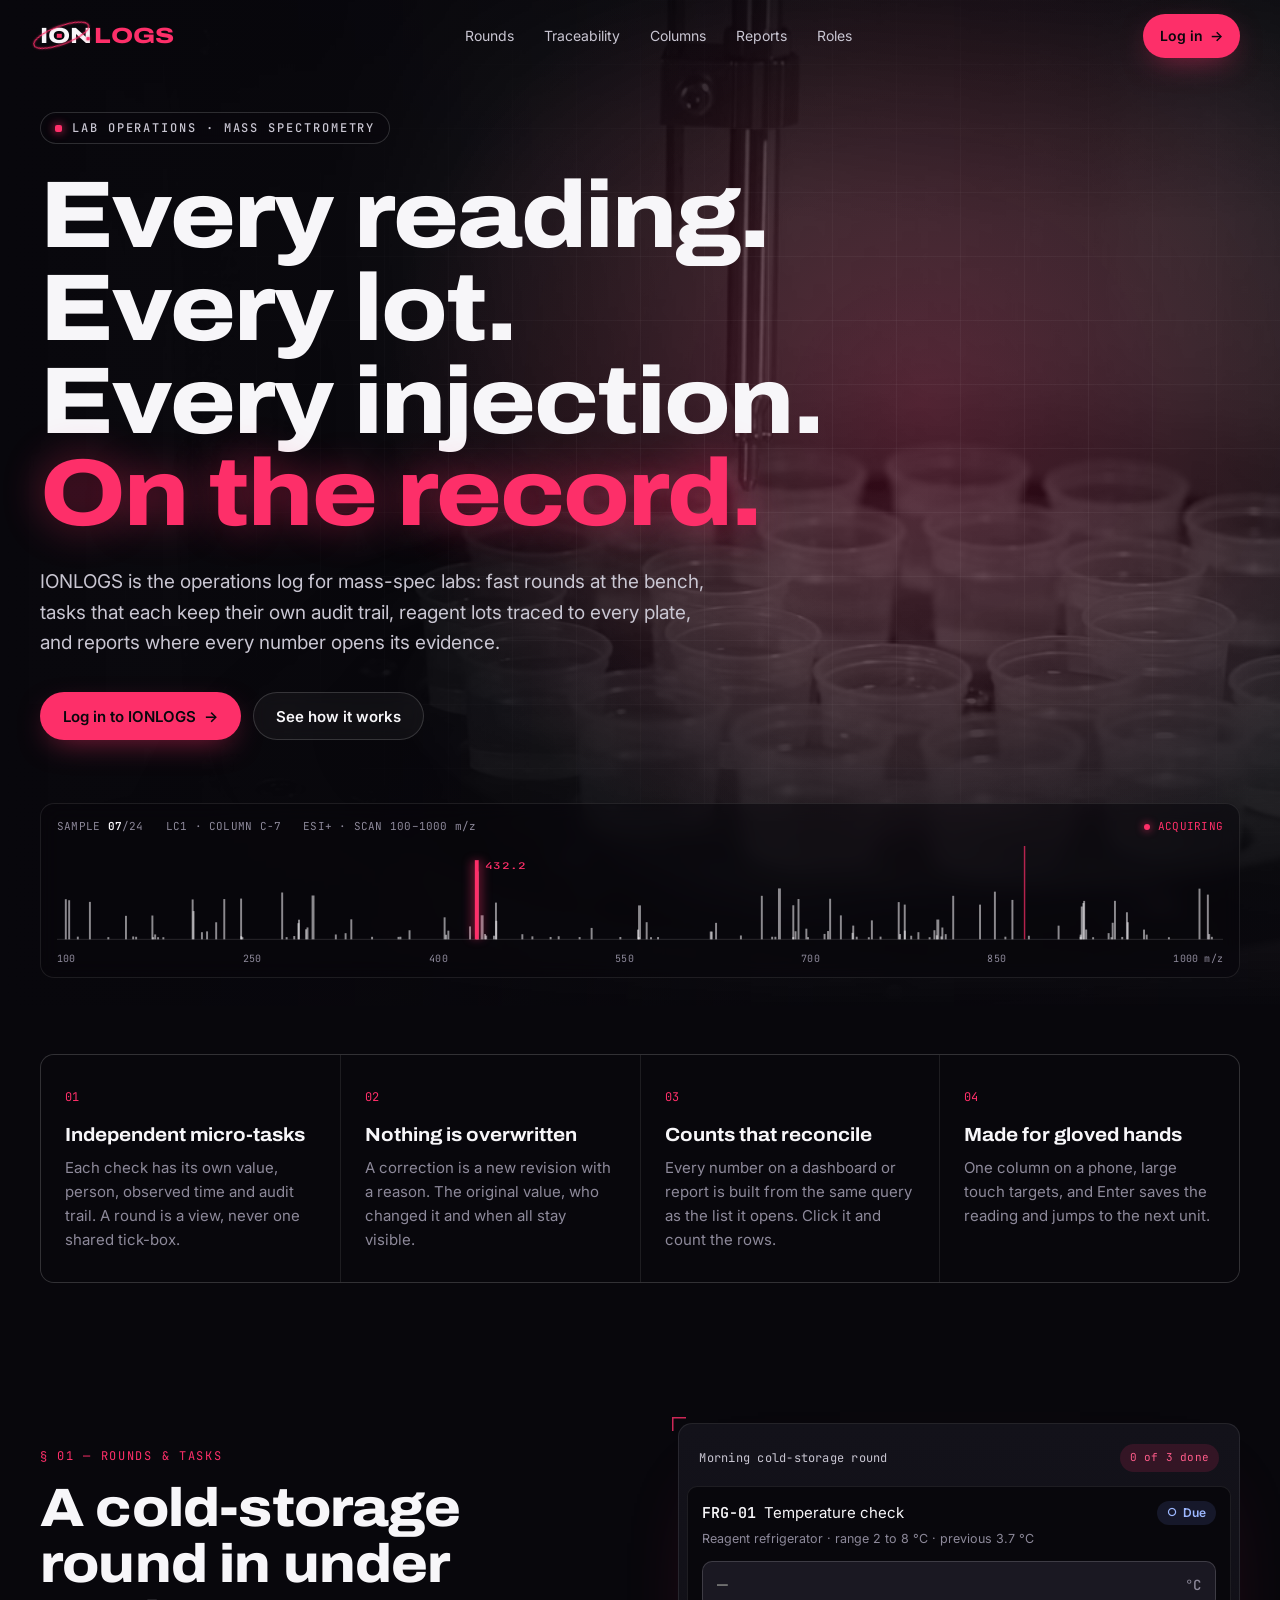
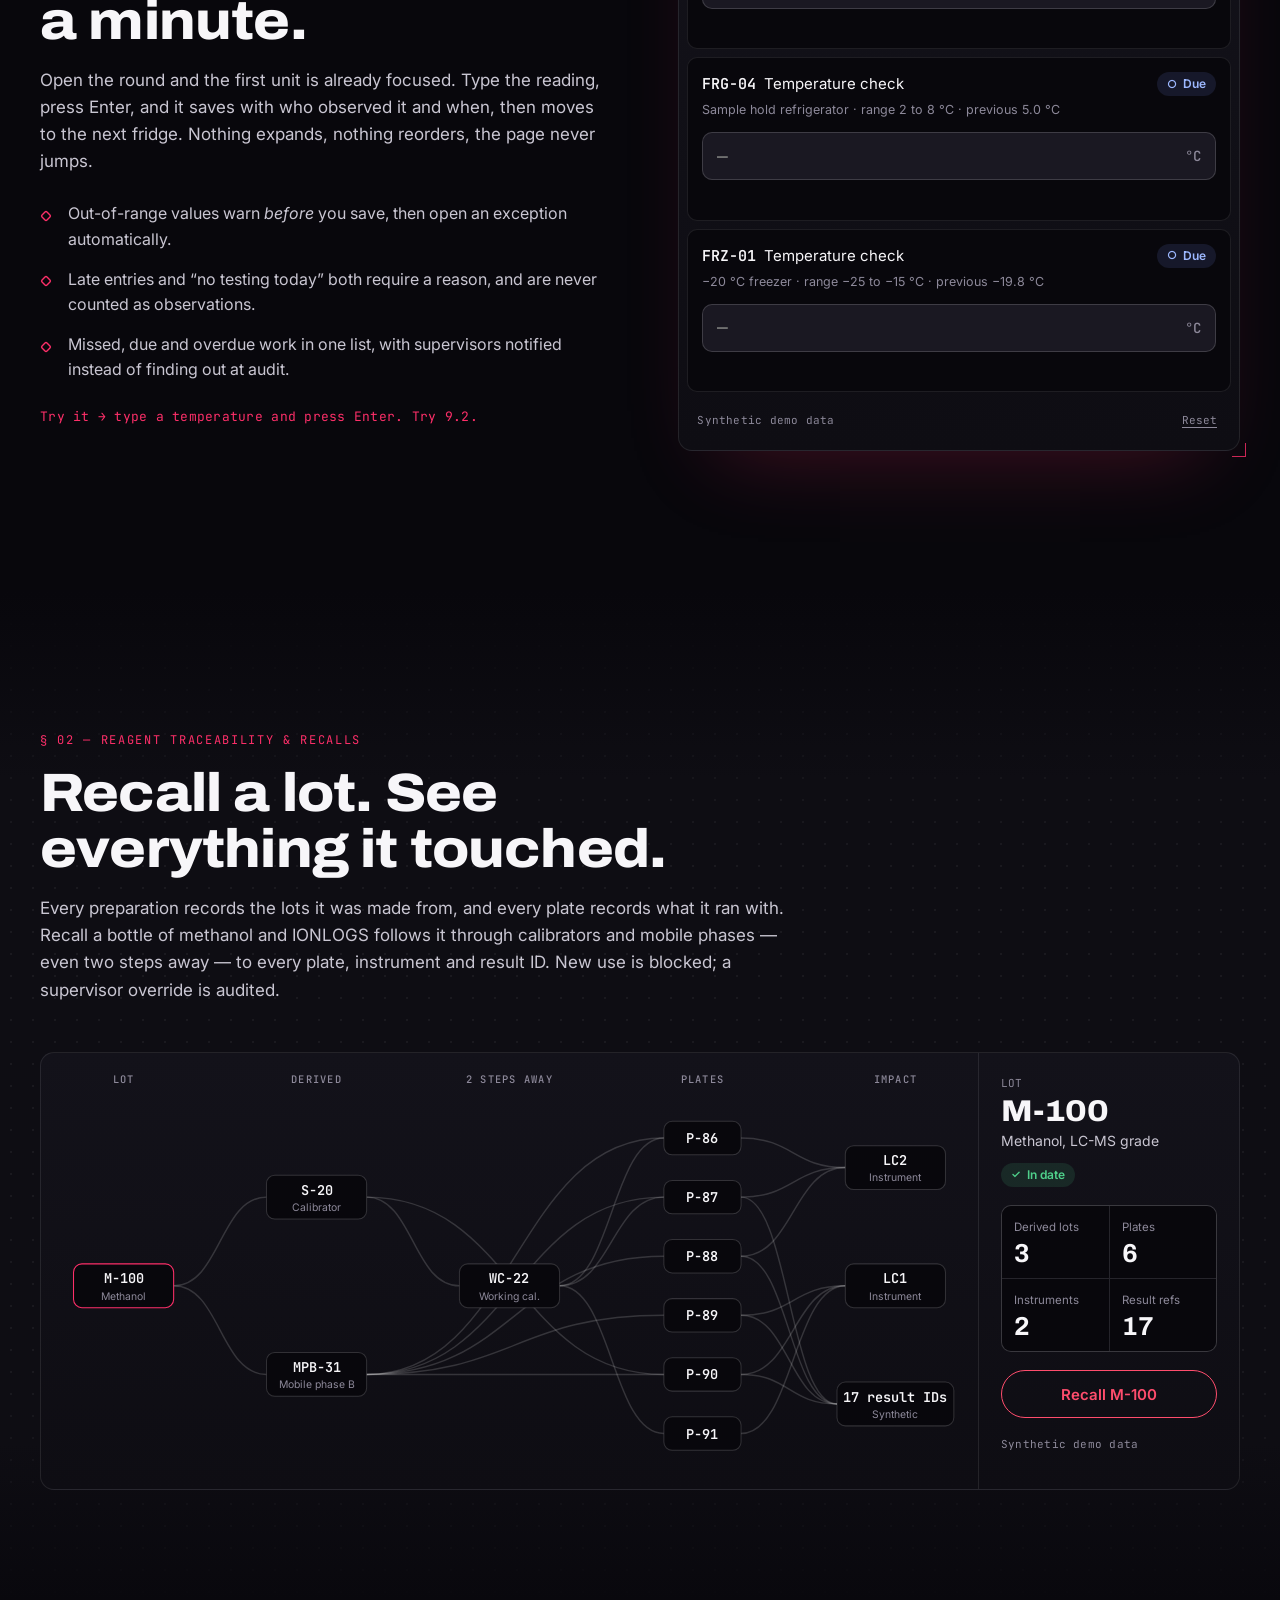
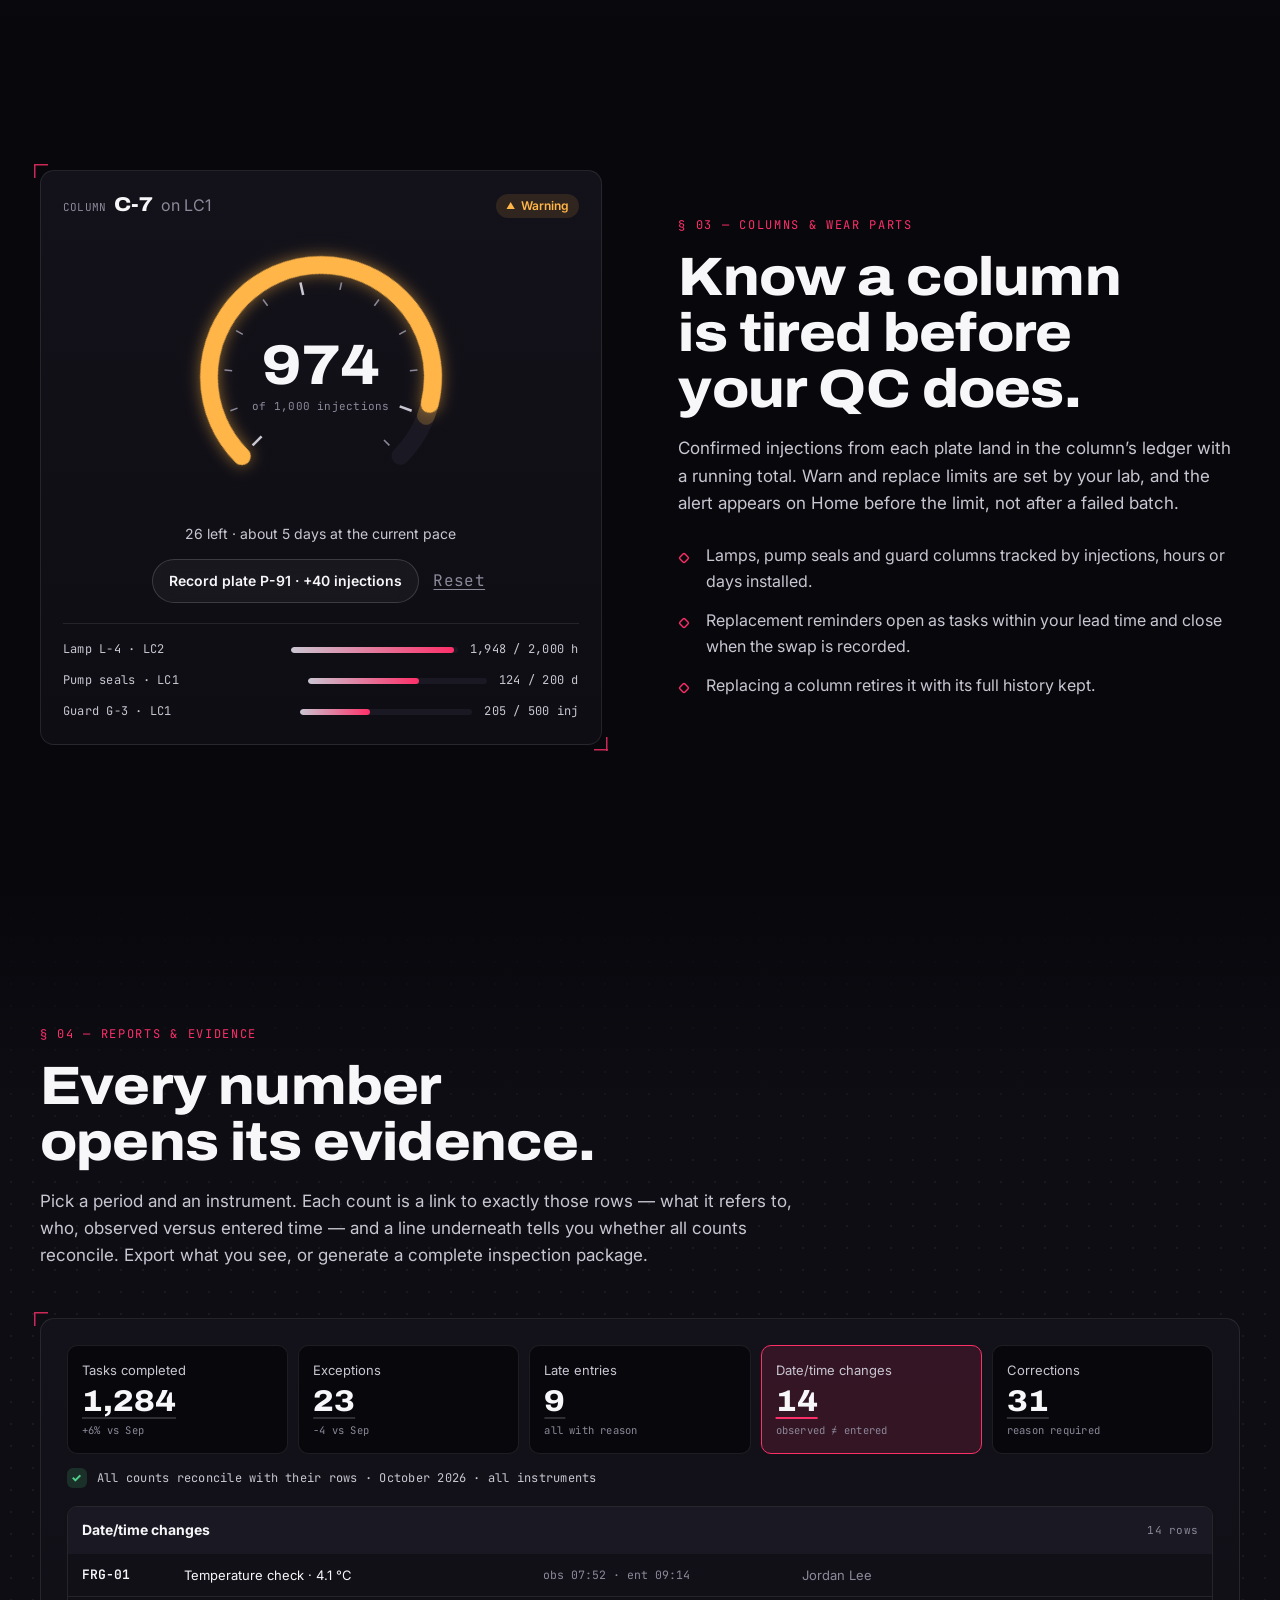
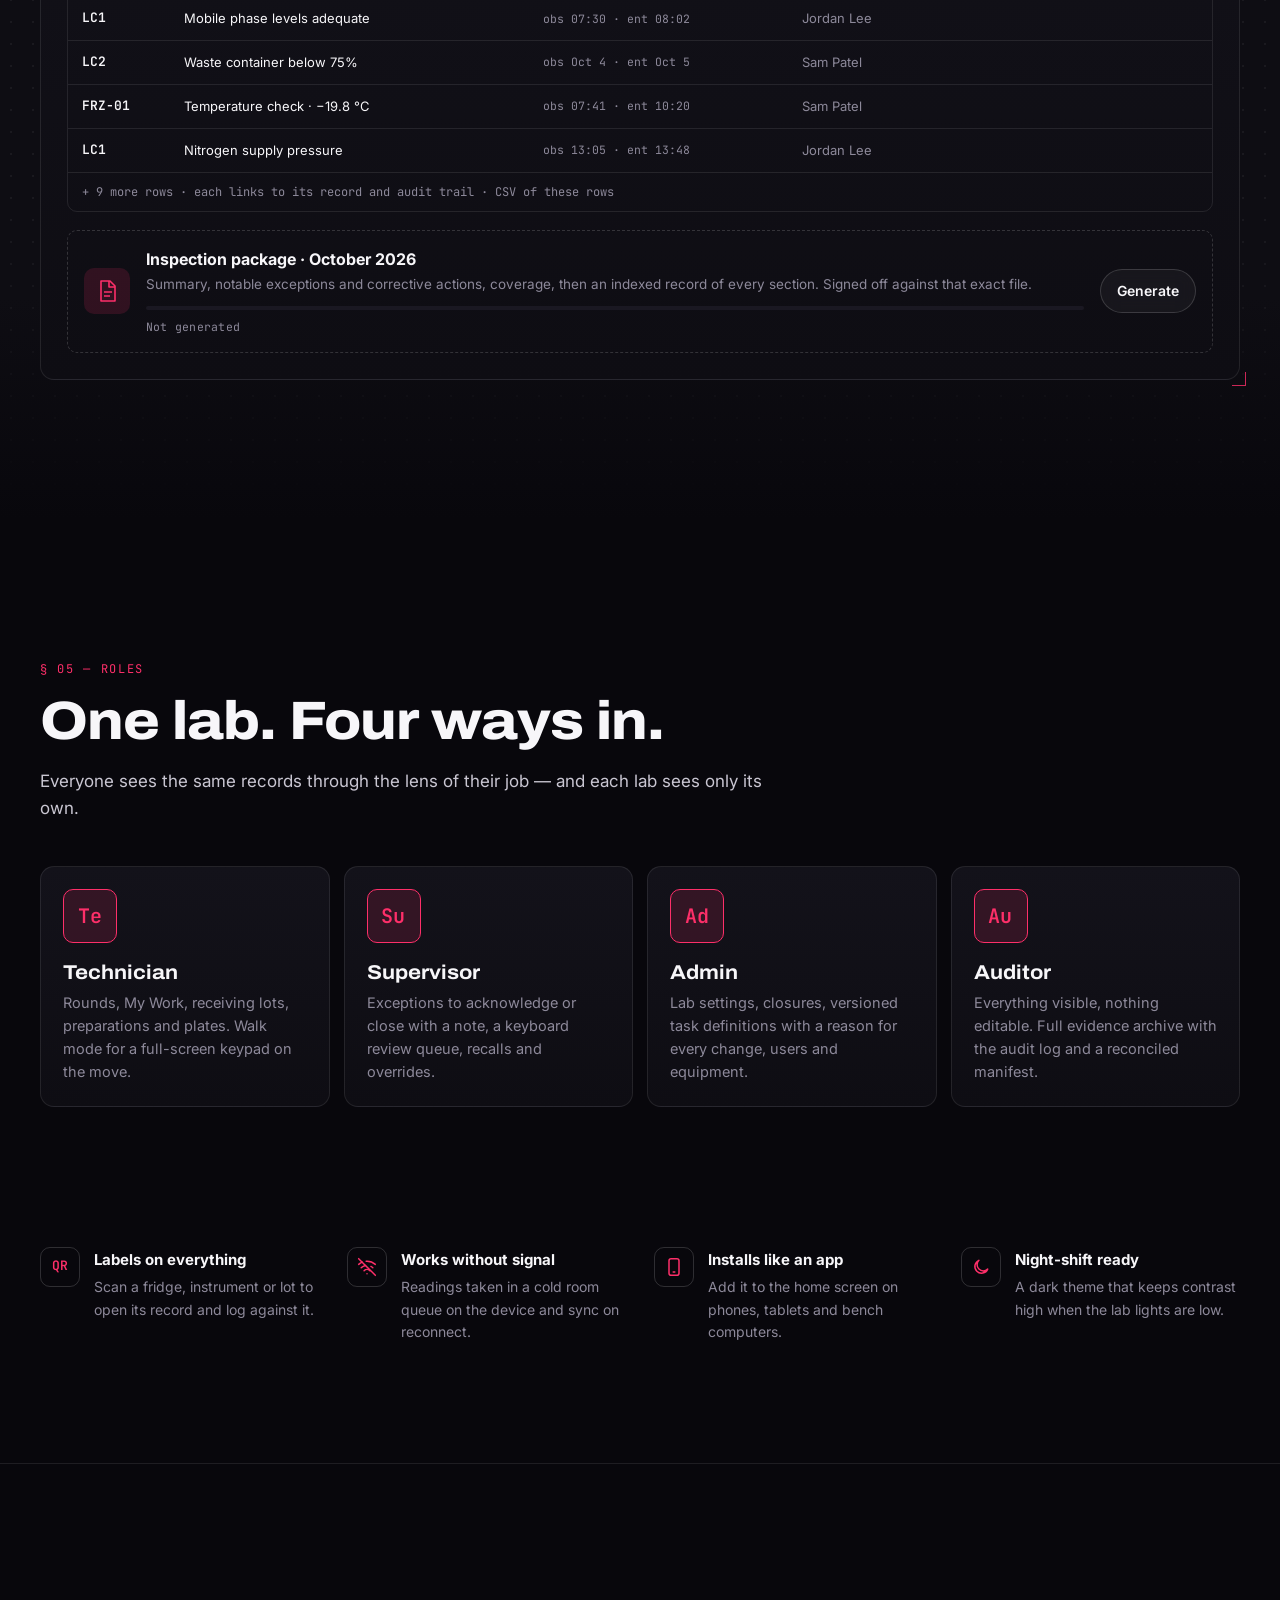
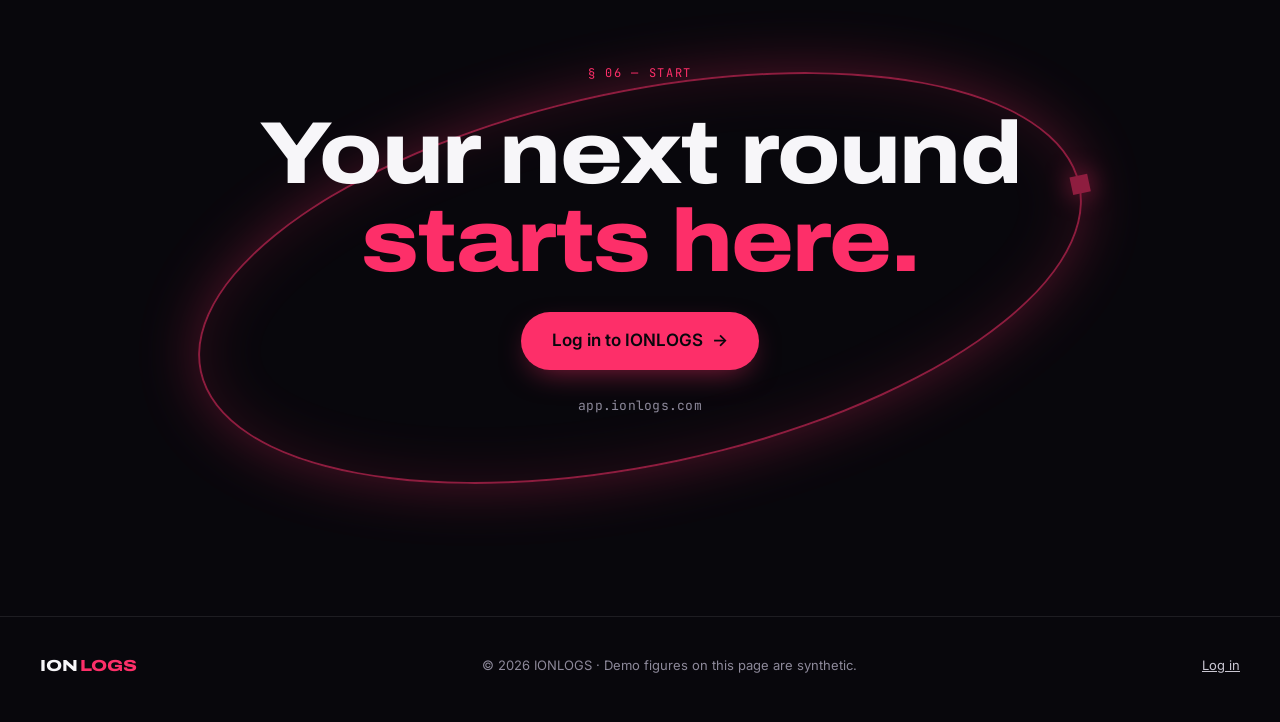
==== index.html @ 0f49840e "Landing page: dark lab theme, autosampler hero video, interactive demos - Hero: autosampler footage " ====
<!doctype html>
<html lang="en">
<head>
  <meta charset="utf-8" />
  <meta name="viewport" content="width=device-width, initial-scale=1" />
  <title>IONLOGS · The operations log for mass-spec labs</title>
  <meta name="description" content="IONLOGS is the operations log for mass-spectrometry labs: fast bench rounds, independently auditable tasks, reagent traceability, column wear tracking and reports where every count opens its evidence." />
  <meta name="theme-color" content="#08070c" />
  <link rel="canonical" href="https://www.ionlogs.com/" />
  <link rel="icon" href="/favicon.svg" type="image/svg+xml" />
  <link rel="apple-touch-icon" href="/assets/img/apple-touch-icon.png" />

  <meta property="og:type" content="website" />
  <meta property="og:site_name" content="IONLOGS" />
  <meta property="og:title" content="IONLOGS · The operations log for mass-spec labs" />
  <meta property="og:description" content="Bench rounds, reagent traceability, column wear and reports where every count opens its evidence." />
  <meta property="og:url" content="https://www.ionlogs.com/" />
  <meta property="og:image" content="https://www.ionlogs.com/assets/img/og.jpg" />
  <meta name="twitter:card" content="summary_large_image" />

  <link rel="preconnect" href="https://fonts.googleapis.com" />
  <link rel="preconnect" href="https://fonts.gstatic.com" crossorigin />
  <link rel="stylesheet" href="https://fonts.googleapis.com/css2?family=Archivo:wdth,wght@62..125,100..900&family=Inter:wght@400..700&family=JetBrains+Mono:wght@400;500;600&display=swap" />
  <link rel="stylesheet" href="/assets/css/site.css" />
  <script src="/assets/js/site.js" defer></script>
</head>
<body>
  <a class="skip" href="#main">Skip to content</a>

  <!-- ───────────── Navigation ───────────── -->
  <header class="nav" id="nav">
    <div class="nav__inner wrap">
      <a class="brand" href="/" aria-label="IONLOGS home">
        <span class="wordmark" aria-hidden="true">
          <span class="wordmark__ion"><span class="wordmark__i">I</span><span class="wordmark__o">O</span>N</span><span class="wordmark__logs">LOGS</span>
          <svg class="wordmark__orbit" viewBox="0 0 200 100" focusable="false">
            <ellipse cx="100" cy="50" rx="96" ry="30" transform="rotate(-20 100 50)" />
            <rect class="ion" x="-5" y="-5" width="10" height="10">
              <animateMotion dur="7s" repeatCount="indefinite" rotate="0" path="M 4 50 a 96 30 0 1 0 192 0 a 96 30 0 1 0 -192 0" />
            </rect>
          </svg>
        </span>
      </a>
      <nav class="nav__links" aria-label="Sections">
        <a href="#rounds">Rounds</a>
        <a href="#trace">Traceability</a>
        <a href="#wear">Columns</a>
        <a href="#reports">Reports</a>
        <a href="#roles">Roles</a>
      </nav>
      <a class="btn btn--primary btn--sm" href="https://app.ionlogs.com/login">Log in <span aria-hidden="true">→</span></a>
    </div>
  </header>

  <main id="main">
    <!-- ───────────── Hero ───────────── -->
    <section class="hero" aria-labelledby="hero-title">
      <div class="hero__media" aria-hidden="true">
        <video class="hero__video" autoplay muted loop playsinline preload="auto" poster="/assets/img/autosampler-poster.jpg">
          <source src="/assets/video/autosampler.webm" type="video/webm" />
          <source src="/assets/video/autosampler.mp4" type="video/mp4" />
        </video>
        <div class="hero__tint"></div>
        <div class="hero__grid"></div>
        <div class="hero__scan"></div>
      </div>

      <div class="hero__body wrap">
        <p class="eyebrow"><span class="dot"></span>Lab operations · Mass spectrometry</p>
        <h1 class="hero__title" id="hero-title">
          Every reading.<br />
          Every lot.<br />
          Every injection.<br />
          <span class="accent">On the record.</span>
        </h1>
        <p class="hero__lede">
          IONLOGS is the operations log for mass-spec labs: fast rounds at the bench, tasks that each keep their own audit trail,
          reagent lots traced to every plate, and reports where every number opens its evidence.
        </p>
        <div class="hero__cta">
          <a class="btn btn--primary" href="https://app.ionlogs.com/login">Log in to IONLOGS <span aria-hidden="true">→</span></a>
          <a class="btn btn--ghost" href="#rounds">See how it works</a>
        </div>
      </div>

      <div class="hero__readout wrap" aria-hidden="true">
        <div class="readout">
          <div class="readout__meta mono">
            <span>SAMPLE <b data-tick>07</b>/24</span>
            <span>LC1 · COLUMN C-7</span>
            <span class="hide-sm">ESI+ · SCAN 100–1000 m/z</span>
            <span class="readout__live"><i></i>ACQUIRING</span>
          </div>
          <svg class="spectrum" id="spectrum" viewBox="0 0 1200 140" preserveAspectRatio="none"></svg>
          <div class="readout__axis mono"><span>100</span><span>250</span><span>400</span><span>550</span><span>700</span><span>850</span><span>1000 m/z</span></div>
        </div>
      </div>
    </section>

    <!-- ───────────── Principles ───────────── -->
    <div class="wrap">
    <section class="principles" aria-label="Principles">
      <article class="principle reveal">
        <span class="principle__n mono">01</span>
        <h2>Independent micro-tasks</h2>
        <p>Each check has its own value, person, observed time and audit trail. A round is a view, never one shared tick-box.</p>
      </article>
      <article class="principle reveal">
        <span class="principle__n mono">02</span>
        <h2>Nothing is overwritten</h2>
        <p>A correction is a new revision with a reason. The original value, who changed it and when all stay visible.</p>
      </article>
      <article class="principle reveal">
        <span class="principle__n mono">03</span>
        <h2>Counts that reconcile</h2>
        <p>Every number on a dashboard or report is built from the same query as the list it opens. Click it and count the rows.</p>
      </article>
      <article class="principle reveal">
        <span class="principle__n mono">04</span>
        <h2>Made for gloved hands</h2>
        <p>One column on a phone, large touch targets, and Enter saves the reading and jumps to the next unit.</p>
      </article>
    </section>
    </div>

    <!-- ───────────── Rounds (interactive) ───────────── -->
    <section class="feature" id="rounds" aria-labelledby="rounds-title">
      <div class="wrap feature__grid">
        <div class="feature__copy reveal">
          <p class="section-tag mono">§ 01 — Rounds &amp; tasks</p>
          <h2 class="section-title" id="rounds-title">A cold-storage round in under a minute.</h2>
          <p>
            Open the round and the first unit is already focused. Type the reading, press Enter, and it saves with who observed it and when,
            then moves to the next fridge. Nothing expands, nothing reorders, the page never jumps.
          </p>
          <ul class="ticks">
            <li>Out-of-range values warn <em>before</em> you save, then open an exception automatically.</li>
            <li>Late entries and “no testing today” both require a reason, and are never counted as observations.</li>
            <li>Missed, due and overdue work in one list, with supervisors notified instead of finding out at audit.</li>
          </ul>
          <p class="hint mono">Try it → type a temperature and press Enter. Try 9.2.</p>
        </div>

        <div class="device reveal" aria-label="Interactive demo of a cold-storage round">
          <div class="device__bar">
            <span class="mono">Morning cold-storage round</span>
            <span class="pill mono" id="round-progress">0 of 3 done</span>
          </div>
          <div class="device__exceptions mono" id="round-exceptions" hidden>
            <span class="badge badge--bad">!</span> <span id="round-exc-count">1</span> open exception — supervisor notified
          </div>
          <ol class="round" id="round">
            <li class="round__row" data-min="2" data-max="8" data-unit="°C" data-prev="3.7">
              <div class="round__head"><b>FRG-01</b> Temperature check <span class="status status--due">Due</span></div>
              <div class="round__sub">Reagent refrigerator · range 2 to 8 °C · previous 3.7 °C</div>
              <label class="round__field"><span class="sr">Reading for FRG-01 in °C</span><input inputmode="decimal" autocomplete="off" placeholder="—" /><span class="unit">°C</span></label>
              <p class="round__msg" aria-live="polite"></p>
            </li>
            <li class="round__row" data-min="2" data-max="8" data-unit="°C" data-prev="5.0">
              <div class="round__head"><b>FRG-04</b> Temperature check <span class="status status--due">Due</span></div>
              <div class="round__sub">Sample hold refrigerator · range 2 to 8 °C · previous 5.0 °C</div>
              <label class="round__field"><span class="sr">Reading for FRG-04 in °C</span><input inputmode="decimal" autocomplete="off" placeholder="—" /><span class="unit">°C</span></label>
              <p class="round__msg" aria-live="polite"></p>
            </li>
            <li class="round__row" data-min="-25" data-max="-15" data-unit="°C" data-prev="-19.8">
              <div class="round__head"><b>FRZ-01</b> Temperature check <span class="status status--due">Due</span></div>
              <div class="round__sub">−20 °C freezer · range −25 to −15 °C · previous −19.8 °C</div>
              <label class="round__field"><span class="sr">Reading for FRZ-01 in °C</span><input inputmode="decimal" autocomplete="off" placeholder="—" /><span class="unit">°C</span></label>
              <p class="round__msg" aria-live="polite"></p>
            </li>
          </ol>
          <div class="device__foot mono"><span>Synthetic demo data</span><button type="button" class="link" id="round-reset">Reset</button></div>
        </div>
      </div>
    </section>

    <!-- ───────────── Traceability (interactive) ───────────── -->
    <section class="feature feature--alt" id="trace" aria-labelledby="trace-title">
      <div class="wrap">
        <div class="feature__head reveal">
          <p class="section-tag mono">§ 02 — Reagent traceability &amp; recalls</p>
          <h2 class="section-title" id="trace-title">Recall a lot. See everything it touched.</h2>
          <p>
            Every preparation records the lots it was made from, and every plate records what it ran with. Recall a bottle of methanol and
            IONLOGS follows it through calibrators and mobile phases — even two steps away — to every plate, instrument and result ID.
            New use is blocked; a supervisor override is audited.
          </p>
        </div>

        <div class="trace reveal">
          <div class="trace__panel">
            <div class="trace__graph" id="trace-graph" role="img" aria-label="Lineage of lot M-100: three derived lots, six plates on two instruments, seventeen result references."></div>
            <div class="trace__side">
              <div class="trace__lot">
                <span class="mono muted">LOT</span>
                <b>M-100</b>
                <span>Methanol, LC-MS grade</span>
                <span class="status status--ok" id="trace-status">In date</span>
              </div>
              <dl class="trace__stats">
                <div><dt>Derived lots</dt><dd data-count="3">0</dd></div>
                <div><dt>Plates</dt><dd data-count="6">0</dd></div>
                <div><dt>Instruments</dt><dd data-count="2">0</dd></div>
                <div><dt>Result refs</dt><dd data-count="17">0</dd></div>
              </dl>
              <button type="button" class="btn btn--danger" id="trace-recall">Recall M-100</button>
              <p class="trace__note mono" id="trace-note">Synthetic demo data</p>
            </div>
          </div>
        </div>
      </div>
    </section>

    <!-- ───────────── Columns & wear (interactive) ───────────── -->
    <section class="feature" id="wear" aria-labelledby="wear-title">
      <div class="wrap feature__grid feature__grid--flip">
        <div class="feature__copy reveal">
          <p class="section-tag mono">§ 03 — Columns &amp; wear parts</p>
          <h2 class="section-title" id="wear-title">Know a column is tired before your QC does.</h2>
          <p>
            Confirmed injections from each plate land in the column’s ledger with a running total. Warn and replace limits are set by your lab,
            and the alert appears on Home before the limit, not after a failed batch.
          </p>
          <ul class="ticks">
            <li>Lamps, pump seals and guard columns tracked by injections, hours or days installed.</li>
            <li>Replacement reminders open as tasks within your lead time and close when the swap is recorded.</li>
            <li>Replacing a column retires it with its full history kept.</li>
          </ul>
        </div>

        <div class="gauge-card reveal">
          <div class="gauge-card__head">
            <div><span class="mono muted">COLUMN</span> <b>C-7</b> <span class="muted">on LC1</span></div>
            <span class="status status--warn" id="gauge-status">Warning</span>
          </div>
          <div class="gauge">
            <svg viewBox="0 0 220 220" class="gauge__svg" aria-hidden="true">
              <circle class="gauge__track" cx="110" cy="110" r="88" pathLength="1000" />
              <circle class="gauge__warn" cx="110" cy="110" r="88" pathLength="1000" />
              <circle class="gauge__value" id="gauge-value" cx="110" cy="110" r="88" pathLength="1000" />
              <g id="gauge-ticks"></g>
            </svg>
            <div class="gauge__label">
              <span class="gauge__num" id="gauge-num">0</span>
              <span class="mono muted">of 1,000 injections</span>
            </div>
          </div>
          <p class="gauge__msg" id="gauge-msg" aria-live="polite">26 left · about 5 days at the current pace</p>
          <div class="gauge-card__foot">
            <button type="button" class="btn btn--ghost btn--sm" id="gauge-run">Record plate P-91 · +40 injections</button>
            <button type="button" class="link mono" id="gauge-reset">Reset</button>
          </div>
          <ul class="parts mono">
            <li><span>Lamp L-4 · LC2</span><span class="bar"><i style="--v:.974"></i></span><span>1,948 / 2,000 h</span></li>
            <li><span>Pump seals · LC1</span><span class="bar"><i style="--v:.62"></i></span><span>124 / 200 d</span></li>
            <li><span>Guard G-3 · LC1</span><span class="bar"><i style="--v:.41"></i></span><span>205 / 500 inj</span></li>
          </ul>
        </div>
      </div>
    </section>

    <!-- ───────────── Reports (interactive) ───────────── -->
    <section class="feature feature--alt" id="reports" aria-labelledby="reports-title">
      <div class="wrap">
        <div class="feature__head reveal">
          <p class="section-tag mono">§ 04 — Reports &amp; evidence</p>
          <h2 class="section-title" id="reports-title">Every number opens its evidence.</h2>
          <p>
            Pick a period and an instrument. Each count is a link to exactly those rows — what it refers to, who, observed versus entered time —
            and a line underneath tells you whether all counts reconcile. Export what you see, or generate a complete inspection package.
          </p>
        </div>

        <div class="reports reveal">
          <div class="tiles" role="tablist" aria-label="Report counts for October">
            <button class="tile" role="tab" aria-selected="false" data-metric="tasks"><span>Tasks completed</span><b>1,284</b><small class="mono">+6% vs Sep</small></button>
            <button class="tile" role="tab" aria-selected="false" data-metric="exceptions"><span>Exceptions</span><b>23</b><small class="mono">−4 vs Sep</small></button>
            <button class="tile" role="tab" aria-selected="false" data-metric="late"><span>Late entries</span><b>9</b><small class="mono">all with reason</small></button>
            <button class="tile" role="tab" aria-selected="true" data-metric="dates"><span>Date/time changes</span><b>14</b><small class="mono">observed ≠ entered</small></button>
            <button class="tile" role="tab" aria-selected="false" data-metric="corrections"><span>Corrections</span><b>31</b><small class="mono">reason required</small></button>
          </div>
          <div class="reconcile mono"><span class="badge badge--ok">✓</span> All counts reconcile with their rows · October 2026 · all instruments</div>

          <div class="evidence" role="tabpanel" aria-live="polite">
            <div class="evidence__head"><b id="ev-title">Date/time changes</b><span class="mono muted" id="ev-count">14 rows</span></div>
            <div class="evidence__table" id="ev-rows"></div>
          </div>

          <div class="package">
            <div class="package__icon" aria-hidden="true">
              <svg viewBox="0 0 24 24"><path d="M6 2h9l5 5v15H6z" /><path d="M14 2v6h6" /><path d="M9 13h8M9 17h6" /></svg>
            </div>
            <div class="package__body">
              <b>Inspection package · October 2026</b>
              <p>Summary, notable exceptions and corrective actions, coverage, then an indexed record of every section. Signed off against that exact file.</p>
              <div class="package__progress" aria-hidden="true"><i id="pkg-bar"></i></div>
              <p class="package__meta mono" id="pkg-meta">Not generated</p>
            </div>
            <button type="button" class="btn btn--ghost btn--sm" id="pkg-run">Generate</button>
          </div>
        </div>
      </div>
    </section>

    <!-- ───────────── Roles ───────────── -->
    <section class="roles wrap" id="roles" aria-labelledby="roles-title">
      <div class="feature__head reveal">
        <p class="section-tag mono">§ 05 — Roles</p>
        <h2 class="section-title" id="roles-title">One lab. Four ways in.</h2>
        <p>Everyone sees the same records through the lens of their job — and each lab sees only its own.</p>
      </div>
      <div class="roles__grid">
        <article class="role reveal">
          <span class="role__sym mono">Te</span>
          <h3>Technician</h3>
          <p>Rounds, My Work, receiving lots, preparations and plates. Walk mode for a full-screen keypad on the move.</p>
        </article>
        <article class="role reveal">
          <span class="role__sym mono">Su</span>
          <h3>Supervisor</h3>
          <p>Exceptions to acknowledge or close with a note, a keyboard review queue, recalls and overrides.</p>
        </article>
        <article class="role reveal">
          <span class="role__sym mono">Ad</span>
          <h3>Admin</h3>
          <p>Lab settings, closures, versioned task definitions with a reason for every change, users and equipment.</p>
        </article>
        <article class="role reveal">
          <span class="role__sym mono">Au</span>
          <h3>Auditor</h3>
          <p>Everything visible, nothing editable. Full evidence archive with the audit log and a reconciled manifest.</p>
        </article>
      </div>
    </section>

    <!-- ───────────── Everywhere ───────────── -->
    <section class="kit wrap" aria-label="At the bench">
      <div class="kit__item reveal"><span class="kit__k mono" aria-hidden="true">QR</span><div><b>Labels on everything</b><p>Scan a fridge, instrument or lot to open its record and log against it.</p></div></div>
      <div class="kit__item reveal"><span class="kit__k"><svg viewBox="0 0 24 24" aria-hidden="true"><path d="M2 2l20 20"/><path d="M8.5 16.5a5 5 0 0 1 7 0"/><path d="M5 12.9a10 10 0 0 1 5.2-2.8M19 12.9a10 10 0 0 0-2.3-1.6"/><path d="M2 8.8a15 15 0 0 1 4.2-2.7M22 8.8A15 15 0 0 0 11 5"/><path d="M12 20h.01"/></svg></span><div><b>Works without signal</b><p>Readings taken in a cold room queue on the device and sync on reconnect.</p></div></div>
      <div class="kit__item reveal"><span class="kit__k"><svg viewBox="0 0 24 24" aria-hidden="true"><rect x="6" y="2" width="12" height="20" rx="2.5"/><path d="M11 18h2"/></svg></span><div><b>Installs like an app</b><p>Add it to the home screen on phones, tablets and bench computers.</p></div></div>
      <div class="kit__item reveal"><span class="kit__k"><svg viewBox="0 0 24 24" aria-hidden="true"><path d="M20 14.5A8 8 0 1 1 9.5 4a6.5 6.5 0 0 0 10.5 10.5z"/></svg></span><div><b>Night-shift ready</b><p>A dark theme that keeps contrast high when the lab lights are low.</p></div></div>
    </section>

    <!-- ───────────── Final CTA ───────────── -->
    <section class="final" aria-labelledby="final-title">
      <div class="final__glow" aria-hidden="true"></div>
      <div class="wrap final__inner reveal">
        <p class="section-tag mono">§ 06 — Start</p>
        <h2 class="final__title" id="final-title">Your next round<br /><span class="accent">starts here.</span></h2>
        <a class="btn btn--primary btn--lg" href="https://app.ionlogs.com/login">Log in to IONLOGS <span aria-hidden="true">→</span></a>
        <p class="mono muted final__url">app.ionlogs.com</p>
      </div>
    </section>
  </main>

  <footer class="footer">
    <div class="wrap footer__inner">
      <span class="wordmark wordmark--sm" aria-label="IONLOGS"><span class="wordmark__ion">ION</span><span class="wordmark__logs">LOGS</span></span>
      <span class="muted">© <span id="year">2026</span> IONLOGS · Demo figures on this page are synthetic.</span>
      <a href="https://app.ionlogs.com/login">Log in</a>
    </div>
  </footer>
</body>
</html>
---- assets/css/site.css ----
/* IONLOGS landing page. Palette sampled from the logo: near-black, signal pink, off-white. */
:root {
  --bg: #08070c;
  --bg-2: #0e0d13;
  --surface: #13121a;
  --surface-2: #1a1822;
  --line: rgba(247, 246, 249, 0.09);
  --line-2: rgba(247, 246, 249, 0.16);
  --ink: #f7f6f9;
  --ink-2: #c9c6d2;
  --muted: #8d899a;
  --pink: #fd2f69;
  --pink-2: #ff5c8a;
  --pink-soft: rgba(253, 47, 105, 0.14);
  --pink-glow: rgba(253, 47, 105, 0.55);
  --ok: #4fd18b;
  --warn: #ffb547;
  --bad: #ff4d6d;

  --display: "Archivo", "Inter", system-ui, sans-serif;
  --sans: "Inter", system-ui, -apple-system, "Segoe UI", sans-serif;
  --mono: "JetBrains Mono", ui-monospace, "SFMono-Regular", Menlo, monospace;

  --radius: 14px;
  --radius-sm: 10px;
  --wrap: 1200px;
  --gutter: clamp(16px, 4vw, 40px);
  color-scheme: dark;
}

*,
*::before,
*::after { box-sizing: border-box; }

html { scroll-behavior: smooth; -webkit-text-size-adjust: 100%; }
body {
  margin: 0;
  background: var(--bg);
  color: var(--ink);
  font: 400 16px/1.6 var(--sans);
  -webkit-font-smoothing: antialiased;
  overflow-x: hidden;
}
img, svg, video { display: block; max-width: 100%; }
a { color: inherit; }
button { font: inherit; color: inherit; }
h1, h2, h3 { margin: 0; }
p { margin: 0; }

.wrap { width: 100%; max-width: calc(var(--wrap) + 2 * var(--gutter)); margin-inline: auto; padding-inline: var(--gutter); }
.mono { font-family: var(--mono); letter-spacing: 0.02em; }
.muted { color: var(--muted); }
.accent { color: var(--pink); }
.sr { position: absolute; width: 1px; height: 1px; overflow: hidden; clip: rect(0 0 0 0); white-space: nowrap; }
.skip { position: absolute; left: 12px; top: -60px; z-index: 100; background: var(--pink); color: var(--bg); padding: 10px 14px; border-radius: 8px; font-weight: 600; }
.skip:focus { top: 12px; }
:focus-visible { outline: 2px solid var(--pink); outline-offset: 3px; border-radius: 6px; }

/* ───────────── Buttons ───────────── */
.btn {
  display: inline-flex; align-items: center; justify-content: center; gap: 0.5em;
  min-height: 48px; padding: 0 22px; border-radius: 999px;
  font: 600 15px/1 var(--sans); text-decoration: none; cursor: pointer;
  border: 1px solid transparent; transition: transform 0.2s, background 0.2s, box-shadow 0.2s, border-color 0.2s;
  white-space: nowrap;
}
.btn--primary { background: var(--pink); color: var(--bg); box-shadow: 0 0 0 0 var(--pink-glow), 0 10px 30px -10px var(--pink-glow); }
.btn--primary:hover { background: var(--pink-2); transform: translateY(-1px); box-shadow: 0 0 0 6px var(--pink-soft), 0 14px 40px -10px var(--pink-glow); }
.btn--ghost { background: rgba(247, 246, 249, 0.04); border-color: var(--line-2); color: var(--ink); backdrop-filter: blur(8px); }
.btn--ghost:hover { border-color: var(--pink); background: var(--pink-soft); }
.btn--danger { background: transparent; border-color: var(--bad); color: var(--bad); width: 100%; }
.btn--danger:hover { background: rgba(255, 77, 109, 0.12); }
.btn[disabled] { opacity: 0.45; cursor: default; transform: none; box-shadow: none; }
.btn--sm { min-height: 44px; padding: 0 16px; font-size: 14px; }
.btn--lg { min-height: 58px; padding: 0 30px; font-size: 17px; }
.link { background: none; border: 0; padding: 8px 4px; color: var(--muted); cursor: pointer; text-decoration: underline; text-underline-offset: 3px; min-height: 44px; }
.link:hover { color: var(--ink); }

/* ───────────── Wordmark (logo) ───────────── */
.brand { text-decoration: none; display: inline-flex; padding: 6px 0; }
.wordmark {
  position: relative; display: inline-flex; align-items: center;
  font: 800 22px/1 var(--display); font-stretch: 125%; letter-spacing: 0.01em;
}
.wordmark__ion { color: var(--ink); position: relative; z-index: 1; }
.wordmark__logs { color: var(--pink); margin-left: 0.08em; }
.wordmark__o { position: relative; display: inline-block; }
.wordmark__o::after {
  content: ""; position: absolute; left: 50%; top: 50%; width: 0.2em; height: 0.2em;
  background: var(--pink); transform: translate(-50%, -50%);
}
.wordmark__orbit {
  position: absolute; left: -0.42em; top: -0.62em; width: 2.75em; height: 2.2em; overflow: visible; z-index: 2; pointer-events: none;
}
.wordmark__orbit ellipse { fill: none; stroke: var(--pink); stroke-width: 3.4; filter: drop-shadow(0 0 4px var(--pink-glow)); }
.wordmark__orbit .ion { fill: var(--pink); filter: drop-shadow(0 0 5px var(--pink)); }
.wordmark--sm { font-size: 16px; }

/* ───────────── Nav ───────────── */
.nav { position: fixed; inset: 0 0 auto 0; z-index: 50; transition: background 0.3s, border-color 0.3s, backdrop-filter 0.3s; border-bottom: 1px solid transparent; }
.nav.is-solid { background: rgba(8, 7, 12, 0.78); backdrop-filter: blur(14px) saturate(140%); border-bottom-color: var(--line); }
.nav__inner { display: flex; align-items: center; justify-content: space-between; gap: 24px; height: 72px; }
.nav__links { display: flex; gap: 6px; }
.nav__links a { color: var(--ink-2); text-decoration: none; font-size: 14px; padding: 10px 12px; border-radius: 8px; }
.nav__links a:hover { color: var(--ink); background: rgba(247, 246, 249, 0.05); }

/* ───────────── Hero ───────────── */
.hero { position: relative; min-height: 100svh; display: flex; flex-direction: column; justify-content: center; padding-top: 112px; isolation: isolate; overflow: hidden; }
.hero__media { position: absolute; inset: 0; z-index: -1; }
.hero__video { width: 100%; height: 100%; object-fit: cover; object-position: 62% 50%; filter: grayscale(1) contrast(1.15) brightness(0.62); }
.hero__tint {
  position: absolute; inset: 0;
  background:
    radial-gradient(60% 70% at 72% 40%, rgba(253, 47, 105, 0.22), transparent 70%),
    linear-gradient(90deg, var(--bg) 0%, rgba(8, 7, 12, 0.92) 30%, rgba(8, 7, 12, 0.45) 62%, rgba(8, 7, 12, 0.6) 100%),
    linear-gradient(180deg, rgba(8, 7, 12, 0.7) 0%, transparent 22%, transparent 60%, var(--bg) 100%);
}
.hero__grid {
  position: absolute; inset: 0; opacity: 0.5;
  background-image:
    linear-gradient(var(--line) 1px, transparent 1px),
    linear-gradient(90deg, var(--line) 1px, transparent 1px);
  background-size: 64px 64px;
  mask-image: radial-gradient(80% 70% at 70% 45%, #000 20%, transparent 75%);
}
.hero__scan {
  position: absolute; left: 0; right: 0; height: 1px; top: 0; opacity: 0;
  background: linear-gradient(90deg, transparent, rgba(253, 47, 105, 0.55) 30%, rgba(253, 47, 105, 0.55) 70%, transparent);
  box-shadow: 0 0 18px 2px rgba(253, 47, 105, 0.25);
  animation: scan 9s ease-in-out infinite;
}
@keyframes scan { 0% { transform: translateY(12vh); opacity: 0; } 15%, 85% { opacity: 0.8; } 100% { transform: translateY(92vh); opacity: 0; } }

.hero__body { position: relative; }
.eyebrow { display: inline-flex; align-items: center; gap: 10px; font: 500 12px/1 var(--mono); letter-spacing: 0.16em; text-transform: uppercase; color: var(--ink-2); padding: 9px 14px; border: 1px solid var(--line-2); border-radius: 999px; background: rgba(8, 7, 12, 0.5); backdrop-filter: blur(6px); }
.dot { width: 7px; height: 7px; border-radius: 2px; background: var(--pink); box-shadow: 0 0 10px var(--pink); animation: pulse 1.8s ease-in-out infinite; }
@keyframes pulse { 50% { opacity: 0.35; } }
.hero__title {
  margin-top: 26px; max-width: 13ch;
  font: 800 clamp(40px, 7.4vw, 96px)/0.98 var(--display); font-stretch: 112%; letter-spacing: -0.02em;
  text-wrap: balance;
}
.hero__title .accent { text-shadow: 0 0 40px rgba(253, 47, 105, 0.45); }
.hero__lede { margin-top: 26px; max-width: 56ch; font-size: clamp(16px, 1.6vw, 19px); color: var(--ink-2); }
.hero__cta { margin-top: 34px; display: flex; flex-wrap: wrap; gap: 12px; }

.hero__readout { margin-top: clamp(40px, 7vh, 80px); padding-bottom: 28px; }
.readout { border: 1px solid var(--line); border-radius: var(--radius); background: rgba(8, 7, 12, 0.55); backdrop-filter: blur(10px); padding: 14px 16px 10px; }
.readout__meta { display: flex; flex-wrap: wrap; gap: 8px 22px; font-size: 11px; color: var(--muted); }
.readout__meta b { color: var(--ink); font-weight: 600; }
.readout__live { margin-left: auto; color: var(--pink); display: inline-flex; align-items: center; gap: 8px; }
.readout__live i { width: 6px; height: 6px; border-radius: 50%; background: var(--pink); box-shadow: 0 0 8px var(--pink); animation: pulse 1.2s infinite; }
.spectrum { width: 100%; height: clamp(70px, 11vh, 120px); margin-top: 10px; overflow: visible; }
.spectrum .pk { fill: rgba(247, 246, 249, 0.55); transform-origin: bottom; transform-box: fill-box; }
.spectrum .pk--hi { fill: var(--pink); filter: drop-shadow(0 0 6px var(--pink)); }
.spectrum .base { stroke: var(--line-2); stroke-width: 1; }
.spectrum .lbl { fill: var(--pink); font: 500 13px var(--mono); }
.spectrum .cursor { stroke: var(--pink); stroke-width: 1.5; opacity: 0.7; }
.readout__axis { display: flex; justify-content: space-between; font-size: 10px; color: var(--muted); margin-top: 6px; }

/* ───────────── Principles ───────────── */
.principles { display: grid; grid-template-columns: repeat(4, 1fr); gap: 1px; background: var(--line); border: 1px solid var(--line); border-radius: var(--radius); overflow: hidden; margin-top: 48px; }
.principle { background: var(--bg); padding: 28px 24px 30px; }
.principle__n { color: var(--pink); font-size: 12px; }
.principle h2 { margin-top: 14px; font: 700 19px/1.25 var(--display); font-stretch: 108%; }
.principle p { margin-top: 10px; color: var(--muted); font-size: 15px; }

/* ───────────── Feature sections ───────────── */
.feature { padding-block: clamp(80px, 12vw, 140px); position: relative; }
.feature--alt { background: linear-gradient(180deg, var(--bg) 0%, var(--bg-2) 18%, var(--bg-2) 82%, var(--bg) 100%); }
.feature--alt::before {
  content: ""; position: absolute; inset: 0; pointer-events: none; opacity: 0.6;
  background-image: radial-gradient(var(--line) 1px, transparent 1px); background-size: 22px 22px;
  mask-image: linear-gradient(180deg, transparent, #000 25%, #000 75%, transparent);
}
.feature__grid { display: grid; grid-template-columns: 1fr 1fr; gap: clamp(32px, 6vw, 88px); align-items: center; }
.feature__grid--flip > :first-child { order: 2; }
.feature__head { max-width: 760px; position: relative; }
.feature__copy > p:not(.section-tag):not(.hint), .feature__head > p:not(.section-tag) { margin-top: 18px; color: var(--ink-2); font-size: 17px; }
.section-tag { font-size: 12px; text-transform: uppercase; letter-spacing: 0.14em; color: var(--pink); }
.section-title { margin-top: 14px; font: 800 clamp(30px, 4.4vw, 54px)/1.04 var(--display); font-stretch: 110%; letter-spacing: -0.015em; text-wrap: balance; }
.ticks { list-style: none; padding: 0; margin: 26px 0 0; display: grid; gap: 14px; }
.ticks li { position: relative; padding-left: 28px; color: var(--ink-2); }
.ticks li::before { content: ""; position: absolute; left: 0; top: 0.55em; width: 12px; height: 12px; border: 2px solid var(--pink); border-radius: 3px; transform: rotate(45deg) scale(0.7); }
.hint { margin-top: 24px; font-size: 13px; color: var(--pink); }

/* Status chips (text + symbol, never colour alone) */
.status { display: inline-flex; align-items: center; gap: 6px; font: 600 12px/1 var(--sans); padding: 6px 10px; border-radius: 999px; white-space: nowrap; }
.status::before { font-size: 11px; }
.status--due { color: #9db8ff; background: rgba(120, 150, 255, 0.12); }
.status--due::before { content: "○"; }
.status--ok { color: var(--ok); background: rgba(79, 209, 139, 0.12); }
.status--ok::before { content: "✓"; }
.status--warn { color: var(--warn); background: rgba(255, 181, 71, 0.12); }
.status--warn::before { content: "▲"; font-size: 9px; }
.status--bad { color: var(--bad); background: rgba(255, 77, 109, 0.14); }
.status--bad::before { content: "!"; font-weight: 800; }
.badge { display: inline-grid; place-items: center; width: 20px; height: 20px; border-radius: 6px; font: 800 12px/1 var(--sans); }
.badge--bad { background: var(--bad); color: var(--bg); }
.badge--ok { background: rgba(79, 209, 139, 0.16); color: var(--ok); }
.pill { font-size: 11px; padding: 5px 10px; border-radius: 999px; background: var(--pink-soft); color: var(--pink-2); }

/* Card chrome with corner registration marks */
.device, .gauge-card, .trace__panel, .reports, .role {
  position: relative; background: linear-gradient(180deg, var(--surface) 0%, var(--bg-2) 100%);
  border: 1px solid var(--line); border-radius: var(--radius);
}
.device::before, .gauge-card::before, .trace__panel::before, .reports::before {
  content: ""; position: absolute; inset: -7px; pointer-events: none;
  background:
    linear-gradient(var(--pink), var(--pink)) left top / 14px 1.5px no-repeat,
    linear-gradient(var(--pink), var(--pink)) left top / 1.5px 14px no-repeat,
    linear-gradient(var(--pink), var(--pink)) right bottom / 14px 1.5px no-repeat,
    linear-gradient(var(--pink), var(--pink)) right bottom / 1.5px 14px no-repeat;
  opacity: 0.8;
}

/* ───────────── Round demo ───────────── */
.device { padding: 8px; box-shadow: 0 40px 80px -40px rgba(253, 47, 105, 0.25); }
.device__bar { display: flex; align-items: center; justify-content: space-between; gap: 12px; padding: 12px 12px 14px; font-size: 12px; color: var(--ink-2); }
.device__exceptions { margin: 0 8px 8px; padding: 10px 12px; border-radius: var(--radius-sm); background: rgba(255, 77, 109, 0.1); color: var(--bad); font-size: 12px; display: flex; align-items: center; gap: 8px; }
.device__exceptions[hidden] { display: none; }
.round { list-style: none; margin: 0; padding: 0; display: grid; gap: 8px; }
.round__row { background: var(--bg); border: 1px solid var(--line); border-radius: var(--radius-sm); padding: 14px; transition: border-color 0.25s, box-shadow 0.25s; }
.round__row:focus-within { border-color: rgba(253, 47, 105, 0.6); box-shadow: 0 0 0 4px var(--pink-soft); }
.round__head { display: flex; align-items: center; gap: 8px; font-size: 15px; }
.round__head b { font-family: var(--mono); font-weight: 600; }
.round__head .status { margin-left: auto; }
.round__sub { font-size: 12.5px; color: var(--muted); margin-top: 4px; }
.round__field { margin-top: 12px; display: flex; align-items: center; gap: 8px; background: var(--surface-2); border: 1px solid var(--line-2); border-radius: 10px; padding: 0 14px; min-height: 48px; }
.round__field input { flex: 1; min-width: 0; background: none; border: 0; outline: 0; color: var(--ink); font: 500 18px var(--mono); padding: 10px 0; }
.round__field .unit { color: var(--muted); font: 500 14px var(--mono); }
.round__msg { font-size: 12.5px; margin-top: 8px; min-height: 1.4em; color: var(--muted); }
.round__msg.is-warn { color: var(--warn); }
.round__msg.is-ok { color: var(--ok); }
.round__msg.is-bad { color: var(--bad); }
.device__foot { display: flex; justify-content: space-between; align-items: center; padding: 6px 10px 0; font-size: 11px; color: var(--muted); }

/* ───────────── Traceability ───────────── */
.trace { margin-top: 48px; }
.trace__panel { display: grid; grid-template-columns: 1fr 260px; gap: 0; overflow: hidden; }
.trace__graph { padding: 20px; min-height: 360px; border-right: 1px solid var(--line); }
.trace__graph svg { width: 100%; height: auto; overflow: visible; }
.trace__side { padding: 22px; display: flex; flex-direction: column; gap: 18px; }
.trace__lot { display: grid; gap: 4px; }
.trace__lot b { font: 800 30px/1 var(--display); font-stretch: 115%; }
.trace__lot > span:nth-child(3) { color: var(--ink-2); font-size: 14px; }
.trace__lot .status { justify-self: start; margin-top: 6px; }
.trace__lot .mono { font-size: 11px; }
.trace__stats { margin: 0; display: grid; grid-template-columns: 1fr 1fr; gap: 1px; background: var(--line); border: 1px solid var(--line); border-radius: var(--radius-sm); overflow: hidden; }
.trace__stats div { background: var(--bg); padding: 12px; }
.trace__stats dt { font-size: 11.5px; color: var(--muted); }
.trace__stats dd { margin: 4px 0 0; font: 700 26px/1 var(--display); font-variant-numeric: tabular-nums; }
.trace__note { font-size: 11px; color: var(--muted); }
.trace__note.is-live { color: var(--bad); }

.tg-edge { fill: none; stroke: var(--line-2); stroke-width: 1.4; transition: stroke 0.4s, opacity 0.4s; }
.tg-edge.is-hot { stroke: var(--pink); stroke-dasharray: 6 6; animation: flow 0.9s linear infinite; filter: drop-shadow(0 0 3px var(--pink-glow)); }
@keyframes flow { to { stroke-dashoffset: -12; } }
.tg-node rect { fill: var(--bg); stroke: var(--line-2); stroke-width: 1; rx: 8; transition: fill 0.4s, stroke 0.4s; }
.tg-node text { fill: var(--ink); font: 600 13px var(--mono); text-anchor: middle; dominant-baseline: central; }
.tg-node .sub { fill: var(--muted); font: 400 10px var(--sans); }
.tg-node.is-root rect { stroke: var(--pink); }
.tg-node.is-hot rect { fill: rgba(253, 47, 105, 0.16); stroke: var(--pink); }
.tg-node.is-hot text { fill: #fff; }
.tg-col { fill: var(--muted); font: 500 10px var(--mono); letter-spacing: 0.12em; text-anchor: middle; }

/* ───────────── Column gauge ───────────── */
.gauge-card { padding: 22px; }
.gauge-card__head { display: flex; align-items: center; justify-content: space-between; gap: 12px; }
.gauge-card__head b { font: 800 20px var(--display); font-stretch: 115%; margin: 0 4px; }
.gauge-card__head .mono { font-size: 11px; }
.gauge { position: relative; width: min(280px, 100%); margin: 18px auto 6px; aspect-ratio: 1; overflow: hidden; }
.gauge__svg { width: 100%; height: 100%; transform: rotate(135deg); }
.gauge__svg circle { fill: none; stroke-width: 14; stroke-linecap: round; }
.gauge__track { stroke: var(--surface-2); stroke-dasharray: 750 1000; }
.gauge__warn { stroke: rgba(255, 181, 71, 0.22); stroke-dasharray: 0 675 75 1000; }
.gauge__value { stroke: var(--warn); stroke-dasharray: 0 1000; transition: stroke-dasharray 1.6s cubic-bezier(.2, .8, .2, 1), stroke 0.4s; filter: drop-shadow(0 0 6px rgba(255, 181, 71, 0.5)); }
.gauge__value.is-over { stroke: var(--pink); filter: drop-shadow(0 0 8px var(--pink)); }
#gauge-ticks line { stroke: var(--muted); stroke-width: 1.2; }
#gauge-ticks line.major { stroke: var(--ink-2); stroke-width: 2; }
.gauge__label { position: absolute; inset: 0; display: grid; place-content: center; text-align: center; gap: 4px; }
.gauge__num { font: 800 clamp(40px, 6vw, 56px)/1 var(--display); font-stretch: 112%; font-variant-numeric: tabular-nums; }
.gauge__label .mono { font-size: 11px; }
.gauge__msg { text-align: center; color: var(--ink-2); font-size: 14px; min-height: 1.6em; }
.gauge__msg.is-bad { color: var(--pink-2); }
.gauge-card__foot { display: flex; justify-content: center; align-items: center; gap: 10px; margin-top: 14px; flex-wrap: wrap; }
.parts { list-style: none; margin: 20px 0 0; padding: 16px 0 0; border-top: 1px solid var(--line); display: grid; gap: 12px; font-size: 12px; color: var(--ink-2); }
.parts li { display: grid; grid-template-columns: 1.3fr 1fr auto; align-items: center; gap: 12px; }
.bar { height: 6px; border-radius: 99px; background: var(--surface-2); overflow: hidden; }
.bar i { display: block; height: 100%; width: calc(var(--v) * 100%); background: linear-gradient(90deg, var(--ink-2), var(--pink)); border-radius: inherit; }

/* ───────────── Reports ───────────── */
.reports { margin-top: 48px; padding: clamp(16px, 2.5vw, 26px); }
.tiles { display: grid; grid-template-columns: repeat(5, 1fr); gap: 10px; }
.tile {
  text-align: left; background: var(--bg); border: 1px solid var(--line); border-radius: var(--radius-sm); padding: 14px; cursor: pointer;
  display: grid; gap: 6px; transition: border-color 0.2s, background 0.2s, transform 0.2s; min-height: 44px;
}
.tile span { font-size: 13px; color: var(--ink-2); }
.tile b { font: 800 30px/1 var(--display); font-stretch: 110%; font-variant-numeric: tabular-nums; color: var(--ink); text-decoration: underline; text-decoration-color: var(--line-2); text-underline-offset: 6px; text-decoration-thickness: 2px; }
.tile small { font-size: 10.5px; color: var(--muted); }
.tile:hover { border-color: var(--line-2); transform: translateY(-2px); }
.tile[aria-selected="true"] { border-color: var(--pink); background: var(--pink-soft); }
.tile[aria-selected="true"] b { text-decoration-color: var(--pink); }
.reconcile { margin-top: 14px; font-size: 12px; color: var(--ink-2); display: flex; align-items: center; gap: 10px; }
.evidence { margin-top: 18px; border: 1px solid var(--line); border-radius: var(--radius-sm); overflow: hidden; }
.evidence__head { display: flex; justify-content: space-between; align-items: center; padding: 12px 14px; background: var(--surface-2); font-size: 14px; }
.evidence__head .mono { font-size: 11px; }
.evidence__table { font-size: 13px; }
.ev-row { display: grid; grid-template-columns: 90px 1.4fr 1fr 1.6fr; gap: 12px; padding: 11px 14px; border-top: 1px solid var(--line); align-items: center; animation: rowIn 0.4s both; }
.ev-row:first-child { border-top: 0; }
.ev-row .mono { font-size: 12px; }
.ev-row .k { font-family: var(--mono); font-weight: 600; color: var(--ink); }
.ev-row .t { color: var(--muted); font-family: var(--mono); font-size: 11.5px; }
.ev-more { padding: 11px 14px; border-top: 1px solid var(--line); color: var(--muted); font: 12px var(--mono); }
@keyframes rowIn { from { opacity: 0; transform: translateY(6px); } }

.package { margin-top: 18px; display: grid; grid-template-columns: auto 1fr auto; gap: 16px; align-items: center; padding: 16px; border-radius: var(--radius-sm); border: 1px dashed var(--line-2); }
.package__icon { width: 46px; height: 46px; display: grid; place-items: center; border-radius: 10px; background: var(--pink-soft); }
.package__icon svg { width: 24px; height: 24px; fill: none; stroke: var(--pink); stroke-width: 1.6; stroke-linejoin: round; }
.package__body p { color: var(--muted); font-size: 13.5px; margin-top: 2px; }
.package__progress { height: 4px; border-radius: 99px; background: var(--surface-2); margin-top: 10px; overflow: hidden; }
.package__progress i { display: block; height: 100%; width: 0; background: var(--pink); box-shadow: 0 0 10px var(--pink); transition: width 0.2s linear; }
.package__meta { font-size: 11.5px !important; margin-top: 8px !important; word-break: break-all; }
.package__meta.is-ready { color: var(--ok) !important; }

/* ───────────── Roles ───────────── */
.roles { padding-block: clamp(80px, 12vw, 140px); }
.roles__grid { margin-top: 44px; display: grid; grid-template-columns: repeat(4, 1fr); gap: 14px; }
.role { padding: 22px; transition: border-color 0.25s, transform 0.25s; }
.role:hover { border-color: rgba(253, 47, 105, 0.5); transform: translateY(-3px); }
.role__sym {
  display: grid; place-items: center; width: 54px; height: 54px; border-radius: 10px;
  border: 1.5px solid var(--pink); color: var(--pink); font-size: 20px; font-weight: 600; background: var(--pink-soft);
}
.role h3 { margin-top: 18px; font: 700 20px var(--display); font-stretch: 110%; }
.role p { margin-top: 8px; color: var(--muted); font-size: 14.5px; }

/* ───────────── Kit strip ───────────── */
.kit { display: grid; grid-template-columns: repeat(4, 1fr); gap: 28px; padding-bottom: clamp(60px, 10vw, 120px); }
.kit__item { display: flex; gap: 14px; }
.kit__k { flex: none; width: 40px; height: 40px; display: grid; place-items: center; border: 1px solid var(--line-2); border-radius: 10px; color: var(--pink); font-size: 13px; font-weight: 600; }
.kit__k svg { width: 20px; height: 20px; fill: none; stroke: currentColor; stroke-width: 1.8; stroke-linecap: round; stroke-linejoin: round; }
.kit__item b { font-size: 15px; }
.kit__item p { color: var(--muted); font-size: 14px; margin-top: 4px; }

/* ───────────── Final CTA ───────────── */
.final { position: relative; padding-block: clamp(100px, 16vw, 200px); overflow: hidden; border-top: 1px solid var(--line); text-align: center; }
.final__glow {
  position: absolute; left: 50%; top: 55%; width: min(900px, 140vw); aspect-ratio: 2.4; transform: translate(-50%, -50%) rotate(-12deg);
  border: 2px solid var(--pink); border-radius: 50%; box-shadow: 0 0 60px var(--pink-glow), inset 0 0 60px rgba(253, 47, 105, 0.25); opacity: 0.55;
}
.final__glow::after {
  content: ""; position: absolute; width: 18px; height: 18px; background: var(--pink); box-shadow: 0 0 24px var(--pink);
  offset-path: ellipse(50% 50% at 50% 50%); offset-rotate: 0deg; animation: orbit 9s linear infinite;
}
@keyframes orbit { from { offset-distance: 0%; } to { offset-distance: 100%; } }
.final__inner { position: relative; display: grid; justify-items: center; gap: 26px; }
.final__title { font: 800 clamp(38px, 7vw, 88px)/1 var(--display); font-stretch: 115%; letter-spacing: -0.02em; }
.final__url { font-size: 13px; }

/* ───────────── Footer ───────────── */
.footer { border-top: 1px solid var(--line); padding: 28px 0 36px; font-size: 13px; }
.footer__inner { display: flex; align-items: center; justify-content: space-between; gap: 16px; flex-wrap: wrap; }
.footer a { color: var(--ink-2); padding: 10px 0; }

/* ───────────── Reveal on scroll ───────────── */
.js .reveal { opacity: 0; transform: translateY(22px); transition: opacity 0.8s cubic-bezier(.2, .8, .2, 1), transform 0.8s cubic-bezier(.2, .8, .2, 1); }
.js .reveal.is-in { opacity: 1; transform: none; }

/* ───────────── Responsive ───────────── */
@media (max-width: 1000px) {
  .nav__links { display: none; }
  .principles { grid-template-columns: 1fr 1fr; }
  .feature__grid { grid-template-columns: 1fr; }
  .feature__grid--flip > :first-child { order: 0; }
  .trace__panel { grid-template-columns: 1fr; }
  .trace__graph { border-right: 0; border-bottom: 1px solid var(--line); }
  .tiles { grid-template-columns: repeat(3, 1fr); }
  .roles__grid, .kit { grid-template-columns: 1fr 1fr; }
}
@media (max-width: 640px) {
  .nav__inner { height: 64px; }
  .wordmark { font-size: 18px; }
  .hero { padding-top: 96px; }
  .hero__video { object-position: 70% 50%; }
  .hero__tint { background:
    radial-gradient(80% 50% at 70% 30%, rgba(253, 47, 105, 0.2), transparent 70%),
    linear-gradient(180deg, rgba(8, 7, 12, 0.75) 0%, rgba(8, 7, 12, 0.8) 50%, var(--bg) 100%); }
  .hide-sm { display: none; }
  .readout__live { margin-left: 0; }
  .principles, .roles__grid, .kit { grid-template-columns: 1fr; }
  .tiles { grid-template-columns: 1fr 1fr; }
  .tile:last-child { grid-column: 1 / -1; }
  .ev-row { grid-template-columns: 1fr auto; row-gap: 4px; }
  .ev-row > :nth-child(3) { display: none; }
  .ev-row > :nth-child(4) { grid-column: 1 / -1; }
  .package { grid-template-columns: auto 1fr; }
  .package .btn { grid-column: 1 / -1; }
  .parts li { grid-template-columns: 1fr auto; }
  .parts .bar { grid-column: 1 / -1; grid-row: 2; }
  .trace__graph { padding: 14px 8px; min-height: 0; }
  .footer__inner { flex-direction: column; align-items: flex-start; }
}

@media (prefers-reduced-motion: reduce) {
  html { scroll-behavior: auto; }
  *, *::before, *::after { animation: none !important; transition: none !important; }
  .js .reveal { opacity: 1; transform: none; }
  .hero__scan { display: none; }
}
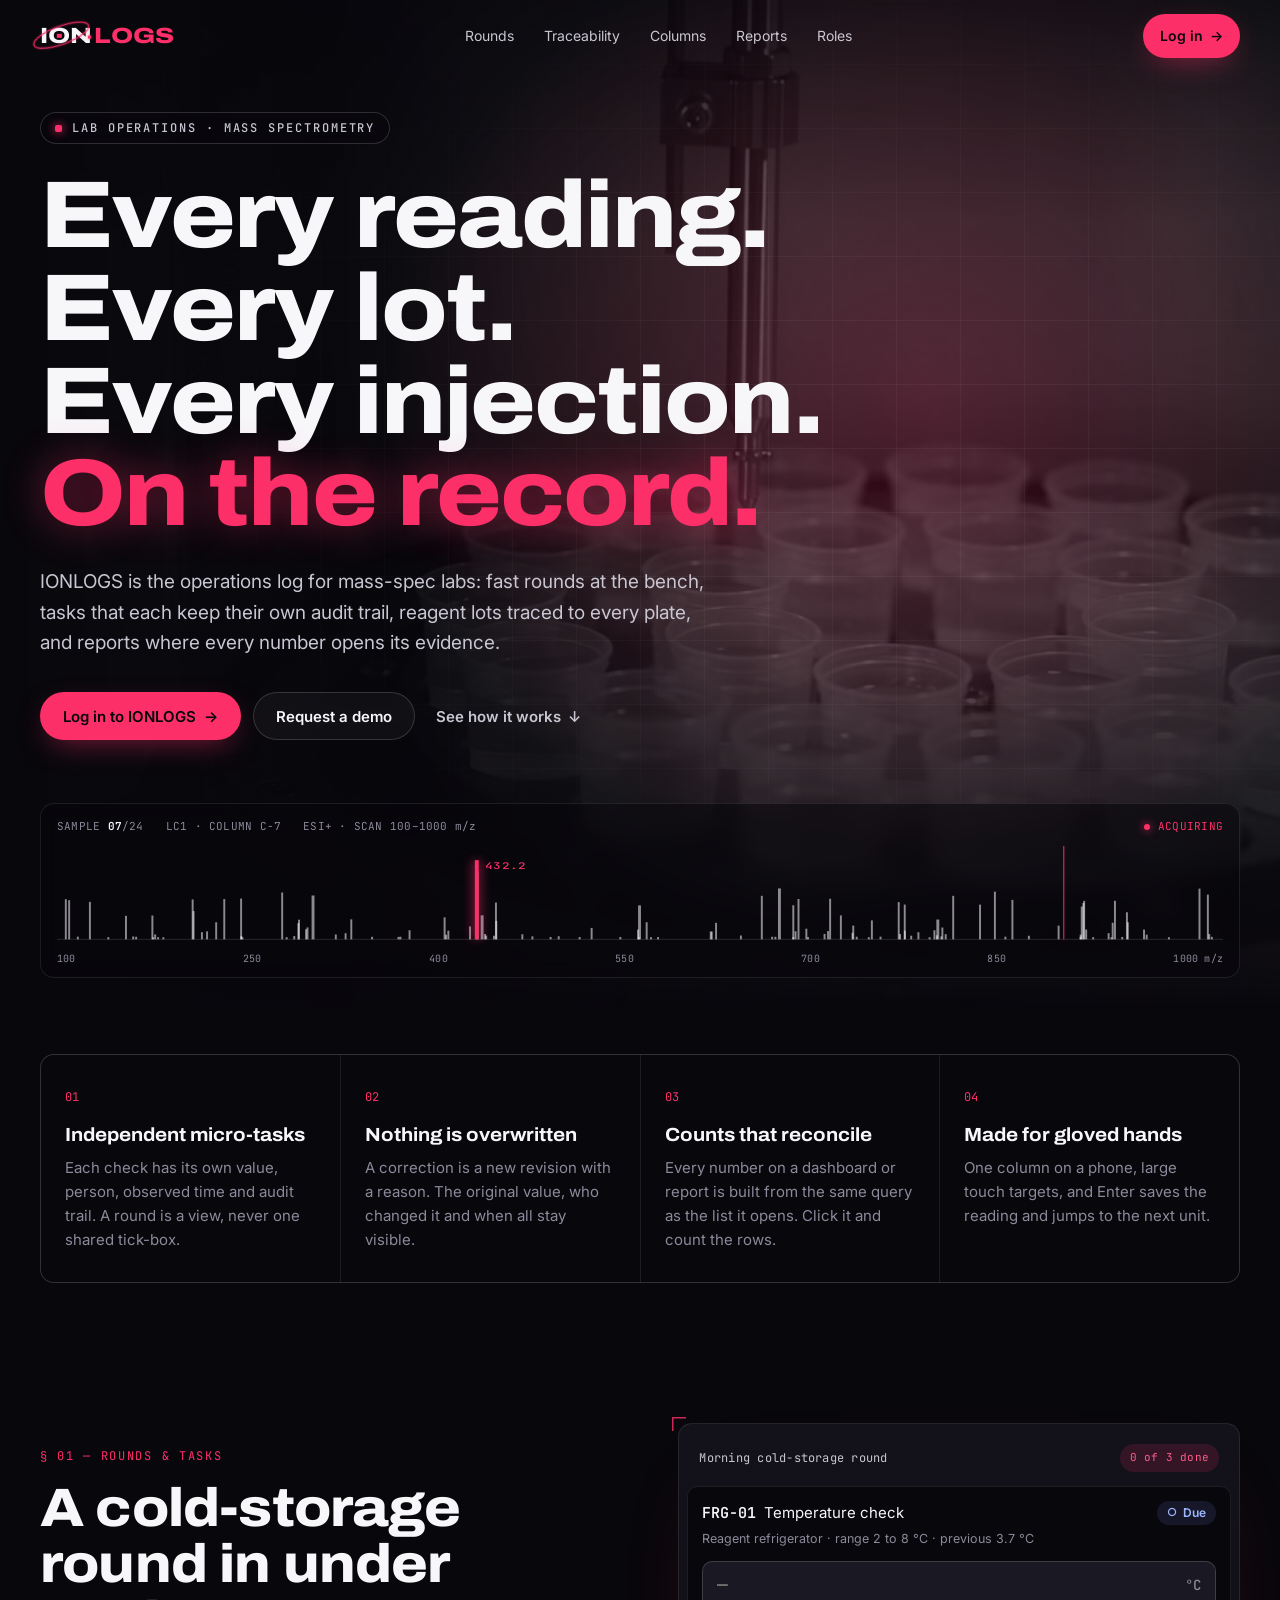
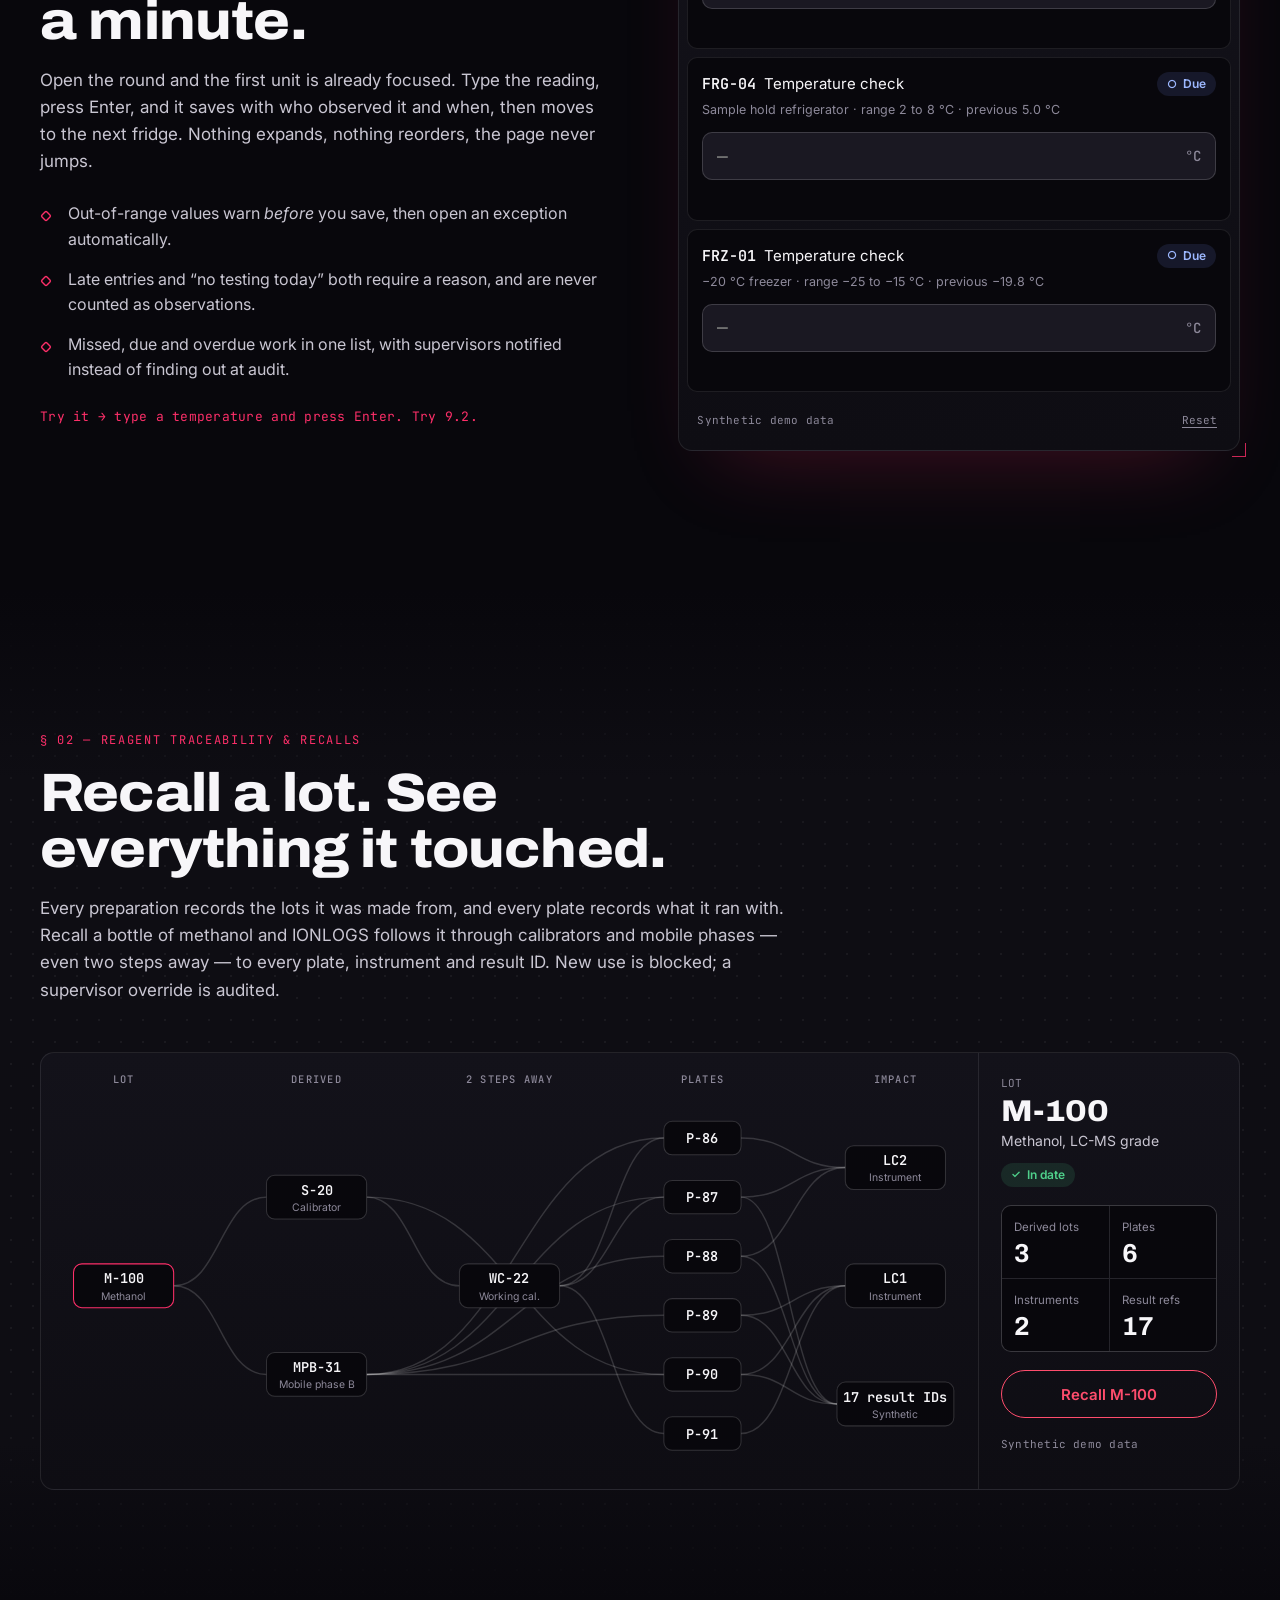
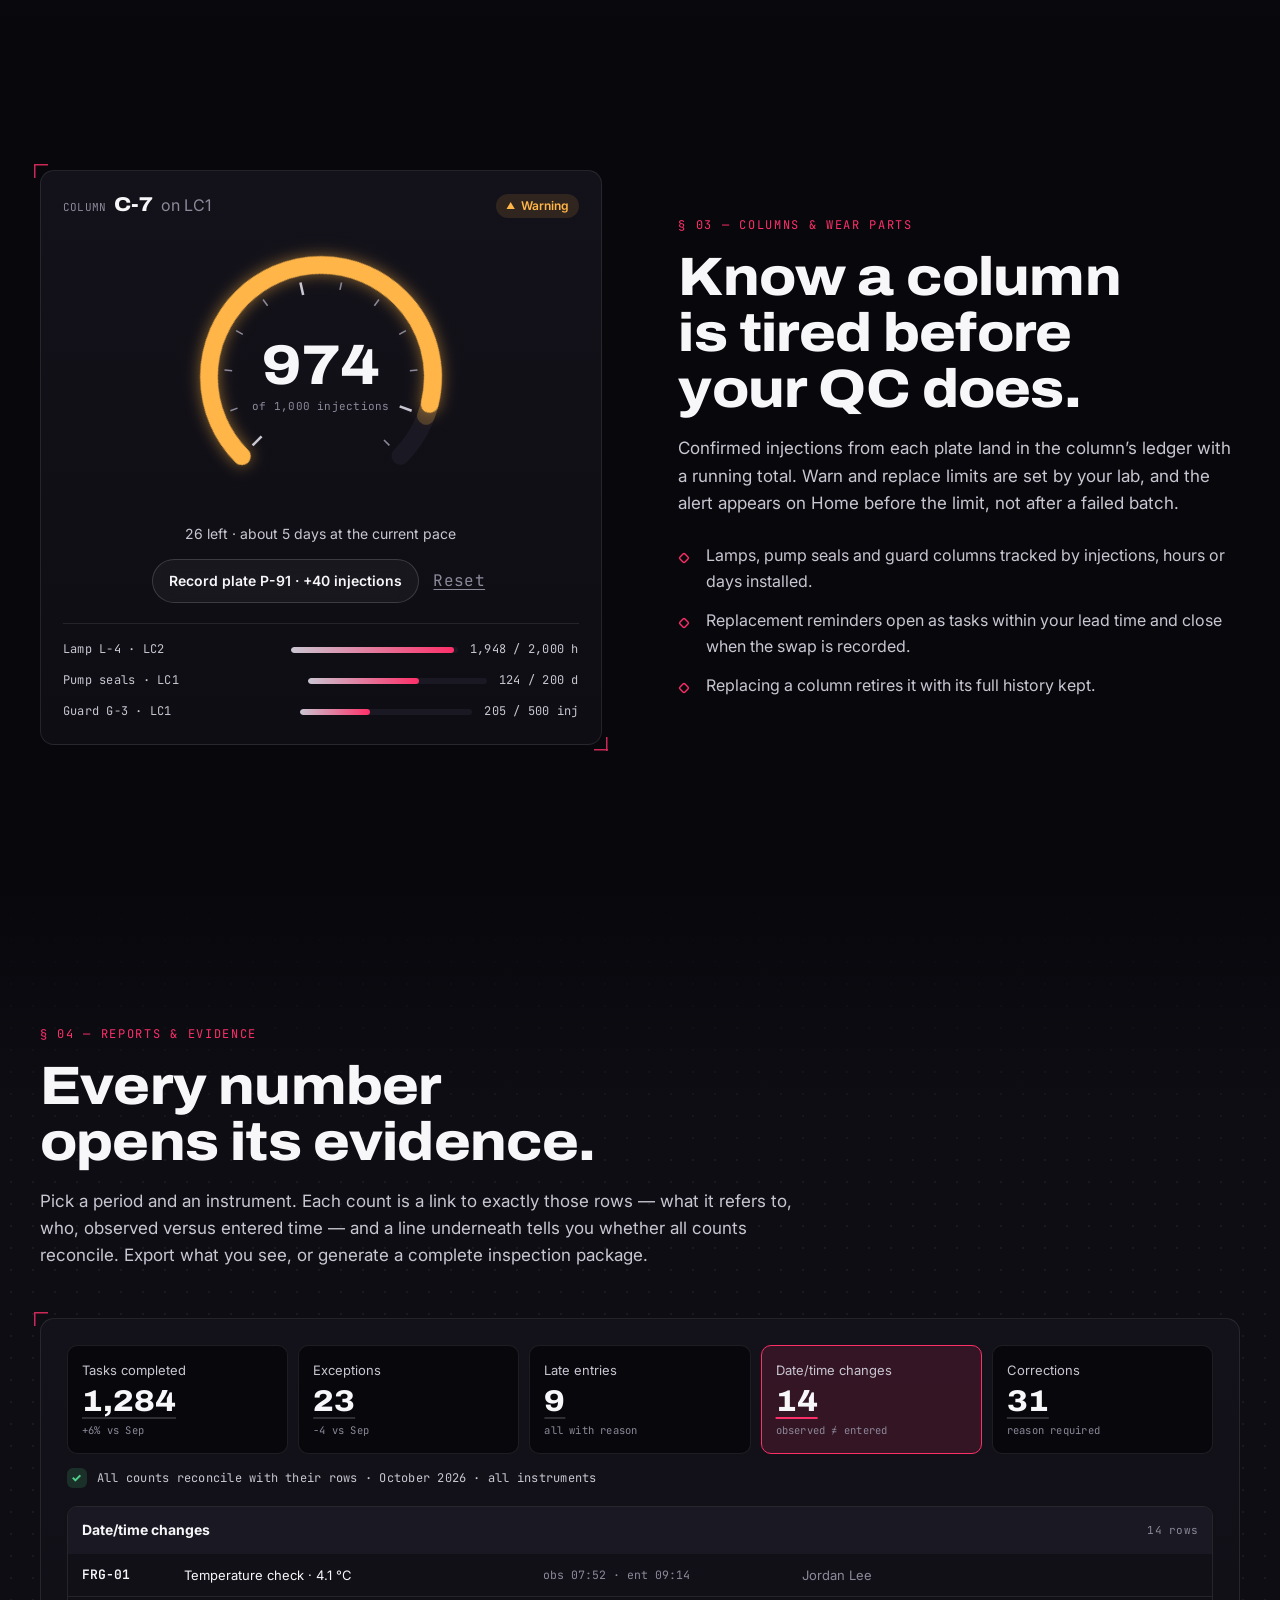
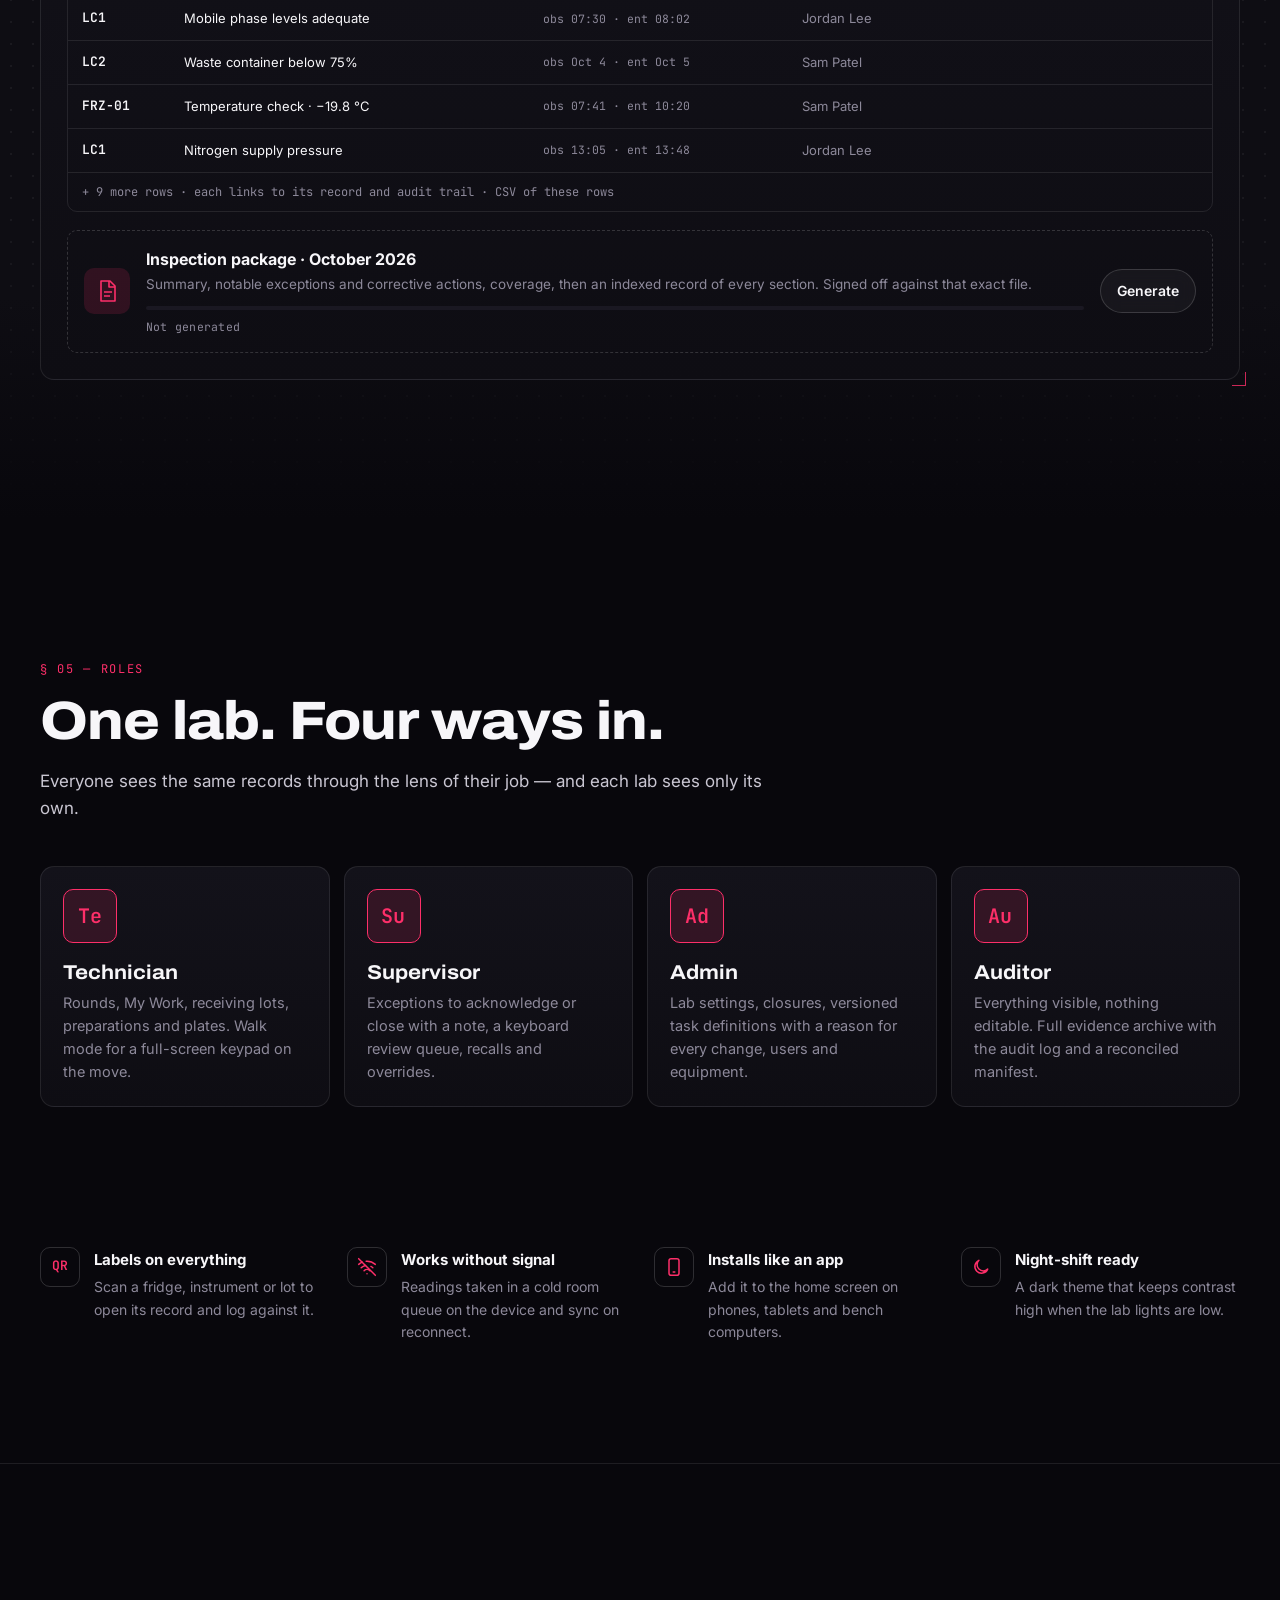
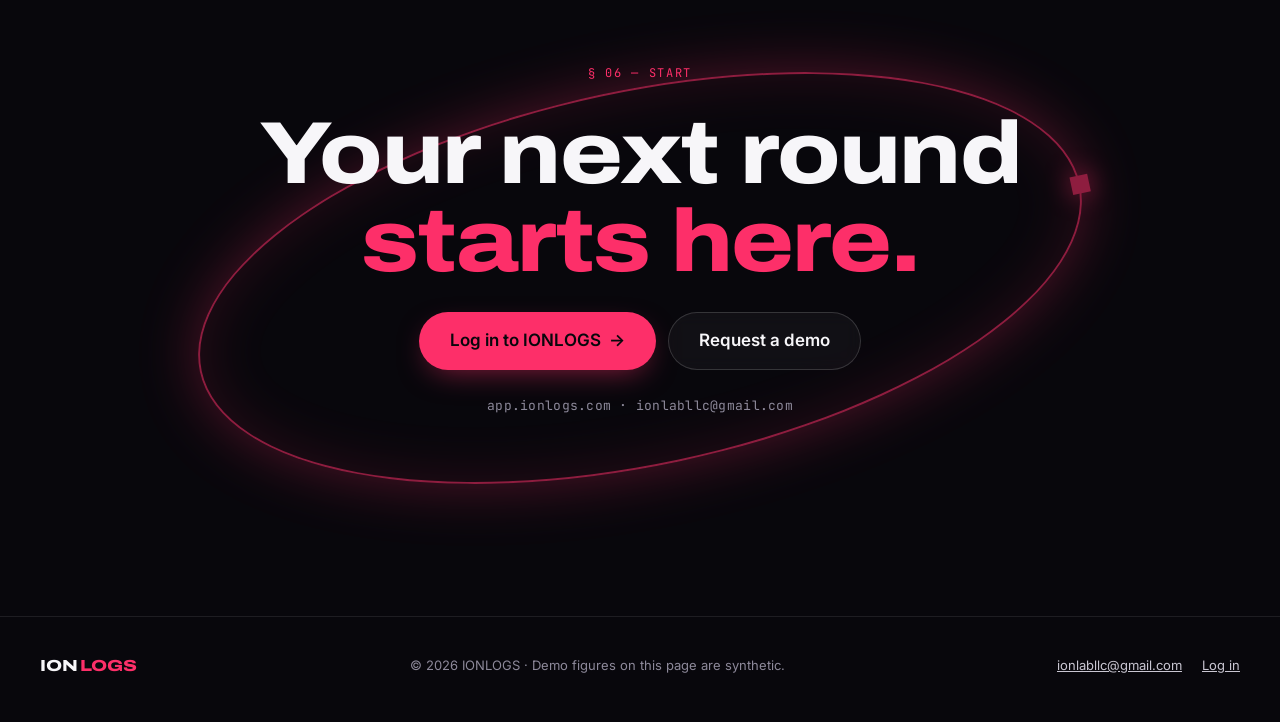
==== commit 259d40a6: "Add Request a demo buttons (email ionlabllc@gmail.com) Hero and final call to action get a Request a" ====
--- a/index.html
+++ b/index.html
@@ -79,7 +79,8 @@
         </p>
         <div class="hero__cta">
           <a class="btn btn--primary" href="https://app.ionlogs.com/login">Log in to IONLOGS <span aria-hidden="true">→</span></a>
-          <a class="btn btn--ghost" href="#rounds">See how it works</a>
+          <a class="btn btn--ghost" href="mailto:ionlabllc@gmail.com?subject=IONLOGS%20demo%20request&amp;body=Hi%2C%0A%0AI%E2%80%99d%20like%20a%20demo%20of%20IONLOGS.%0A%0AName%3A%0ALab%3A%0ABest%20time%20to%20reach%20me%3A%0A">Request a demo</a>
+          <a class="btn btn--text" href="#rounds">See how it works <span aria-hidden="true">↓</span></a>
         </div>
       </div>
 
@@ -347,8 +348,11 @@
       <div class="wrap final__inner reveal">
         <p class="section-tag mono">§ 06 — Start</p>
         <h2 class="final__title" id="final-title">Your next round<br /><span class="accent">starts here.</span></h2>
-        <a class="btn btn--primary btn--lg" href="https://app.ionlogs.com/login">Log in to IONLOGS <span aria-hidden="true">→</span></a>
-        <p class="mono muted final__url">app.ionlogs.com</p>
+        <div class="final__cta">
+          <a class="btn btn--primary btn--lg" href="https://app.ionlogs.com/login">Log in to IONLOGS <span aria-hidden="true">→</span></a>
+          <a class="btn btn--ghost btn--lg" href="mailto:ionlabllc@gmail.com?subject=IONLOGS%20demo%20request&amp;body=Hi%2C%0A%0AI%E2%80%99d%20like%20a%20demo%20of%20IONLOGS.%0A%0AName%3A%0ALab%3A%0ABest%20time%20to%20reach%20me%3A%0A">Request a demo</a>
+        </div>
+        <p class="mono muted final__url">app.ionlogs.com · ionlabllc@gmail.com</p>
       </div>
     </section>
   </main>
@@ -357,7 +361,7 @@
     <div class="wrap footer__inner">
       <span class="wordmark wordmark--sm" aria-label="IONLOGS"><span class="wordmark__ion">ION</span><span class="wordmark__logs">LOGS</span></span>
       <span class="muted">© <span id="year">2026</span> IONLOGS · Demo figures on this page are synthetic.</span>
-      <a href="https://app.ionlogs.com/login">Log in</a>
+      <span class="footer__links"><a href="mailto:ionlabllc@gmail.com?subject=IONLOGS%20demo%20request&amp;body=Hi%2C%0A%0AI%E2%80%99d%20like%20a%20demo%20of%20IONLOGS.%0A%0AName%3A%0ALab%3A%0ABest%20time%20to%20reach%20me%3A%0A">ionlabllc@gmail.com</a><a href="https://app.ionlogs.com/login">Log in</a></span>
     </div>
   </footer>
 </body>
--- a/assets/css/site.css
+++ b/assets/css/site.css
@@ -68,6 +68,8 @@
 .btn--primary:hover { background: var(--pink-2); transform: translateY(-1px); box-shadow: 0 0 0 6px var(--pink-soft), 0 14px 40px -10px var(--pink-glow); }
 .btn--ghost { background: rgba(247, 246, 249, 0.04); border-color: var(--line-2); color: var(--ink); backdrop-filter: blur(8px); }
 .btn--ghost:hover { border-color: var(--pink); background: var(--pink-soft); }
+.btn--text { background: none; color: var(--ink-2); padding: 0 8px; }
+.btn--text:hover { color: var(--ink); }
 .btn--danger { background: transparent; border-color: var(--bad); color: var(--bad); width: 100%; }
 .btn--danger:hover { background: rgba(255, 77, 109, 0.12); }
 .btn[disabled] { opacity: 0.45; cursor: default; transform: none; box-shadow: none; }
@@ -359,11 +361,13 @@
 .final__inner { position: relative; display: grid; justify-items: center; gap: 26px; }
 .final__title { font: 800 clamp(38px, 7vw, 88px)/1 var(--display); font-stretch: 115%; letter-spacing: -0.02em; }
 .final__url { font-size: 13px; }
+.final__cta { display: flex; flex-wrap: wrap; justify-content: center; gap: 12px; }
 
 /* ───────────── Footer ───────────── */
 .footer { border-top: 1px solid var(--line); padding: 28px 0 36px; font-size: 13px; }
 .footer__inner { display: flex; align-items: center; justify-content: space-between; gap: 16px; flex-wrap: wrap; }
 .footer a { color: var(--ink-2); padding: 10px 0; }
+.footer__links { display: flex; flex-wrap: wrap; gap: 20px; }
 
 /* ───────────── Reveal on scroll ───────────── */
 .js .reveal { opacity: 0; transform: translateY(22px); transition: opacity 0.8s cubic-bezier(.2, .8, .2, 1), transform 0.8s cubic-bezier(.2, .8, .2, 1); }
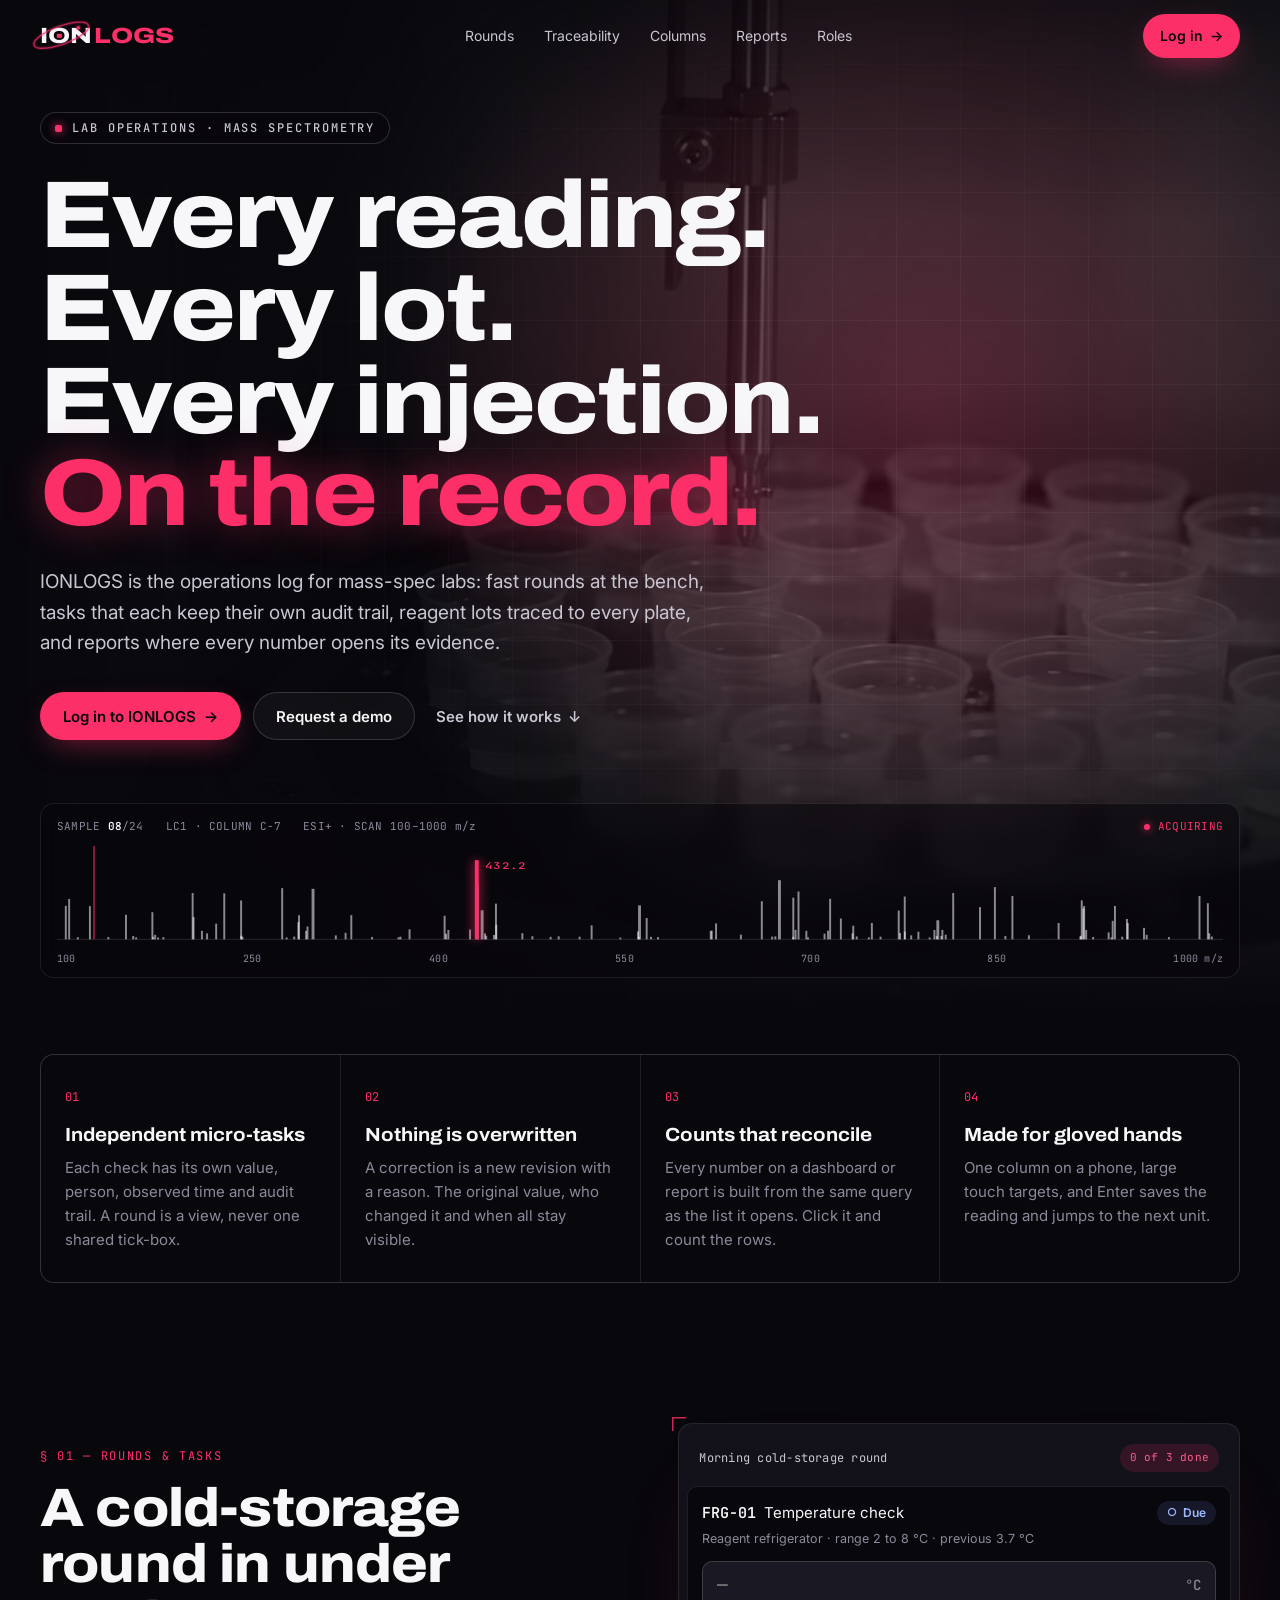
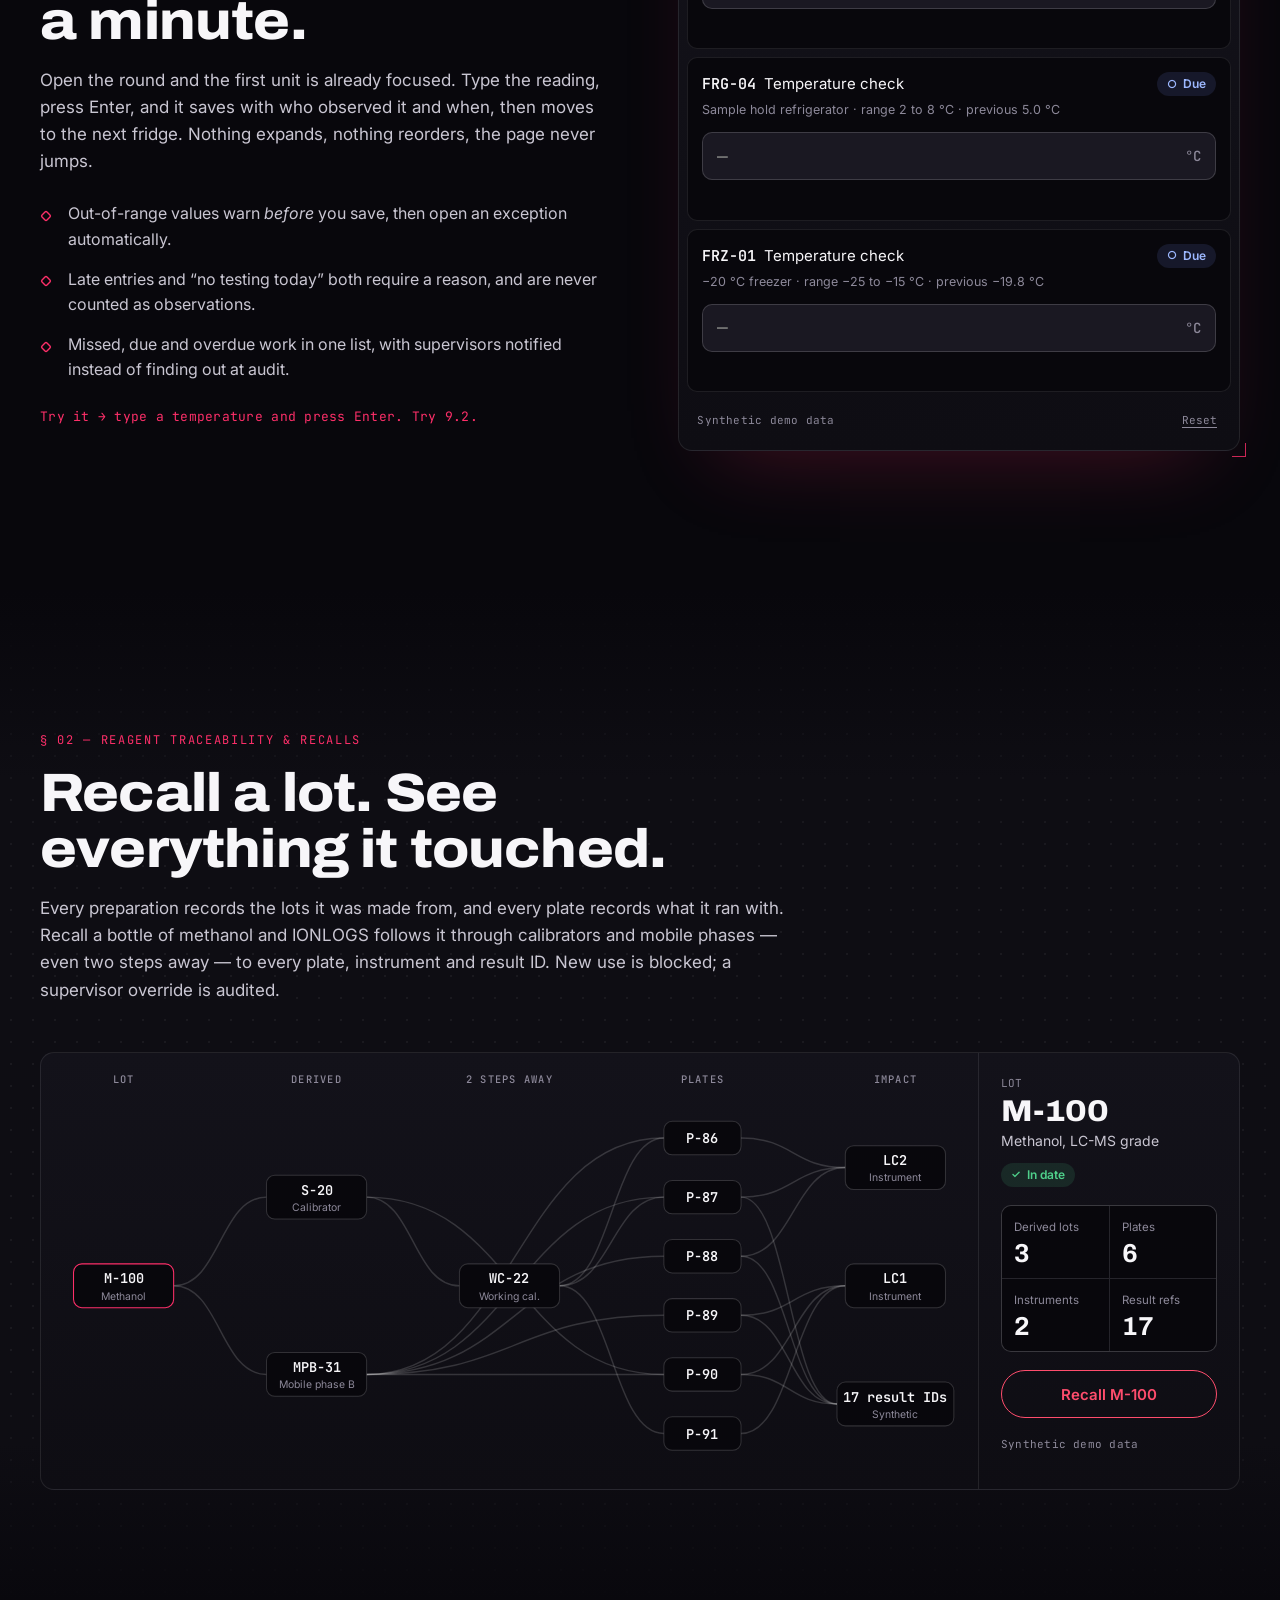
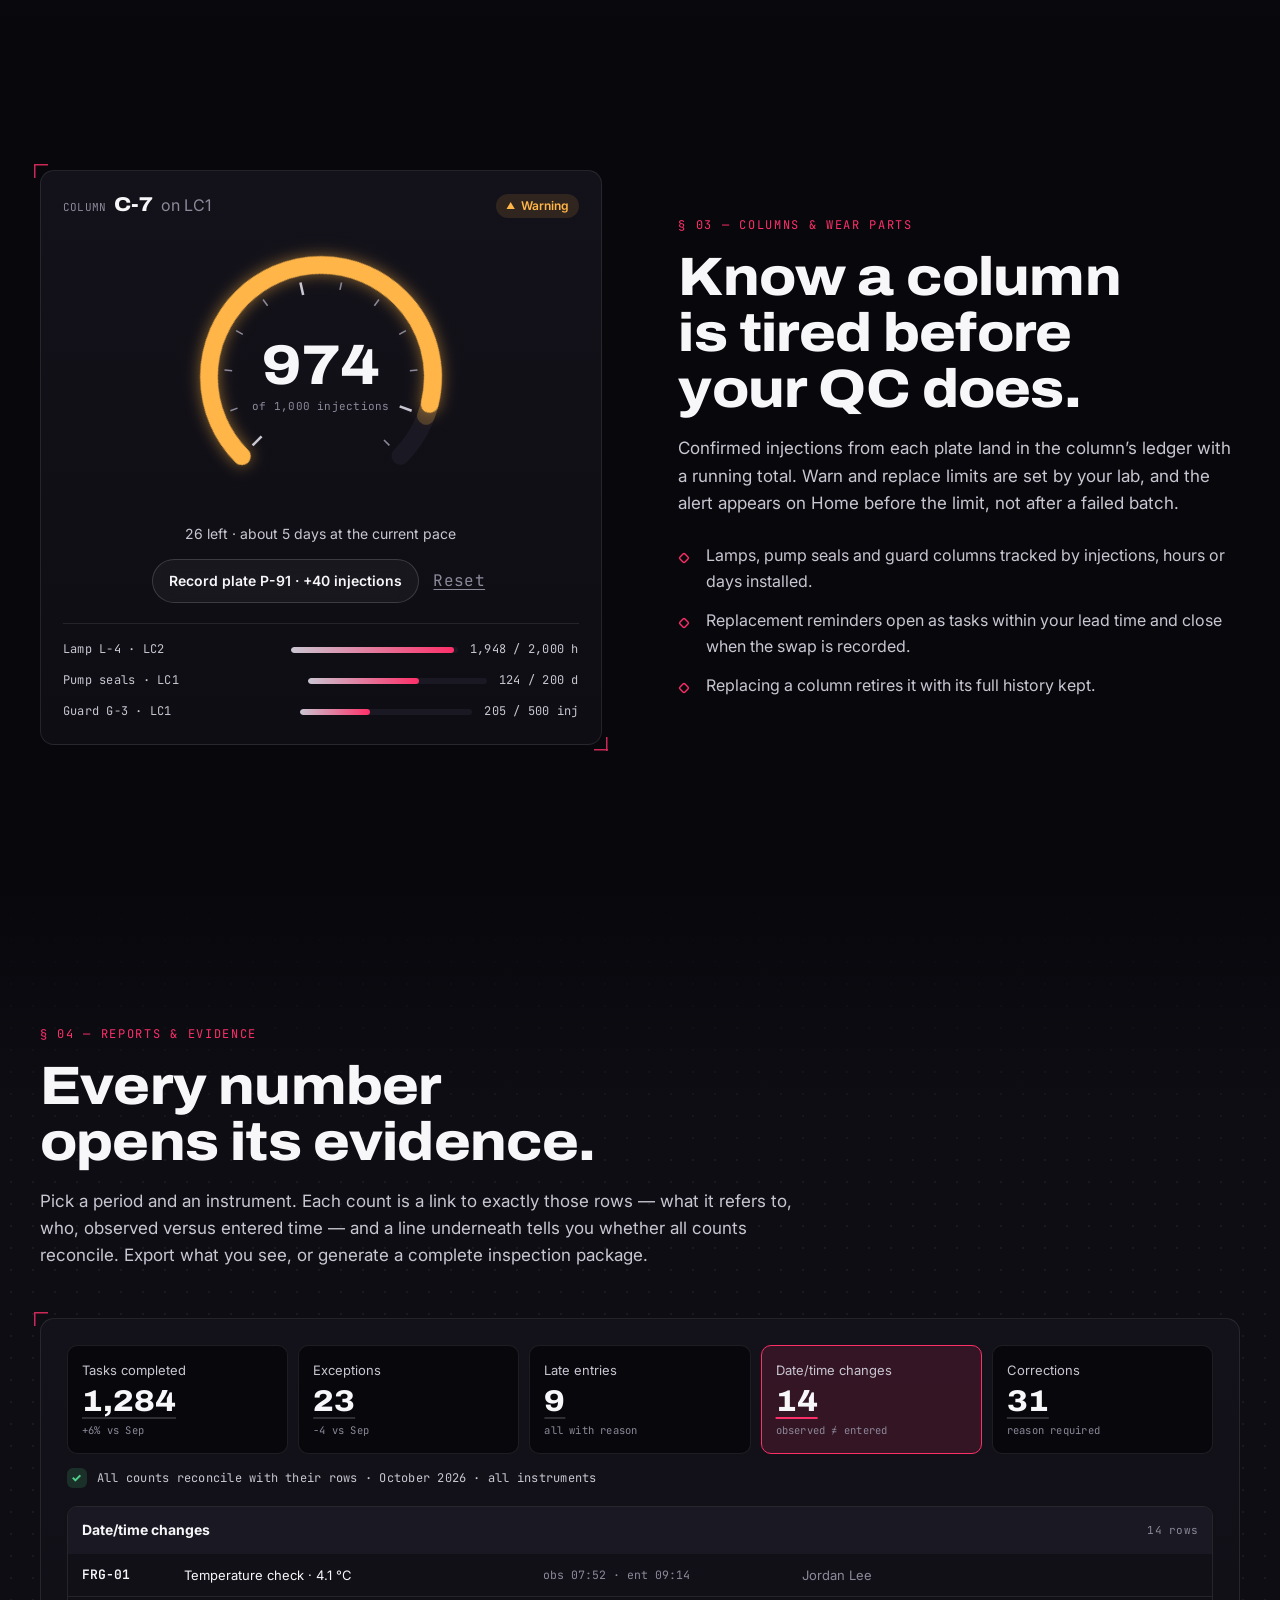
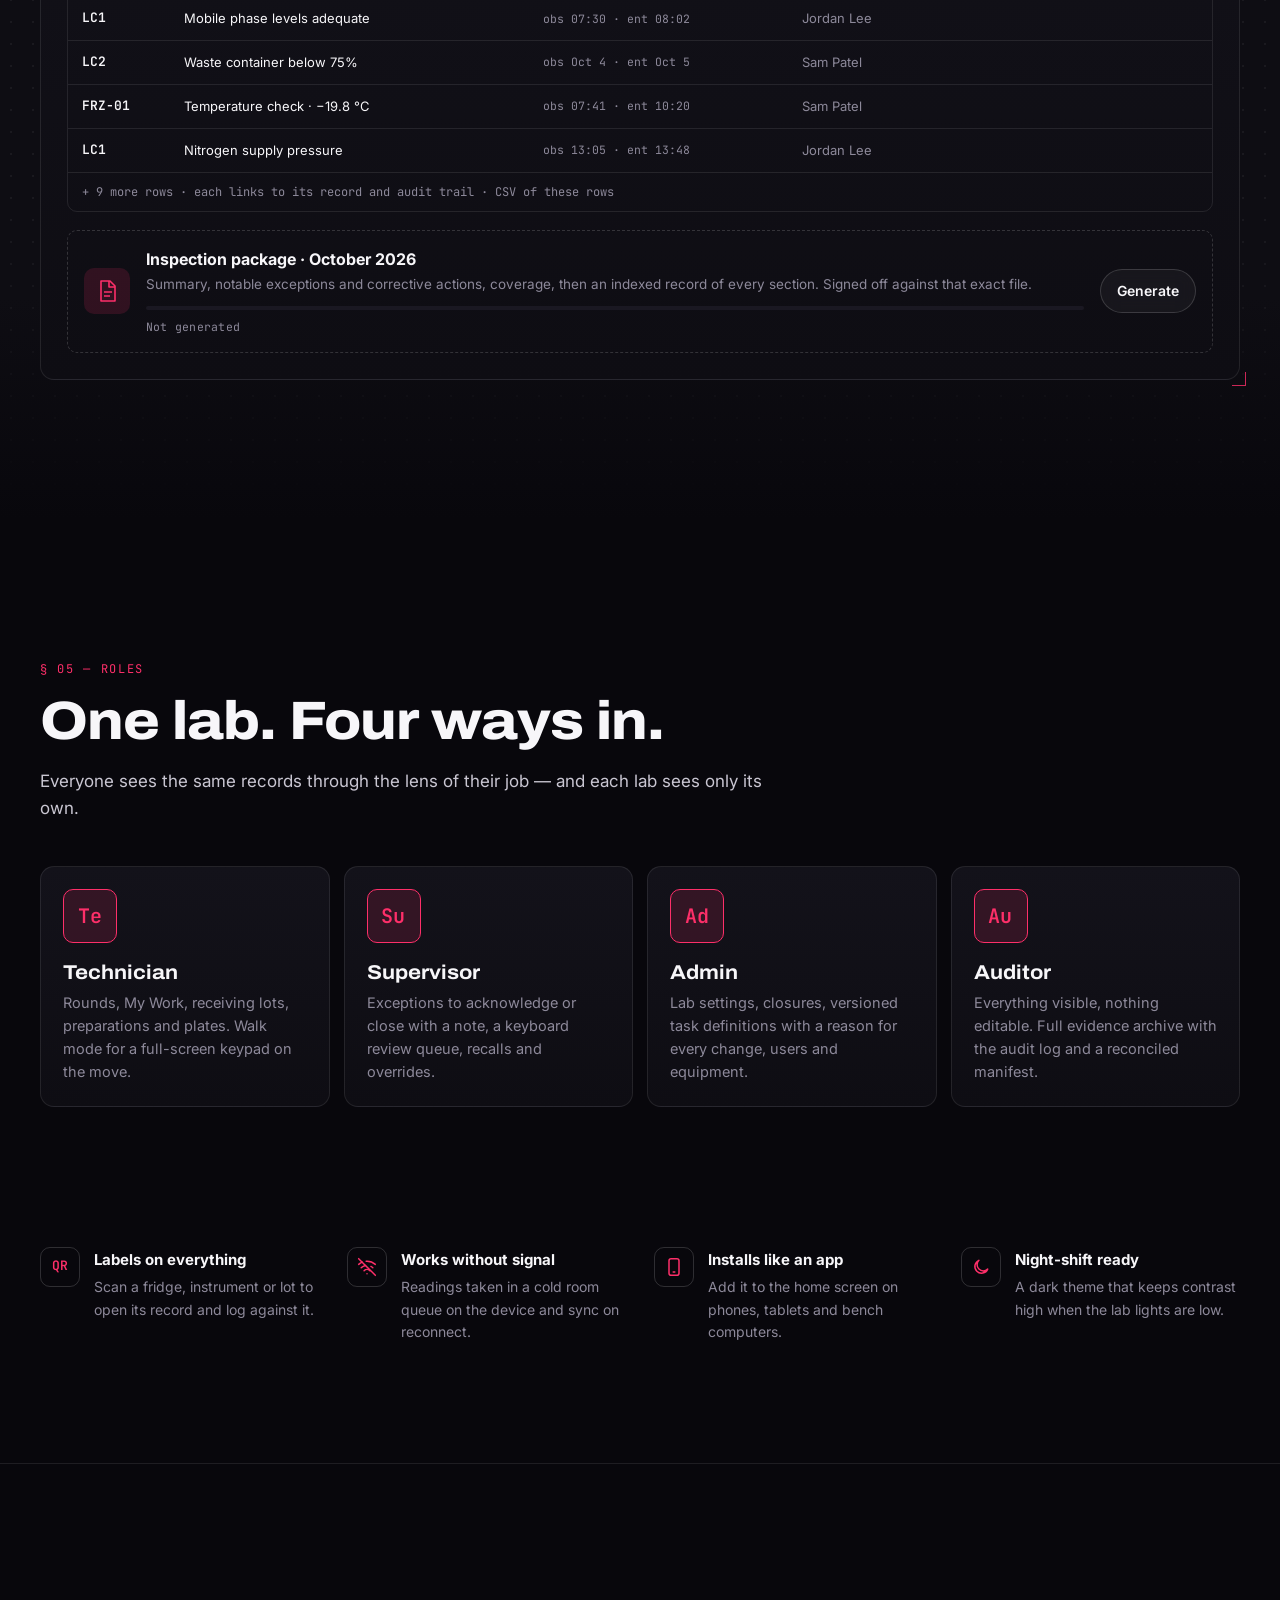
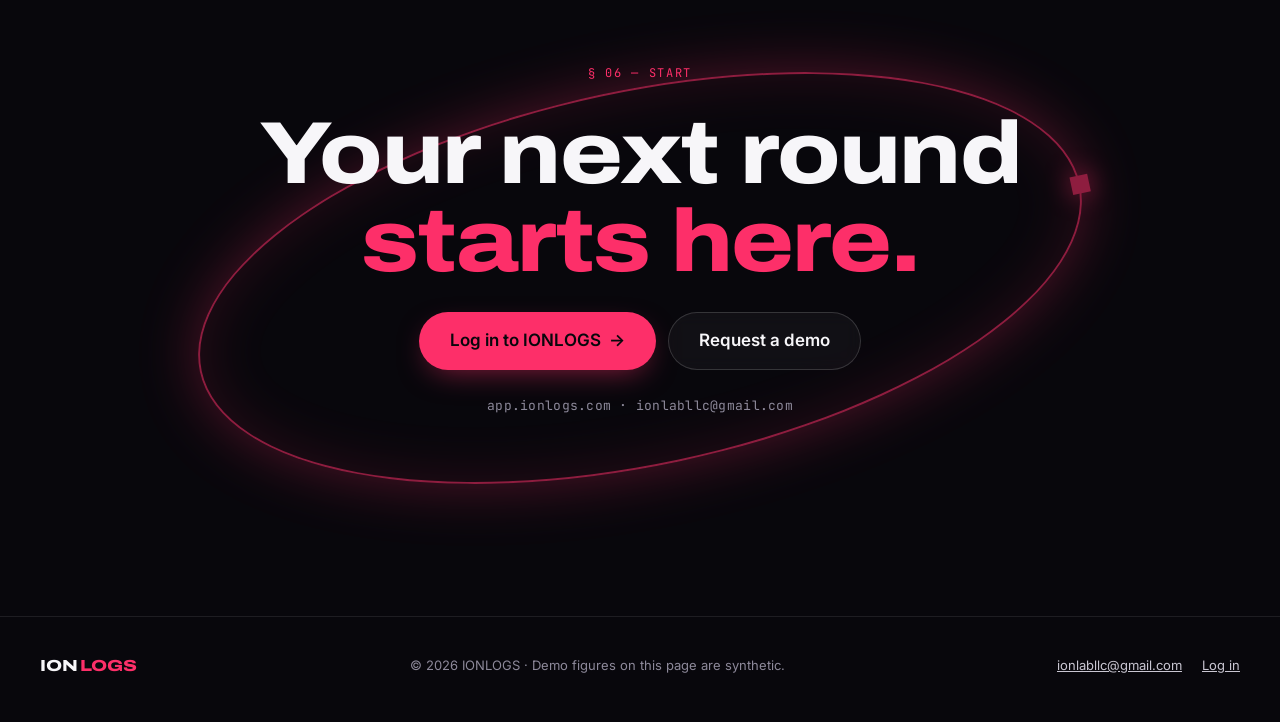
==== commit 84cd77c6: "Version the CSS and JS links so updates skip the CDN cache Co-Authored-By: Claude Opus 5.5 <noreply@" ====
--- a/index.html
+++ b/index.html
@@ -21,8 +21,8 @@
   <link rel="preconnect" href="https://fonts.googleapis.com" />
   <link rel="preconnect" href="https://fonts.gstatic.com" crossorigin />
   <link rel="stylesheet" href="https://fonts.googleapis.com/css2?family=Archivo:wdth,wght@62..125,100..900&family=Inter:wght@400..700&family=JetBrains+Mono:wght@400;500;600&display=swap" />
-  <link rel="stylesheet" href="/assets/css/site.css" />
-  <script src="/assets/js/site.js" defer></script>
+  <link rel="stylesheet" href="/assets/css/site.css?v=2" />
+  <script src="/assets/js/site.js?v=2" defer></script>
 </head>
 <body>
   <a class="skip" href="#main">Skip to content</a>
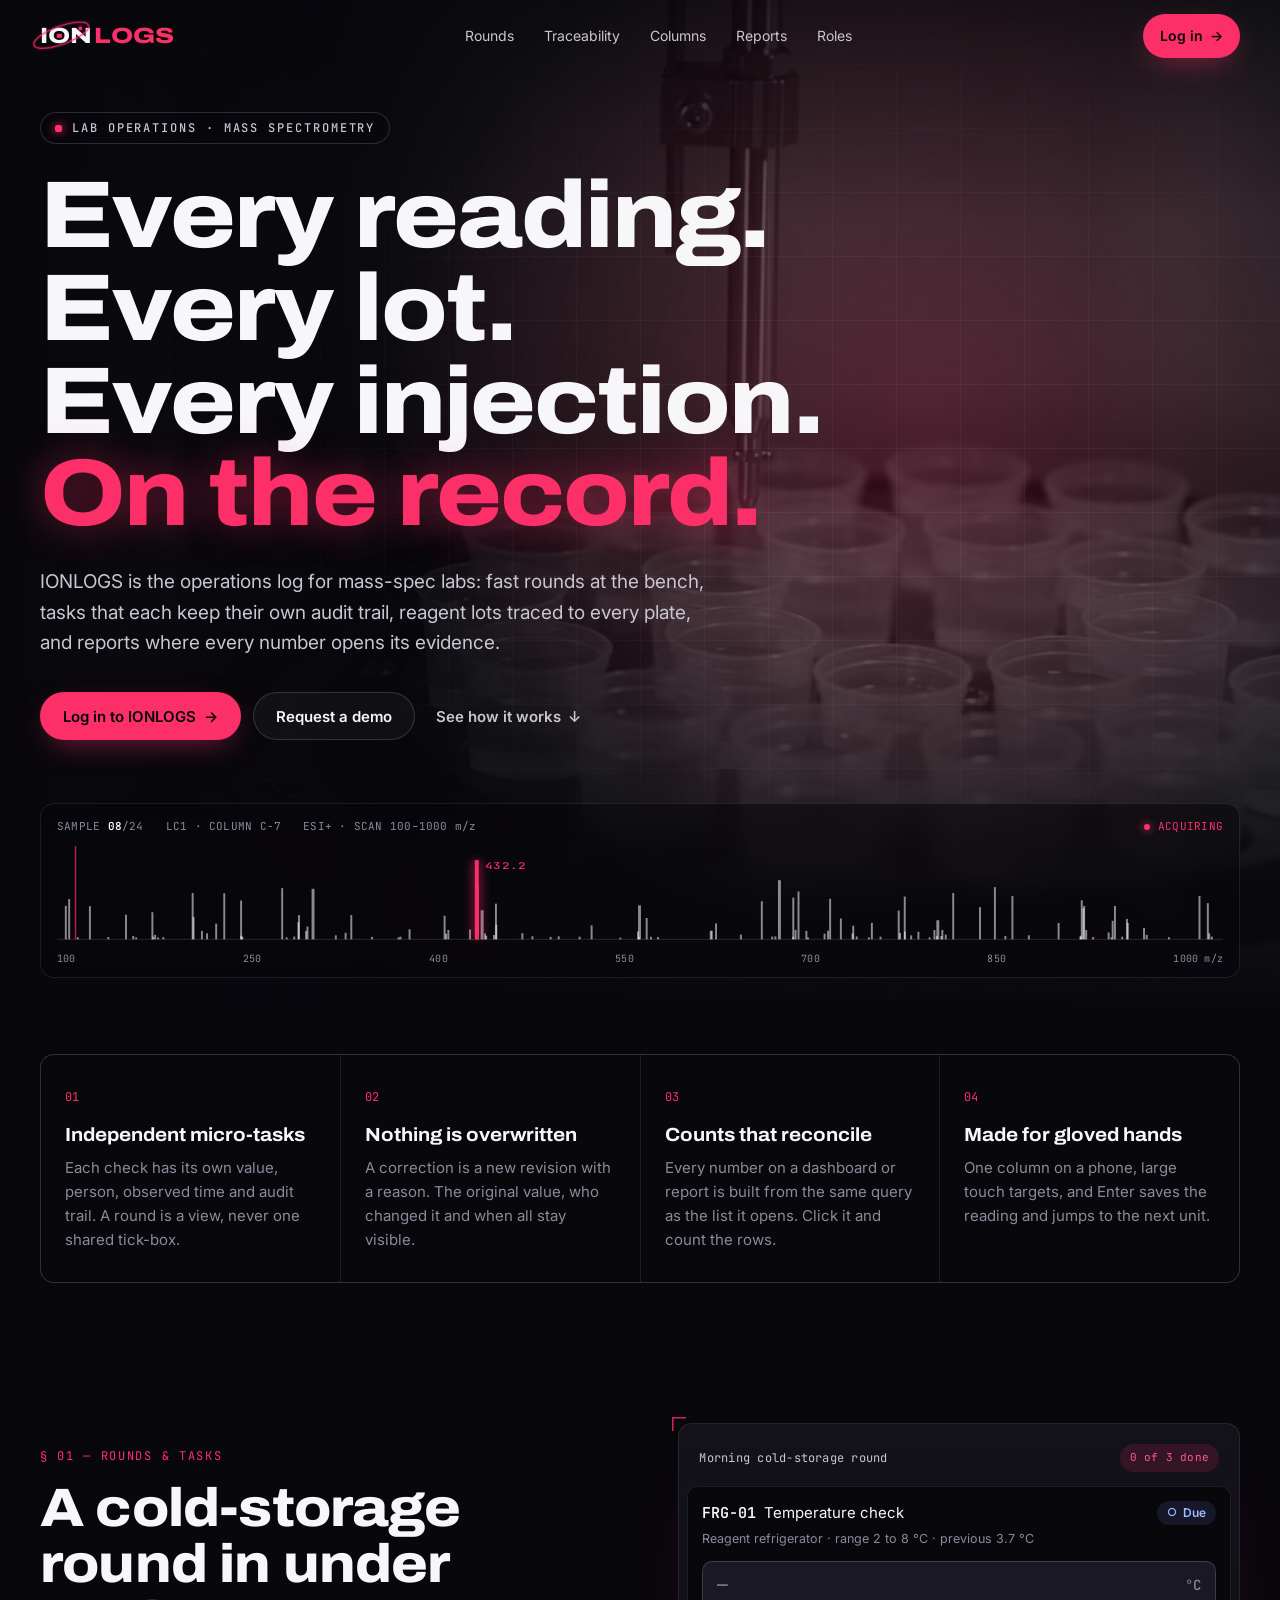
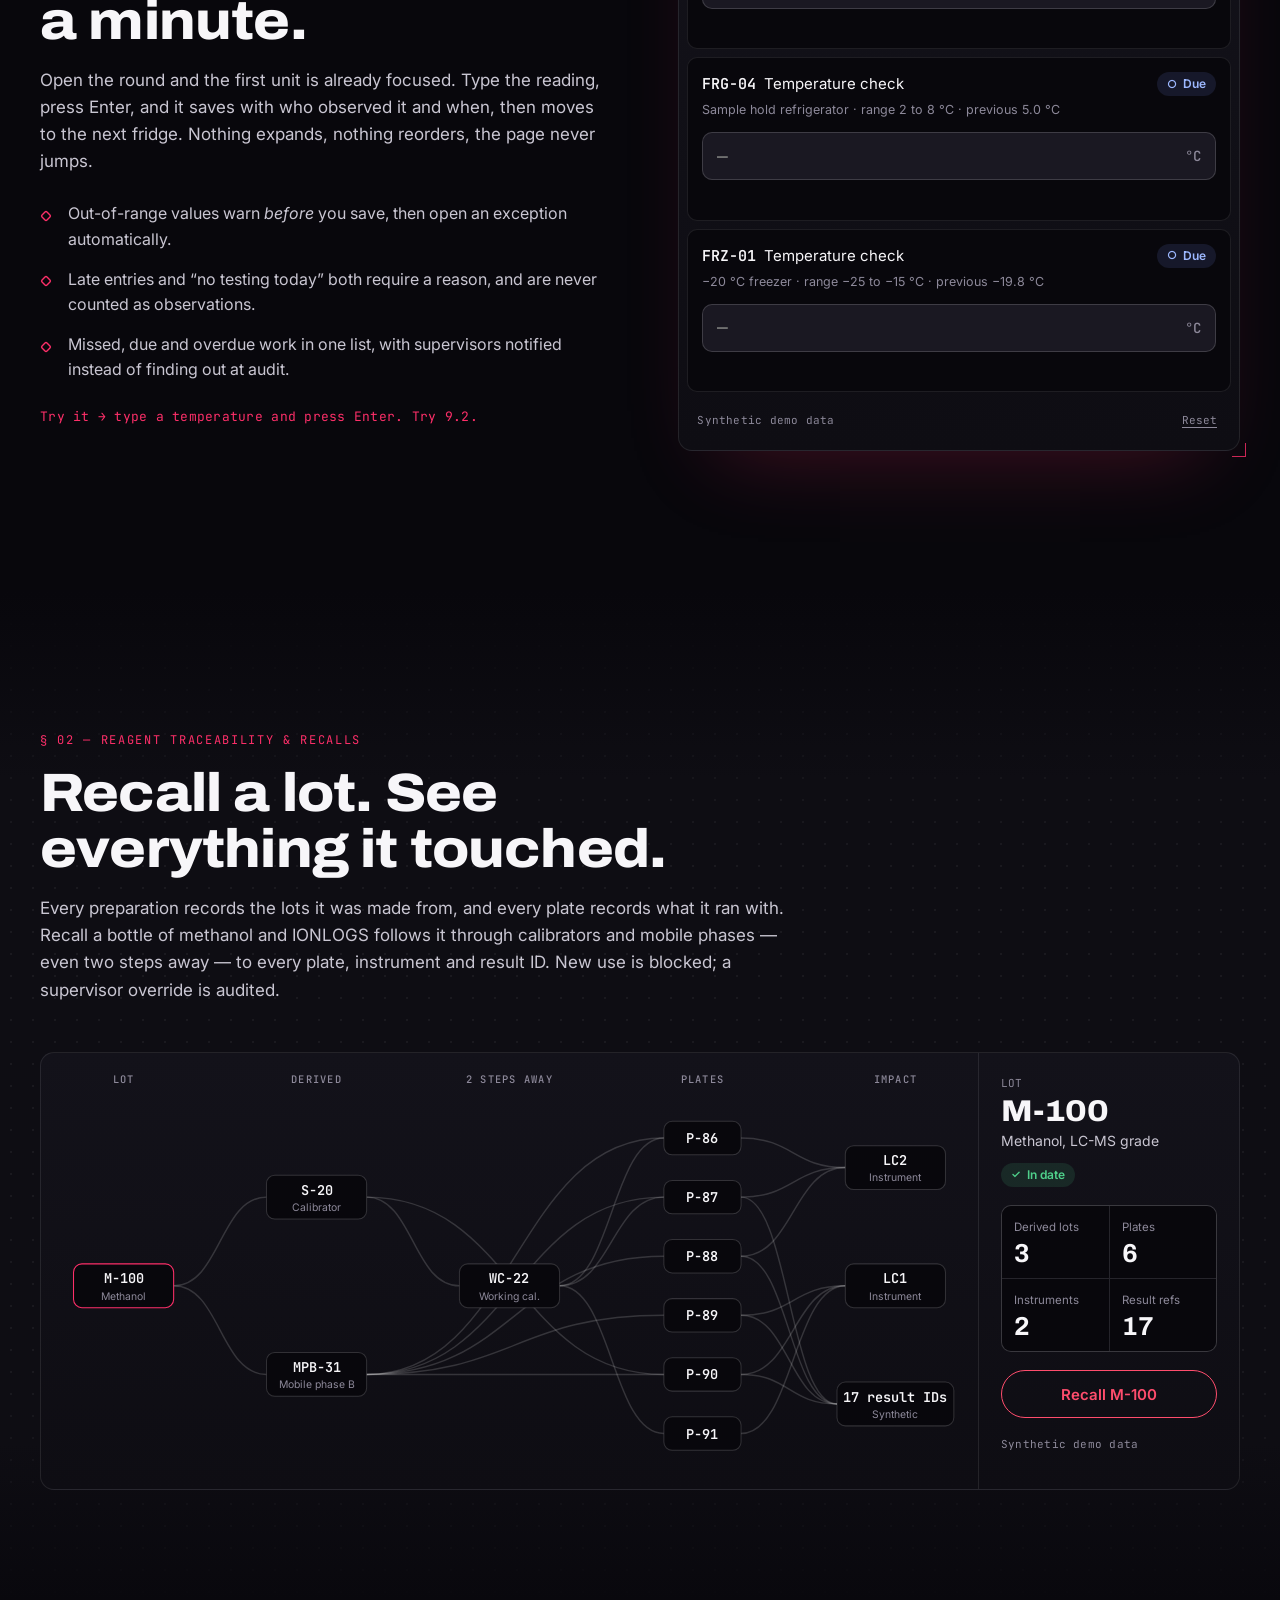
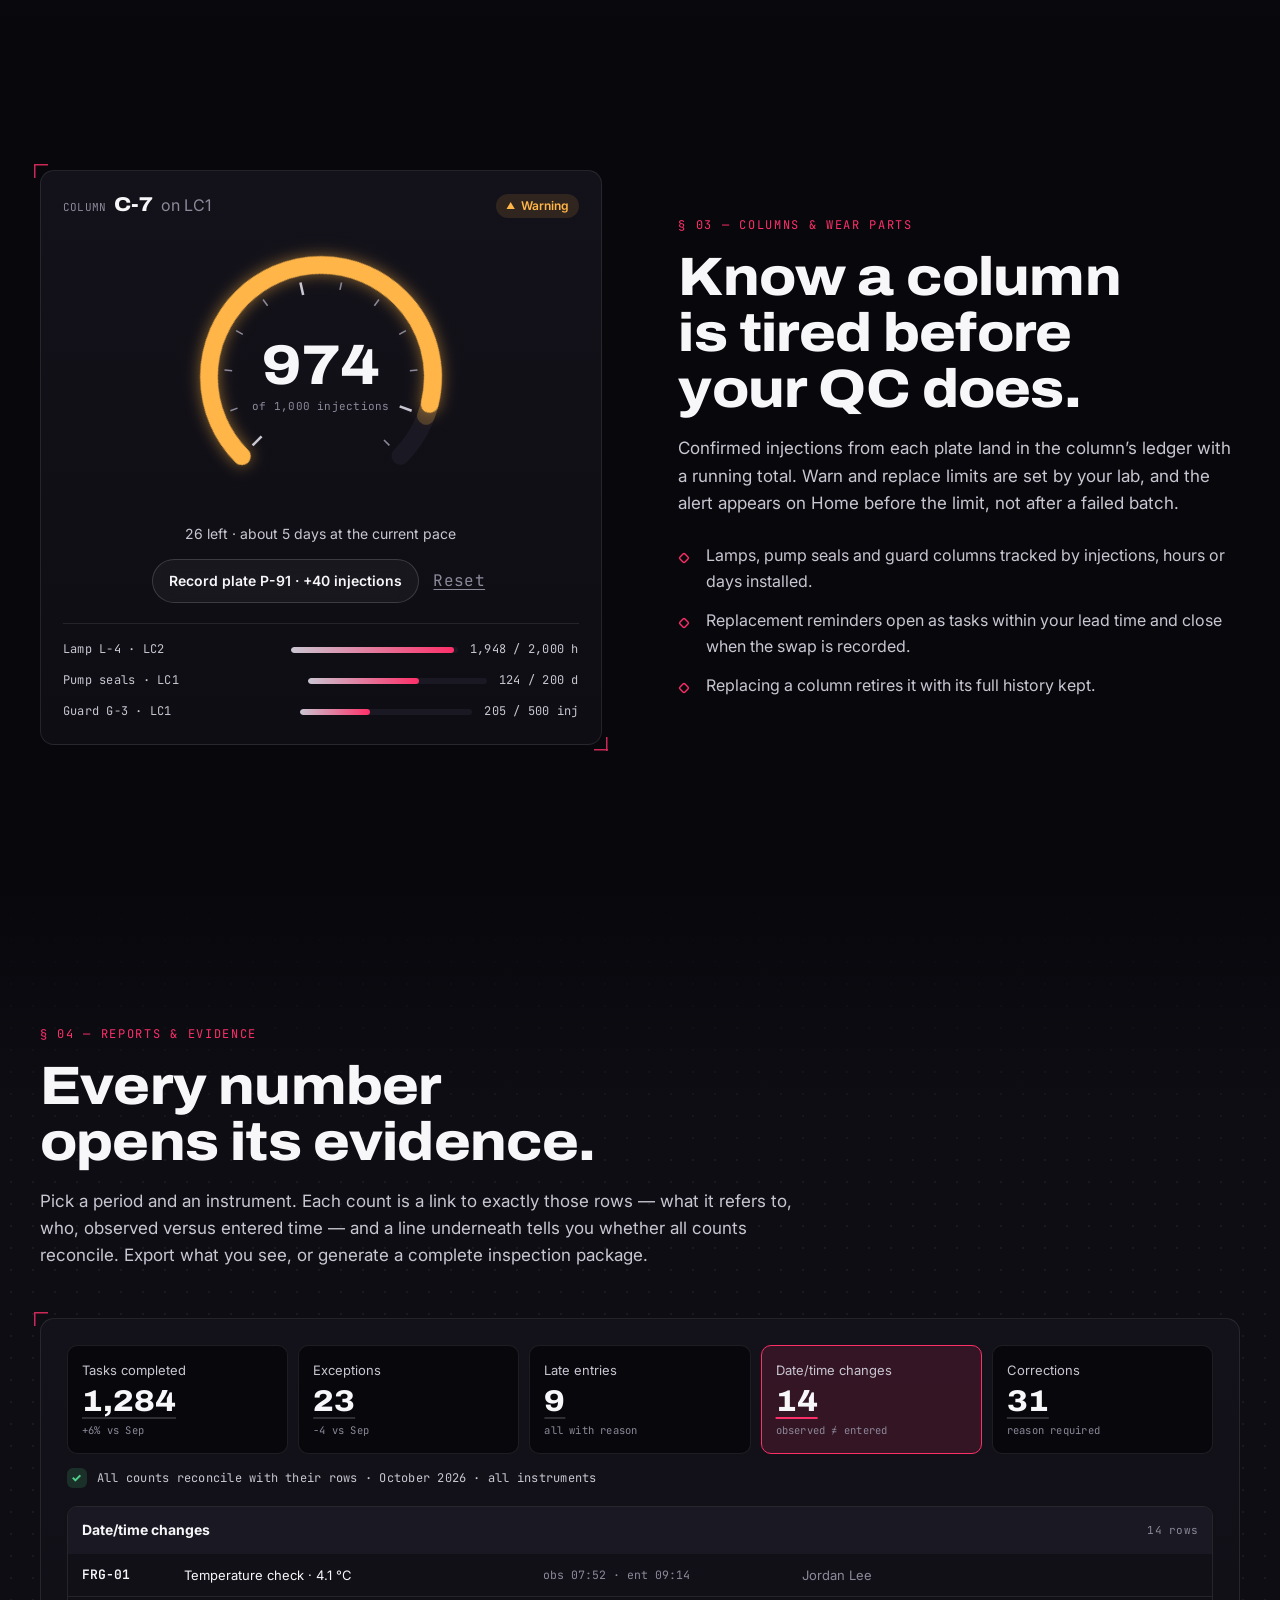
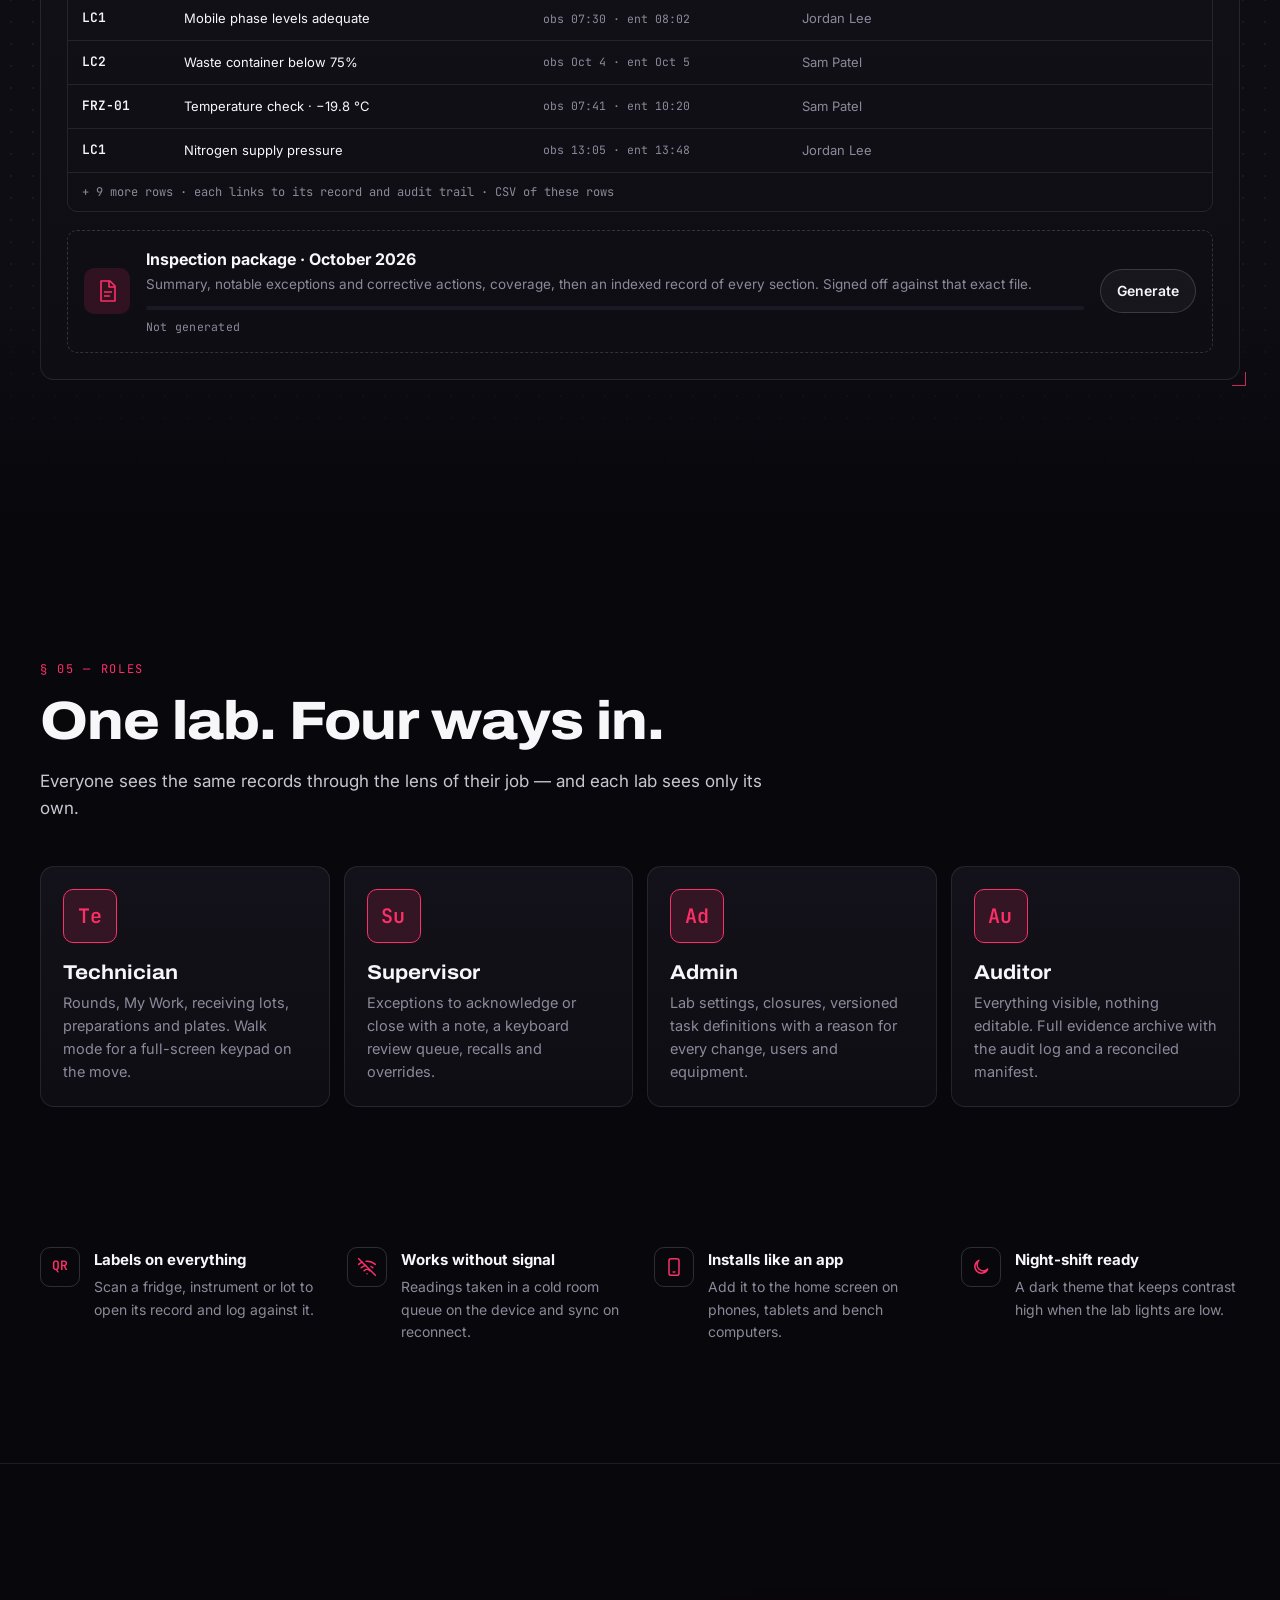
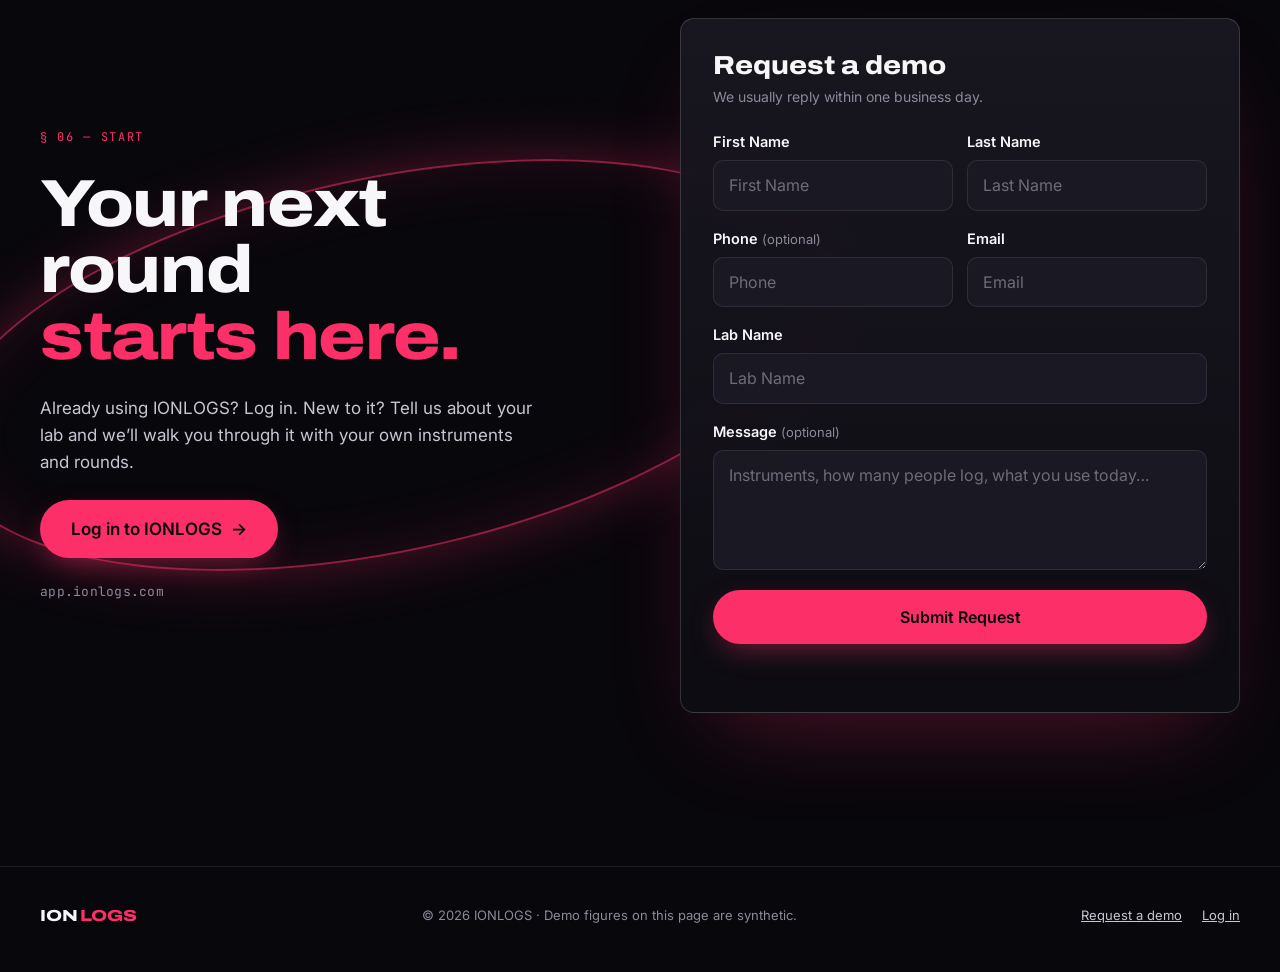
==== commit 5a94a37b: "Request a demo form instead of email links - The hero, final section and footer "Request a demo" lin" ====
--- a/index.html
+++ b/index.html
@@ -21,8 +21,8 @@
   <link rel="preconnect" href="https://fonts.googleapis.com" />
   <link rel="preconnect" href="https://fonts.gstatic.com" crossorigin />
   <link rel="stylesheet" href="https://fonts.googleapis.com/css2?family=Archivo:wdth,wght@62..125,100..900&family=Inter:wght@400..700&family=JetBrains+Mono:wght@400;500;600&display=swap" />
-  <link rel="stylesheet" href="/assets/css/site.css?v=2" />
-  <script src="/assets/js/site.js?v=2" defer></script>
+  <link rel="stylesheet" href="/assets/css/site.css?v=3" />
+  <script src="/assets/js/site.js?v=3" defer></script>
 </head>
 <body>
   <a class="skip" href="#main">Skip to content</a>
@@ -79,7 +79,7 @@
         </p>
         <div class="hero__cta">
           <a class="btn btn--primary" href="https://app.ionlogs.com/login">Log in to IONLOGS <span aria-hidden="true">→</span></a>
-          <a class="btn btn--ghost" href="mailto:ionlabllc@gmail.com?subject=IONLOGS%20demo%20request&amp;body=Hi%2C%0A%0AI%E2%80%99d%20like%20a%20demo%20of%20IONLOGS.%0A%0AName%3A%0ALab%3A%0ABest%20time%20to%20reach%20me%3A%0A">Request a demo</a>
+          <a class="btn btn--ghost" href="#demo">Request a demo</a>
           <a class="btn btn--text" href="#rounds">See how it works <span aria-hidden="true">↓</span></a>
         </div>
       </div>
@@ -342,17 +342,58 @@
       <div class="kit__item reveal"><span class="kit__k"><svg viewBox="0 0 24 24" aria-hidden="true"><path d="M20 14.5A8 8 0 1 1 9.5 4a6.5 6.5 0 0 0 10.5 10.5z"/></svg></span><div><b>Night-shift ready</b><p>A dark theme that keeps contrast high when the lab lights are low.</p></div></div>
     </section>
 
-    <!-- ───────────── Final CTA ───────────── -->
-    <section class="final" aria-labelledby="final-title">
+    <!-- ───────────── Final CTA + demo request ───────────── -->
+    <section class="final" id="demo" aria-labelledby="final-title">
       <div class="final__glow" aria-hidden="true"></div>
-      <div class="wrap final__inner reveal">
-        <p class="section-tag mono">§ 06 — Start</p>
-        <h2 class="final__title" id="final-title">Your next round<br /><span class="accent">starts here.</span></h2>
-        <div class="final__cta">
+      <div class="wrap final__grid">
+        <div class="final__inner reveal">
+          <p class="section-tag mono">§ 06 — Start</p>
+          <h2 class="final__title" id="final-title">Your next round<br /><span class="accent">starts here.</span></h2>
+          <p class="final__lede">Already using IONLOGS? Log in. New to it? Tell us about your lab and we’ll walk you through it with your own instruments and rounds.</p>
           <a class="btn btn--primary btn--lg" href="https://app.ionlogs.com/login">Log in to IONLOGS <span aria-hidden="true">→</span></a>
-          <a class="btn btn--ghost btn--lg" href="mailto:ionlabllc@gmail.com?subject=IONLOGS%20demo%20request&amp;body=Hi%2C%0A%0AI%E2%80%99d%20like%20a%20demo%20of%20IONLOGS.%0A%0AName%3A%0ALab%3A%0ABest%20time%20to%20reach%20me%3A%0A">Request a demo</a>
-        </div>
-        <p class="mono muted final__url">app.ionlogs.com · ionlabllc@gmail.com</p>
+          <p class="mono muted final__url">app.ionlogs.com</p>
+        </div>
+
+        <div class="demo reveal">
+          <h3 class="demo__title" id="demo-title">Request a demo</h3>
+          <p class="demo__sub">We usually reply within one business day.</p>
+          <form class="demo__form" id="demo-form" action="/demo.php" method="post" aria-labelledby="demo-title" novalidate>
+            <div class="field">
+              <label for="d-first">First Name</label>
+              <input id="d-first" name="first_name" autocomplete="given-name" placeholder="First Name" required maxlength="80" />
+            </div>
+            <div class="field">
+              <label for="d-last">Last Name</label>
+              <input id="d-last" name="last_name" autocomplete="family-name" placeholder="Last Name" required maxlength="80" />
+            </div>
+            <div class="field">
+              <label for="d-phone">Phone <span class="opt">(optional)</span></label>
+              <input id="d-phone" name="phone" type="tel" autocomplete="tel" placeholder="Phone" maxlength="40" />
+            </div>
+            <div class="field">
+              <label for="d-email">Email</label>
+              <input id="d-email" name="email" type="email" autocomplete="email" placeholder="Email" required maxlength="160" />
+            </div>
+            <div class="field field--wide">
+              <label for="d-lab">Lab Name</label>
+              <input id="d-lab" name="lab" autocomplete="organization" placeholder="Lab Name" required maxlength="160" />
+            </div>
+            <div class="field field--wide">
+              <label for="d-msg">Message <span class="opt">(optional)</span></label>
+              <textarea id="d-msg" name="message" rows="4" placeholder="Instruments, how many people log, what you use today…" maxlength="4000"></textarea>
+            </div>
+            <!-- Spam trap: hidden from people, bots fill it in. -->
+            <div class="hp" aria-hidden="true"><label for="d-web">Website</label><input id="d-web" name="website" tabindex="-1" autocomplete="off" /></div>
+            <input type="hidden" name="t" id="d-t" value="" />
+            <button class="btn btn--primary demo__submit" type="submit">Submit Request</button>
+            <p class="demo__status" id="demo-status" role="status" aria-live="polite"></p>
+          </form>
+          <div class="demo__done" id="demo-done" hidden tabindex="-1">
+            <span class="demo__check" aria-hidden="true">✓</span>
+            <h3>Request sent</h3>
+            <p>Thanks — we’ll be in touch at <b id="demo-done-email">your email</b> shortly.</p>
+          </div>
+        </div>
       </div>
     </section>
   </main>
@@ -361,7 +402,7 @@
     <div class="wrap footer__inner">
       <span class="wordmark wordmark--sm" aria-label="IONLOGS"><span class="wordmark__ion">ION</span><span class="wordmark__logs">LOGS</span></span>
       <span class="muted">© <span id="year">2026</span> IONLOGS · Demo figures on this page are synthetic.</span>
-      <span class="footer__links"><a href="mailto:ionlabllc@gmail.com?subject=IONLOGS%20demo%20request&amp;body=Hi%2C%0A%0AI%E2%80%99d%20like%20a%20demo%20of%20IONLOGS.%0A%0AName%3A%0ALab%3A%0ABest%20time%20to%20reach%20me%3A%0A">ionlabllc@gmail.com</a><a href="https://app.ionlogs.com/login">Log in</a></span>
+      <span class="footer__links"><a href="#demo">Request a demo</a><a href="https://app.ionlogs.com/login">Log in</a></span>
     </div>
   </footer>
 </body>
--- a/assets/css/site.css
+++ b/assets/css/site.css
@@ -348,9 +348,9 @@
 .kit__item p { color: var(--muted); font-size: 14px; margin-top: 4px; }
 
 /* ───────────── Final CTA ───────────── */
-.final { position: relative; padding-block: clamp(100px, 16vw, 200px); overflow: hidden; border-top: 1px solid var(--line); text-align: center; }
+.final { position: relative; padding-block: clamp(90px, 12vw, 160px); overflow: hidden; border-top: 1px solid var(--line); scroll-margin-top: 40px; }
 .final__glow {
-  position: absolute; left: 50%; top: 55%; width: min(900px, 140vw); aspect-ratio: 2.4; transform: translate(-50%, -50%) rotate(-12deg);
+  position: absolute; left: 30%; top: 50%; width: min(900px, 140vw); aspect-ratio: 2.4; transform: translate(-50%, -50%) rotate(-12deg);
   border: 2px solid var(--pink); border-radius: 50%; box-shadow: 0 0 60px var(--pink-glow), inset 0 0 60px rgba(253, 47, 105, 0.25); opacity: 0.55;
 }
 .final__glow::after {
@@ -358,10 +358,45 @@
   offset-path: ellipse(50% 50% at 50% 50%); offset-rotate: 0deg; animation: orbit 9s linear infinite;
 }
 @keyframes orbit { from { offset-distance: 0%; } to { offset-distance: 100%; } }
-.final__inner { position: relative; display: grid; justify-items: center; gap: 26px; }
-.final__title { font: 800 clamp(38px, 7vw, 88px)/1 var(--display); font-stretch: 115%; letter-spacing: -0.02em; }
+.final__grid { position: relative; display: grid; grid-template-columns: 1fr minmax(0, 560px); gap: clamp(36px, 6vw, 88px); align-items: center; }
+.final__inner { position: relative; display: grid; justify-items: start; gap: 24px; }
+.final__lede { color: var(--ink-2); font-size: 17px; max-width: 46ch; }
+.final__title { font: 800 clamp(36px, 5.2vw, 72px)/1 var(--display); font-stretch: 115%; letter-spacing: -0.02em; }
 .final__url { font-size: 13px; }
-.final__cta { display: flex; flex-wrap: wrap; justify-content: center; gap: 12px; }
+
+/* Demo request form */
+.demo {
+  position: relative; padding: clamp(20px, 3vw, 32px); border-radius: var(--radius);
+  background: linear-gradient(180deg, rgba(26, 24, 34, 0.92), rgba(14, 13, 19, 0.92)); border: 1px solid var(--line-2);
+  backdrop-filter: blur(10px); box-shadow: 0 40px 90px -40px rgba(253, 47, 105, 0.35);
+}
+.demo__title { font: 800 26px/1.1 var(--display); font-stretch: 112%; }
+.demo__sub { margin-top: 6px; color: var(--muted); font-size: 14px; }
+.demo__form { margin-top: 22px; display: grid; grid-template-columns: 1fr 1fr; gap: 16px 14px; }
+.field { display: grid; gap: 7px; min-width: 0; }
+.field--wide, .demo__submit, .demo__status { grid-column: 1 / -1; }
+.field label { font-weight: 600; font-size: 14.5px; color: var(--ink); }
+.field .opt { font-weight: 400; color: var(--muted); font-size: 13px; }
+.field input, .field textarea {
+  width: 100%; background: var(--surface-2); border: 1px solid var(--line); border-radius: 10px; color: var(--ink);
+  font: 400 16px/1.4 var(--sans); padding: 13px 15px; min-height: 50px; transition: border-color 0.2s, box-shadow 0.2s;
+}
+.field textarea { resize: vertical; min-height: 120px; }
+.field input::placeholder, .field textarea::placeholder { color: #6f6b7c; }
+.field input:focus, .field textarea:focus { outline: none; border-color: var(--pink); box-shadow: 0 0 0 4px var(--pink-soft); }
+.field.is-invalid input { border-color: var(--bad); }
+.field__err { color: var(--bad); font-size: 12.5px; }
+.demo__submit { width: 100%; min-height: 54px; font-size: 16px; margin-top: 4px; }
+.demo__submit[aria-busy="true"] { opacity: 0.7; cursor: progress; }
+.demo__status { min-height: 1.4em; font-size: 14px; color: var(--muted); text-align: center; }
+.demo__status.is-bad { color: var(--bad); }
+.hp { position: absolute; left: -10000px; width: 1px; height: 1px; overflow: hidden; }
+.demo__done { text-align: center; padding: 40px 10px; display: grid; justify-items: center; gap: 10px; }
+.demo__form[hidden], .demo__done[hidden] { display: none; }
+.demo__done:focus { outline: none; }
+.demo__check { display: grid; place-items: center; width: 56px; height: 56px; border-radius: 50%; background: var(--pink); color: var(--bg); font-size: 26px; font-weight: 800; box-shadow: 0 0 30px var(--pink-glow); }
+.demo__done h3 { font: 800 24px var(--display); font-stretch: 112%; }
+.demo__done p { color: var(--ink-2); }
 
 /* ───────────── Footer ───────────── */
 .footer { border-top: 1px solid var(--line); padding: 28px 0 36px; font-size: 13px; }
@@ -375,6 +410,7 @@
 
 /* ───────────── Responsive ───────────── */
 @media (max-width: 1000px) {
+  .final__grid { grid-template-columns: 1fr; }
   .nav__links { display: none; }
   .principles { grid-template-columns: 1fr 1fr; }
   .feature__grid { grid-template-columns: 1fr; }
@@ -385,6 +421,7 @@
   .roles__grid, .kit { grid-template-columns: 1fr 1fr; }
 }
 @media (max-width: 640px) {
+  .demo__form { grid-template-columns: 1fr; }
   .nav__inner { height: 64px; }
   .wordmark { font-size: 18px; }
   .hero { padding-top: 96px; }
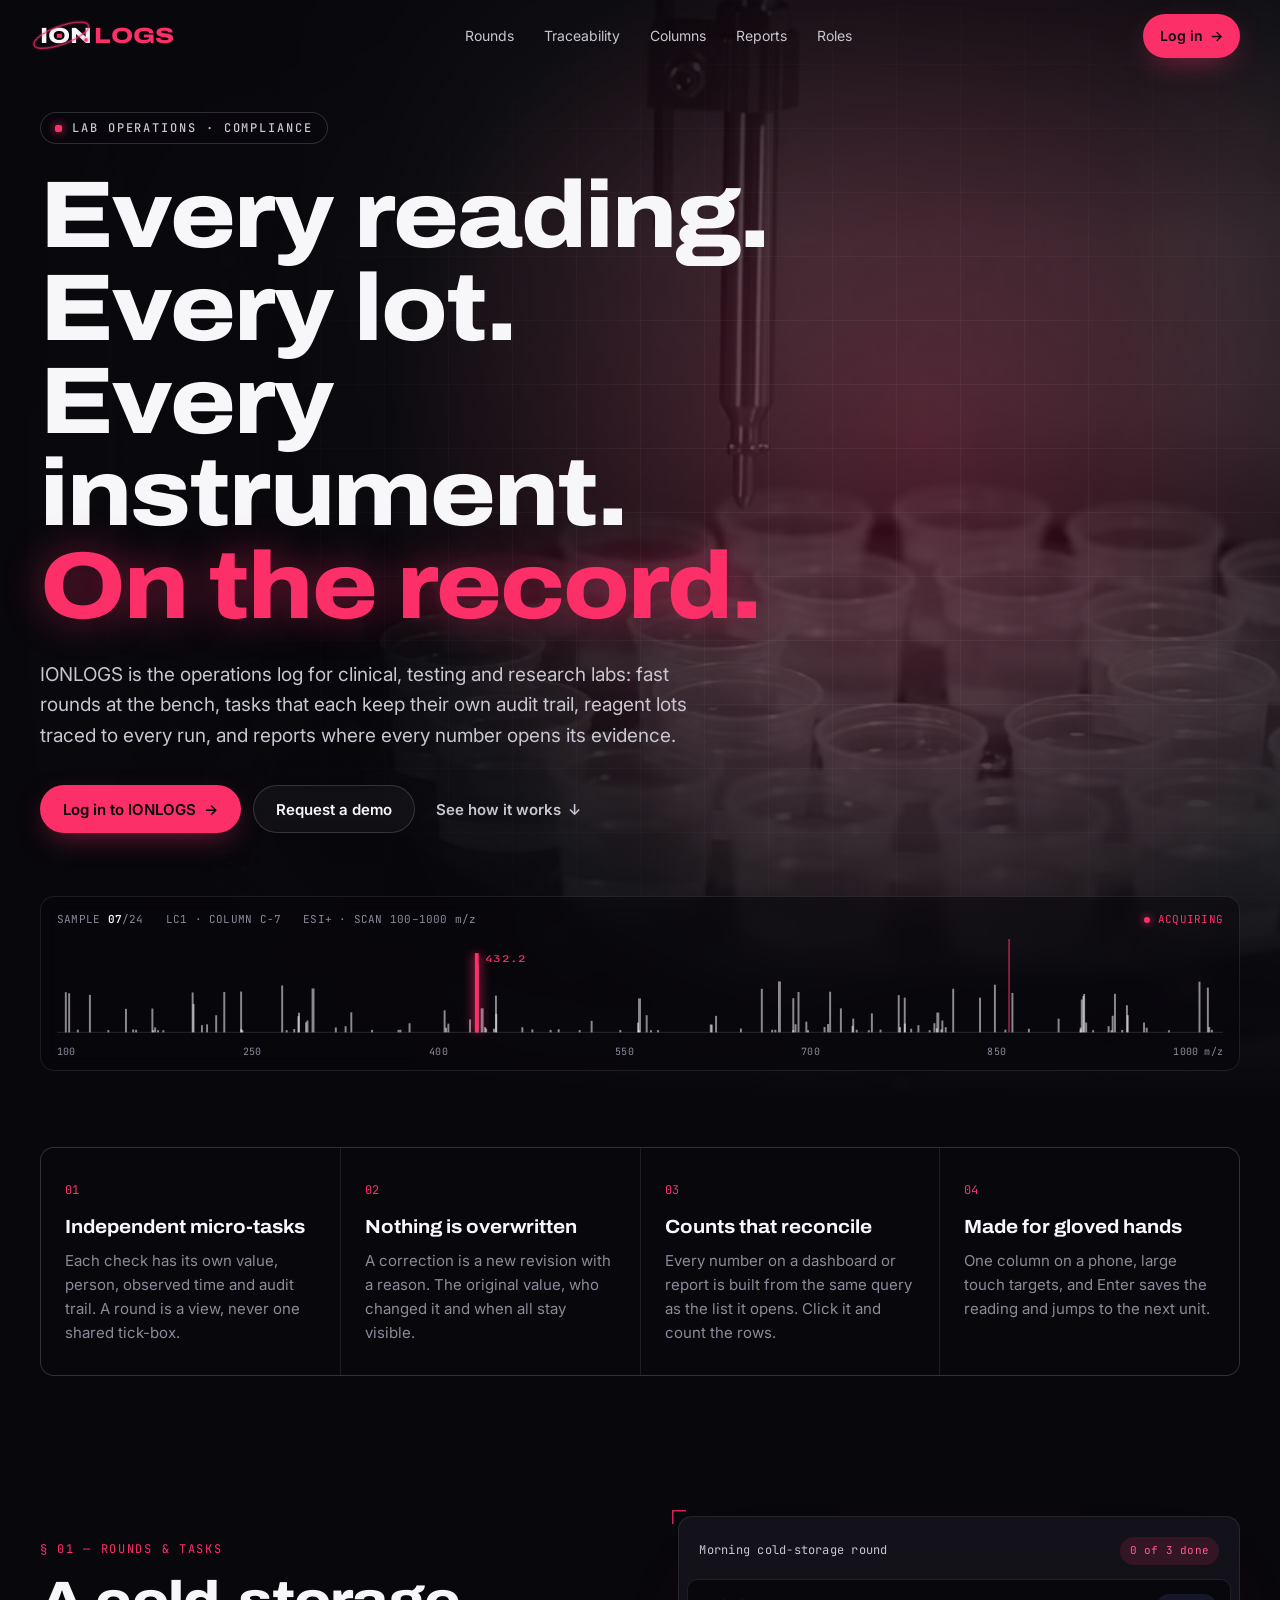
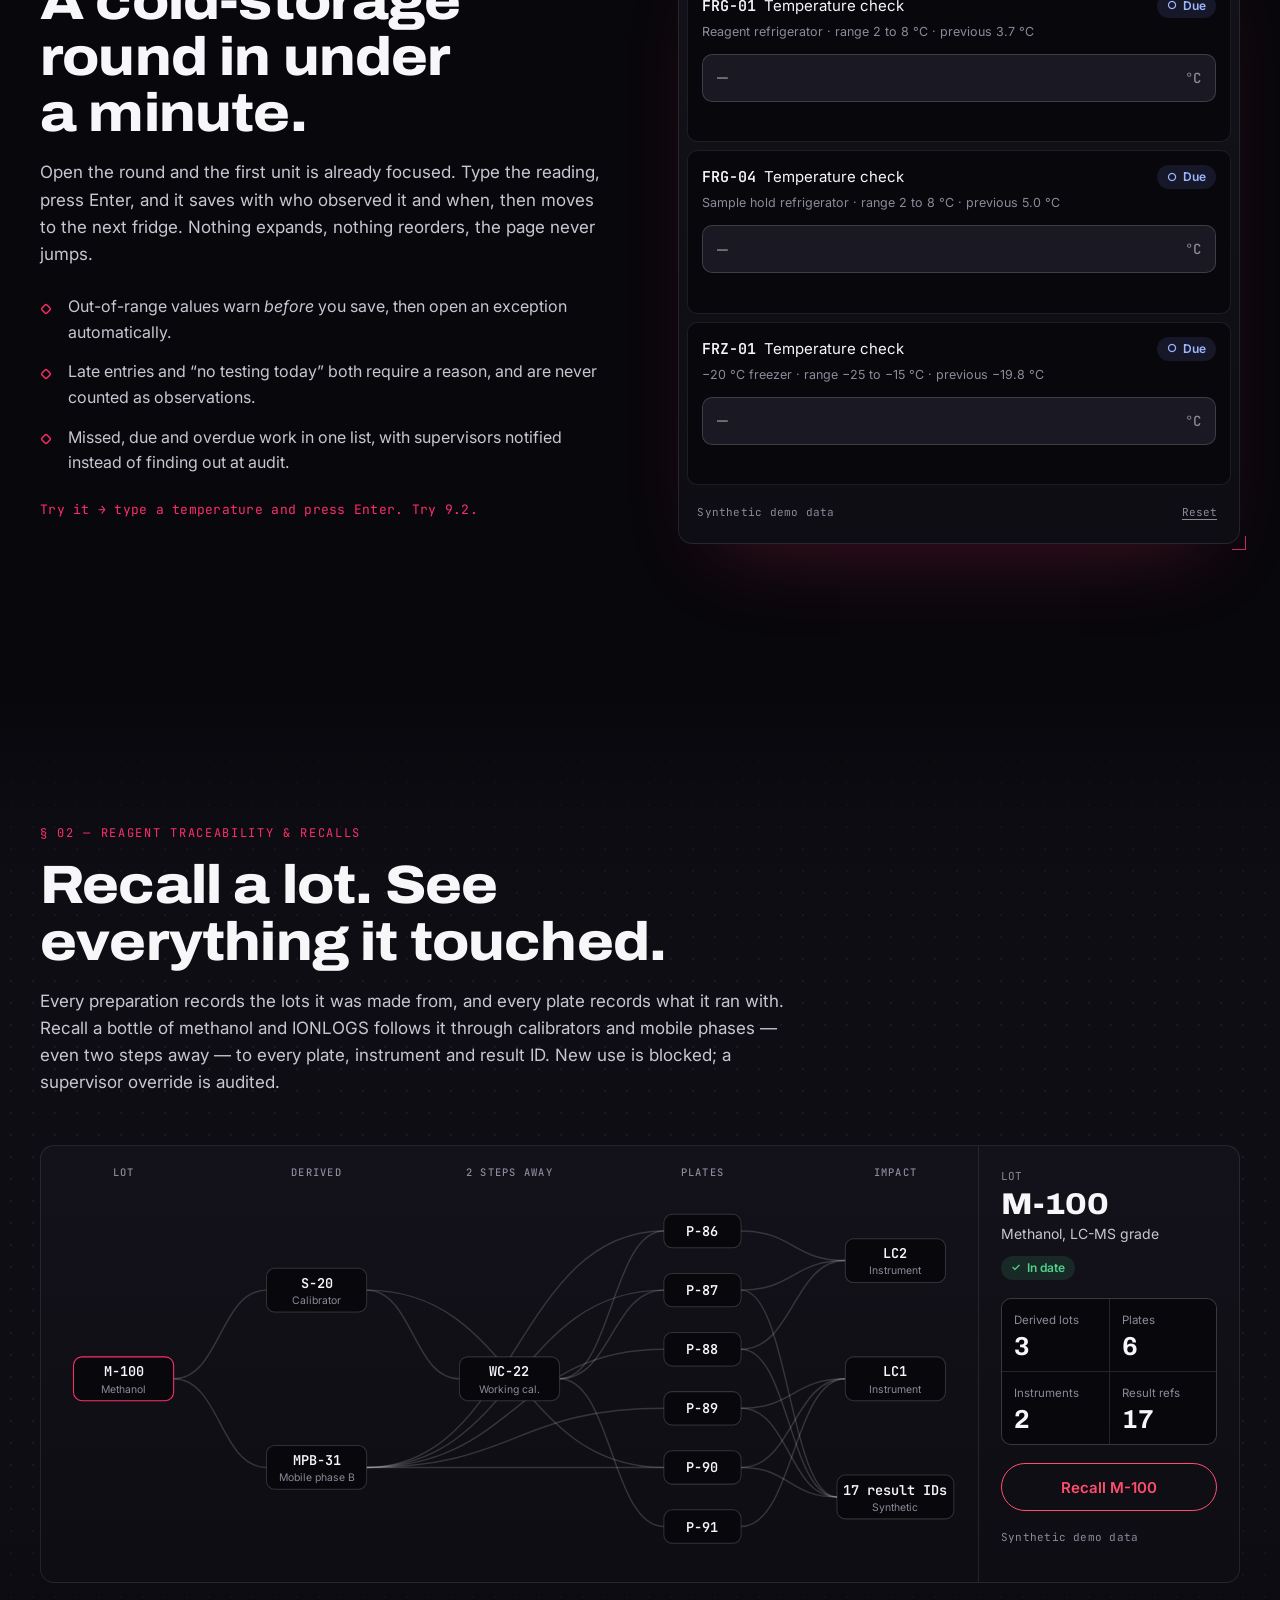
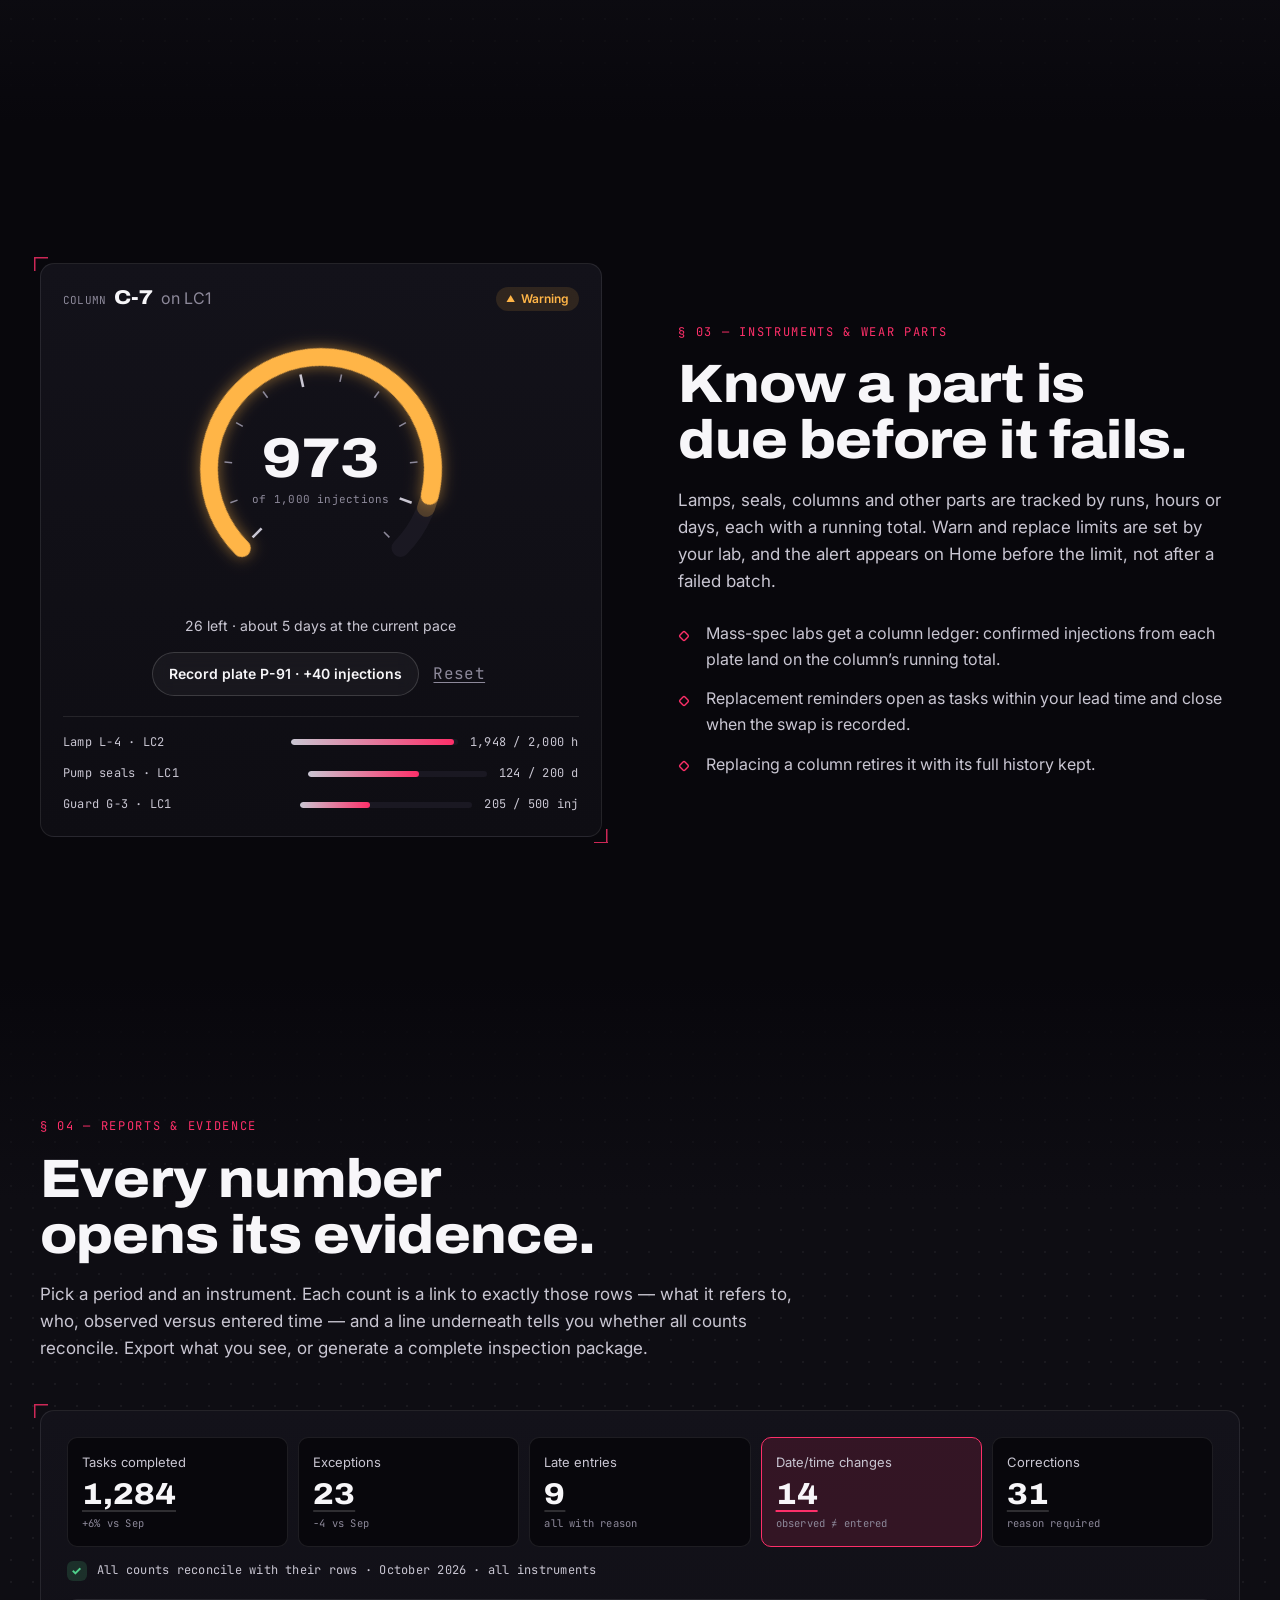
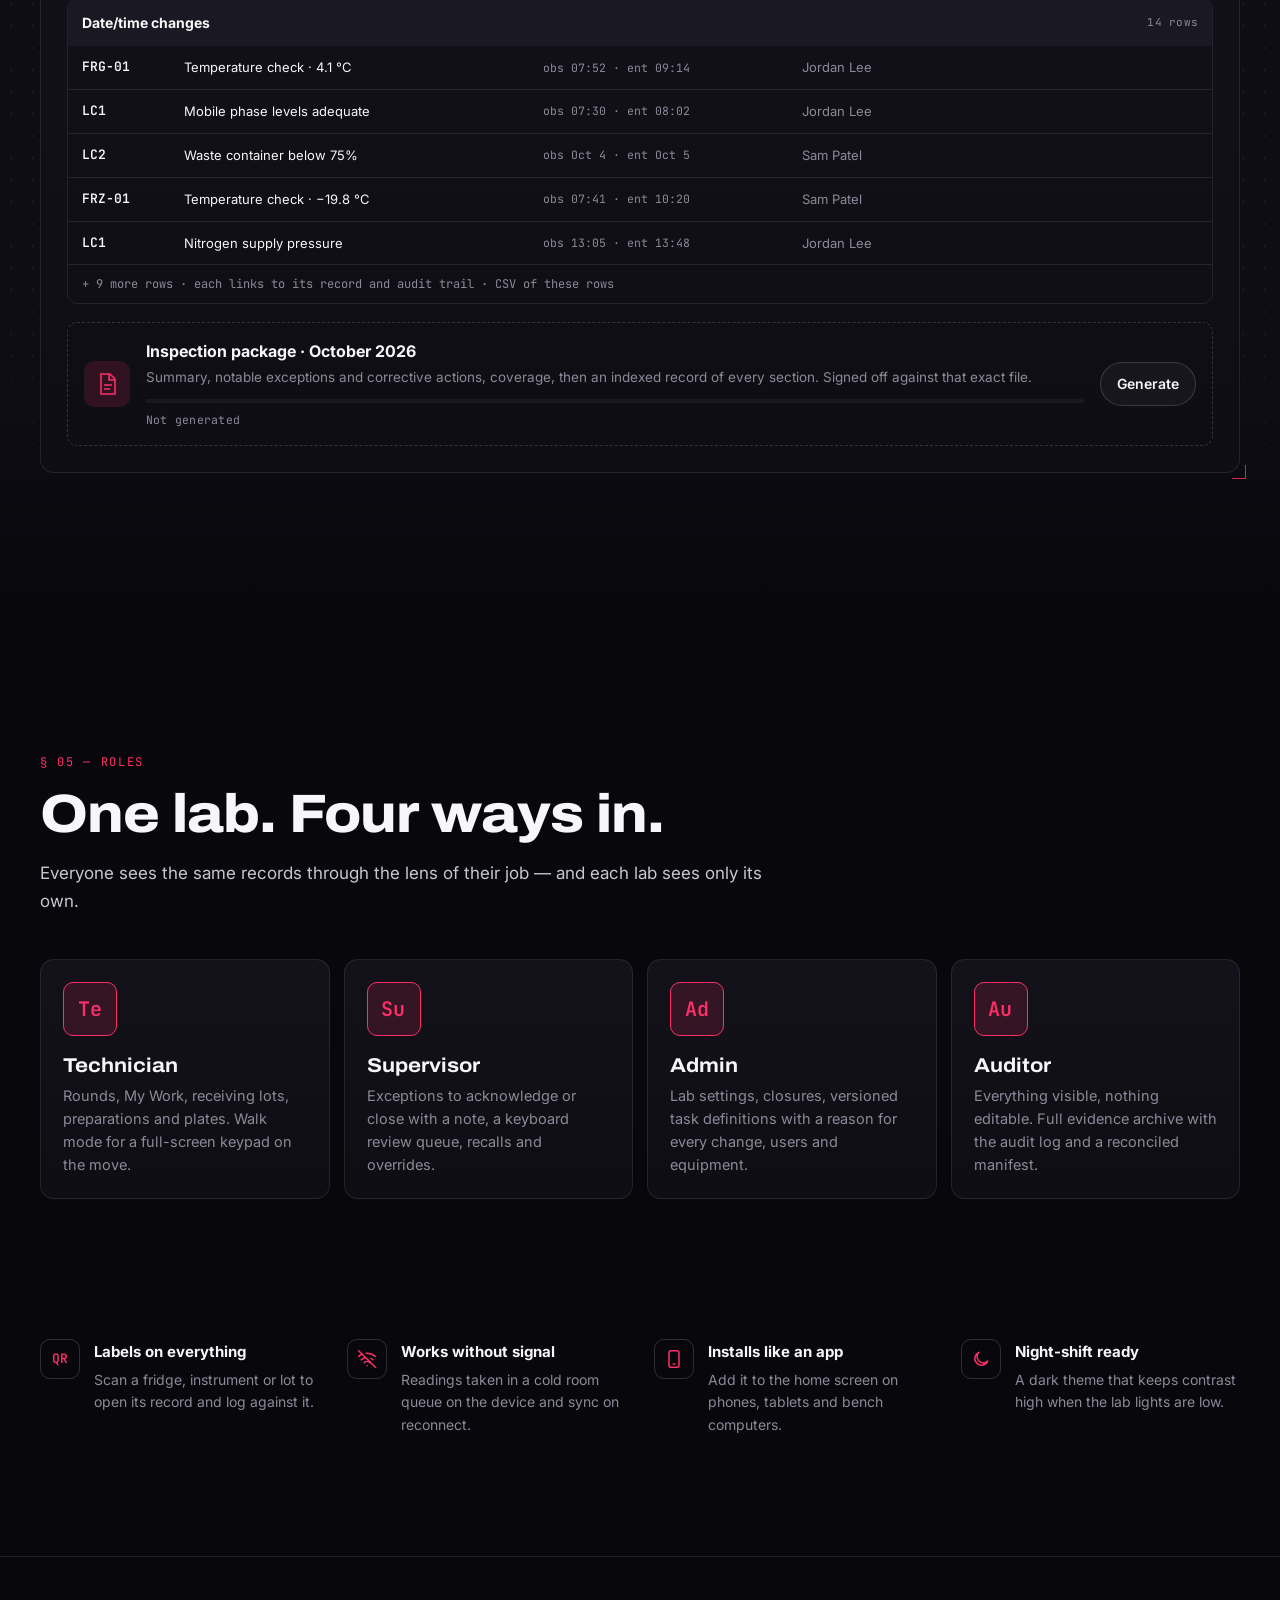
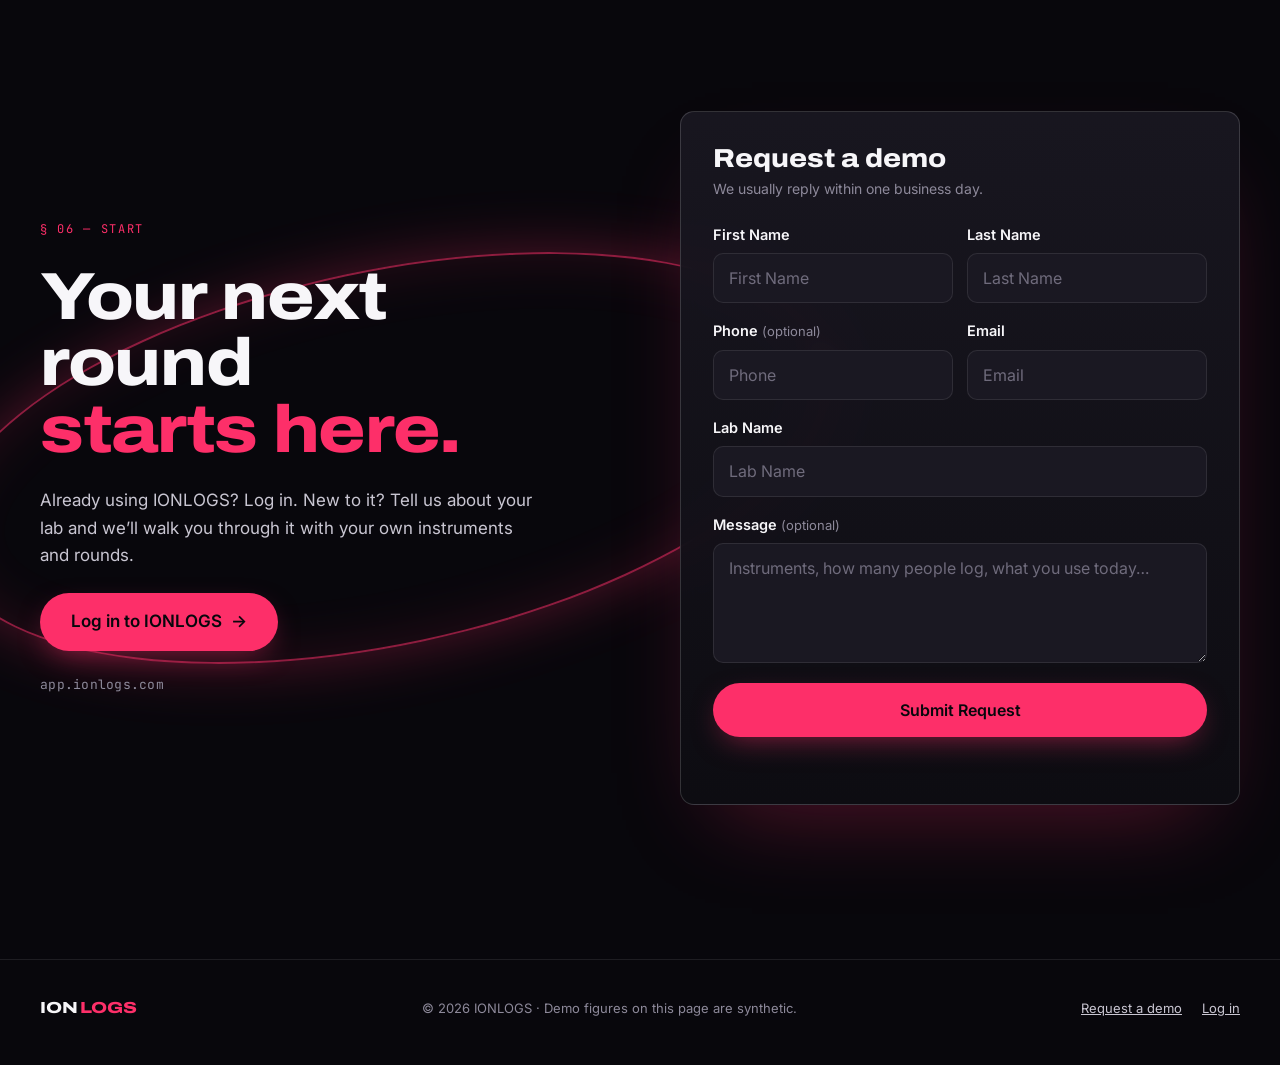
==== commit 9422d432: "Landing copy: the operations log for all labs, not only mass spec Updates the page title, search and" ====
--- a/index.html
+++ b/index.html
@@ -3,8 +3,8 @@
 <head>
   <meta charset="utf-8" />
   <meta name="viewport" content="width=device-width, initial-scale=1" />
-  <title>IONLOGS · The operations log for mass-spec labs</title>
-  <meta name="description" content="IONLOGS is the operations log for mass-spectrometry labs: fast bench rounds, independently auditable tasks, reagent traceability, column wear tracking and reports where every count opens its evidence." />
+  <title>IONLOGS · The operations log for labs</title>
+  <meta name="description" content="IONLOGS is the operations log for clinical, testing and research labs: fast bench rounds, independently auditable tasks, reagent traceability, instrument and part wear tracking, and reports where every count opens its evidence." />
   <meta name="theme-color" content="#08070c" />
   <link rel="canonical" href="https://www.ionlogs.com/" />
   <link rel="icon" href="/favicon.svg" type="image/svg+xml" />
@@ -12,8 +12,8 @@
 
   <meta property="og:type" content="website" />
   <meta property="og:site_name" content="IONLOGS" />
-  <meta property="og:title" content="IONLOGS · The operations log for mass-spec labs" />
-  <meta property="og:description" content="Bench rounds, reagent traceability, column wear and reports where every count opens its evidence." />
+  <meta property="og:title" content="IONLOGS · The operations log for labs" />
+  <meta property="og:description" content="Bench rounds, reagent traceability, instrument and part wear, and reports where every count opens its evidence." />
   <meta property="og:url" content="https://www.ionlogs.com/" />
   <meta property="og:image" content="https://www.ionlogs.com/assets/img/og.jpg" />
   <meta name="twitter:card" content="summary_large_image" />
@@ -66,16 +66,16 @@
       </div>
 
       <div class="hero__body wrap">
-        <p class="eyebrow"><span class="dot"></span>Lab operations · Mass spectrometry</p>
+        <p class="eyebrow"><span class="dot"></span>Lab operations · Compliance</p>
         <h1 class="hero__title" id="hero-title">
           Every reading.<br />
           Every lot.<br />
-          Every injection.<br />
+          Every instrument.<br />
           <span class="accent">On the record.</span>
         </h1>
         <p class="hero__lede">
-          IONLOGS is the operations log for mass-spec labs: fast rounds at the bench, tasks that each keep their own audit trail,
-          reagent lots traced to every plate, and reports where every number opens its evidence.
+          IONLOGS is the operations log for clinical, testing and research labs: fast rounds at the bench, tasks that each keep their own audit trail,
+          reagent lots traced to every run, and reports where every number opens its evidence.
         </p>
         <div class="hero__cta">
           <a class="btn btn--primary" href="https://app.ionlogs.com/login">Log in to IONLOGS <span aria-hidden="true">→</span></a>
@@ -216,14 +216,14 @@
     <section class="feature" id="wear" aria-labelledby="wear-title">
       <div class="wrap feature__grid feature__grid--flip">
         <div class="feature__copy reveal">
-          <p class="section-tag mono">§ 03 — Columns &amp; wear parts</p>
-          <h2 class="section-title" id="wear-title">Know a column is tired before your QC does.</h2>
+          <p class="section-tag mono">§ 03 — Instruments &amp; wear parts</p>
+          <h2 class="section-title" id="wear-title">Know a part is due before it fails.</h2>
           <p>
-            Confirmed injections from each plate land in the column’s ledger with a running total. Warn and replace limits are set by your lab,
+            Lamps, seals, columns and other parts are tracked by runs, hours or days, each with a running total. Warn and replace limits are set by your lab,
             and the alert appears on Home before the limit, not after a failed batch.
           </p>
           <ul class="ticks">
-            <li>Lamps, pump seals and guard columns tracked by injections, hours or days installed.</li>
+            <li>Mass-spec labs get a column ledger: confirmed injections from each plate land on the column’s running total.</li>
             <li>Replacement reminders open as tasks within your lead time and close when the swap is recorded.</li>
             <li>Replacing a column retires it with its full history kept.</li>
           </ul>
